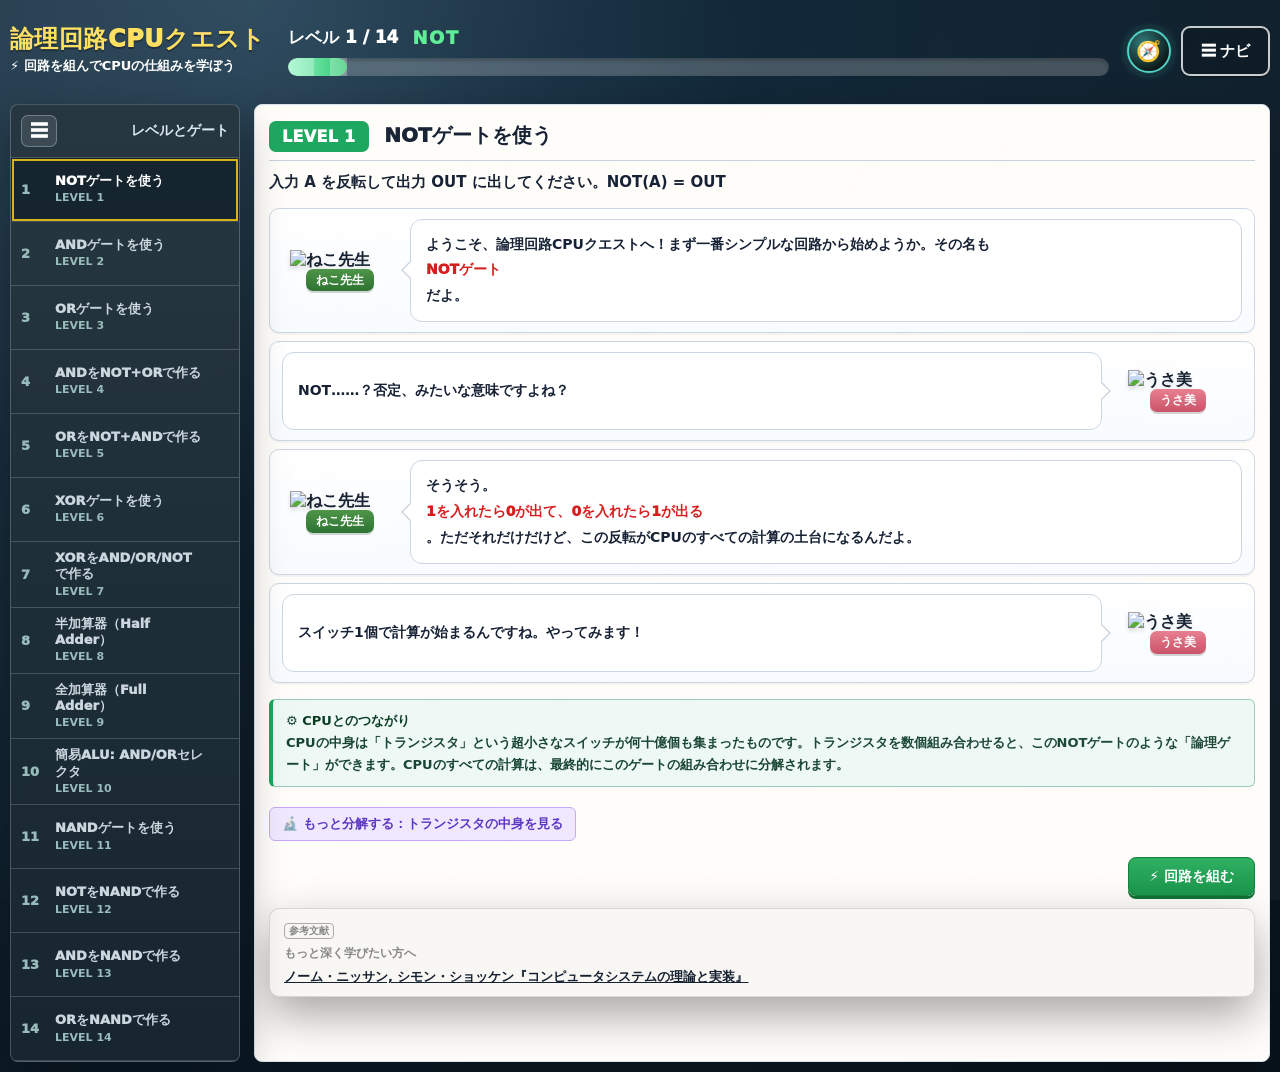
==== index.html @ 65bc7279 "fix: 404になっていた書影を削除しSEO用metaを拡充 - Amazon書影が404で画像切れ表示だったためテキストのみのカードに変更 - description/canonical/OGP/" ====
<!DOCTYPE html>
<html lang="ja">
<head>
<meta charset="UTF-8">
<meta name="viewport" content="width=device-width, initial-scale=1.0">
<title>論理回路CPUクエスト ― ゲームで学ぶ論理回路とCPUの仕組み</title>
<meta name="description" content="NOT・AND・OR・XORの論理ゲートから半加算器、そしてCPUへ。スイッチを自分で組み合わせて、コンピュータが計算する仕組みを体験できる無料の論理回路学習ゲーム。ブラウザだけで遊べます。">
<link rel="canonical" href="https://informatics.habatakijuku.com/cpu-logic-game/">
<meta property="og:type" content="website">
<meta property="og:site_name" content="論理回路CPUクエスト">
<meta property="og:locale" content="ja_JP">
<meta property="og:title" content="論理回路CPUクエスト ― ゲームで学ぶ論理回路とCPUの仕組み">
<meta property="og:description" content="論理ゲートを自分で組み合わせて、コンピュータが計算する仕組みを体験できる無料学習ゲーム。">
<meta property="og:url" content="https://informatics.habatakijuku.com/cpu-logic-game/">
<meta name="twitter:card" content="summary">
<link rel="icon" href="data:image/svg+xml,<svg xmlns=%22http://www.w3.org/2000/svg%22 viewBox=%220 0 100 100%22><text y=%22.9em%22 font-size=%2290%22>⚡</text></svg>">
<script type="application/ld+json">
{
  "@context": "https://schema.org",
  "@type": "LearningResource",
  "name": "論理回路CPUクエスト",
  "description": "NOT・AND・OR・XORの論理ゲートから半加算器、そしてCPUへ。スイッチを自分で組み合わせて、コンピュータが計算する仕組みを体験できる無料の論理回路学習ゲーム。",
  "url": "https://informatics.habatakijuku.com/cpu-logic-game/",
  "inLanguage": "ja",
  "learningResourceType": "learning activity",
  "teaches": "論理回路とCPUの仕組み（NOT・AND・OR・XOR・半加算器・全加算器・トランジスタ）",
  "isAccessibleForFree": true,
  "author": { "@type": "Person", "name": "ruglerugle" }
}
</script>
<!-- Google tag (gtag.js) -->
<script async src="https://www.googletagmanager.com/gtag/js?id=G-9RTQCP2HXM"></script>
<script>
  window.dataLayer = window.dataLayer || [];
  function gtag(){dataLayer.push(arguments);}
  gtag('js', new Date());
  gtag('config', 'G-9RTQCP2HXM');
</script>
<style>
*,*::before,*::after{box-sizing:border-box;margin:0;padding:0}
html{-webkit-text-size-adjust:100%;text-size-adjust:100%}
html,body{max-width:100vw;overflow-x:hidden}
:root{
  --s0:#f1efe8;--s1:#f8f7f4;--s2:#fff;
  --tp:#1a1a18;--ts:#5f5e5a;--tm:#888780;
  --bd:rgba(0,0,0,.13);--bds:rgba(0,0,0,.22);
  --ok:#eaf3de;--tok:#3b6d11;--bok:#97c459;
  --ng:#fcebeb;--tng:#a32d2d;--bng:#f09595;
  --ac:#e6f1fb;--tac:#185fa5;--bac:#85b7eb;--fac:#378add;
  --r:8px;--f:system-ui,-apple-system,sans-serif;--m:ui-monospace,'Cascadia Code',monospace;

  --bg-a:#0d1b25;--bg-b:#142938;--bg-c:#09131b;
  --paper:#fffdf9;--paper2:#f8fbff;--ink:#162232;--muted:#657587;
  --line:#cbd6e2;--blue:#1678c8;--green:#1aa85a;--gold:#ffd44a;
  --dark-panel:rgba(25,39,49,.92);--dark-panel2:rgba(18,30,39,.96);
  --side-line:rgba(255,255,255,.18);
  --shadow:0 18px 45px rgba(0,0,0,.35);

  --wire-off:#556;--wire-on:#4fd1c5;--accent:#4fd1c5;
}
body{
  font-family:var(--f);
  background:radial-gradient(circle at 20% 0%,#29465a 0,#122838 34%,#09141d 100%);
  color:var(--ink);
  font-weight:650;
  display:block;
  min-height:100vh;
  padding:0;
}
body::before{content:"";position:fixed;inset:0;pointer-events:none;background:linear-gradient(120deg,rgba(255,255,255,.06),transparent 35%,rgba(255,255,255,.035));}

/* ── App shell ── */
.app-shell{min-height:100vh;display:flex;flex-direction:column;gap:10px;padding:8px 10px 10px;}

/* ── Header ── */
.game-header{height:86px;display:grid;grid-template-columns:260px 1fr auto;gap:18px;align-items:center;color:#fff;}
.brand-title{font-size:24px;line-height:1.05;font-weight:950;letter-spacing:.02em;color:#ffdf5a;text-shadow:0 2px 0 rgba(0,0,0,.35);white-space:nowrap;}
.brand-sub{font-size:13px;margin-top:5px;color:#fff;font-weight:900}
.brand-sub::before{content:"⚡ "}
.chapter-title{font-size:17px;font-weight:950;margin-bottom:9px;color:#fff;display:flex;align-items:center;gap:14px}
.step-num{color:#5eed97;font-size:18px;letter-spacing:.08em;white-space:nowrap}
.head-progress{height:18px;background:rgba(255,255,255,.22);border-radius:999px;overflow:hidden;box-shadow:inset 0 2px 4px rgba(0,0,0,.28)}
.head-progress-fill{height:100%;width:0;background:linear-gradient(90deg,#96f7c8,#2ec66e);border-radius:999px;transition:width .3s;position:relative}
.head-progress-fill::after{content:"";position:absolute;inset:0;background:repeating-linear-gradient(90deg,rgba(255,255,255,.28) 0 26px,transparent 26px 42px)}
.header-actions{display:flex;align-items:center;gap:10px}
.head-btn{height:50px;padding:0 18px;border:2px solid rgba(255,255,255,.78);border-radius:9px;background:rgba(0,0,0,.18);color:#fff;font-size:15px;font-weight:900;cursor:pointer;box-shadow:0 2px 0 rgba(0,0,0,.26);touch-action:manipulation}
.head-btn:hover{background:rgba(255,255,255,.15)}
a.head-btn{text-decoration:none;display:inline-flex;align-items:center;justify-content:center}.head-btn.home-badge{width:44px;height:44px;padding:0;border-radius:50%;background:radial-gradient(circle at 35% 30%,rgba(79,209,197,.5),rgba(10,20,20,1) 75%);border:2px solid #4fd1c5;box-shadow:0 0 0 3px rgba(0,0,0,.25),0 0 10px -2px #4fd1c5;font-size:20px}.head-btn.home-badge:hover{box-shadow:0 0 0 3px rgba(0,0,0,.25),0 0 16px 0 #4fd1c5;transform:translateY(-2px) scale(1.07)}

/* ── Layout ── */
.game-layout{display:grid;grid-template-columns:230px minmax(0,1fr);gap:14px;flex:1;min-height:0;transition:grid-template-columns .25s ease}

/* ── Side panel ── */
.side-panel{background:linear-gradient(180deg,rgba(39,55,64,.96),rgba(23,38,48,.98));position:sticky;top:8px;align-self:start;border:1px solid rgba(255,255,255,.22);border-radius:8px;box-shadow:var(--shadow);padding:0;color:#fff;overflow:hidden;transition:width .25s ease}
.side-head{font-size:14px;font-weight:900;color:#dbe8f3;padding:10px;border-bottom:1px solid var(--side-line);display:flex;align-items:center;gap:8px;min-height:48px}
.side-head-text{white-space:nowrap}
.side-toggle{width:36px;height:32px;border:1px solid rgba(255,255,255,.28);border-radius:7px;background:rgba(255,255,255,.10);color:#fff;font-weight:950;font-size:18px;cursor:pointer;line-height:1;flex-shrink:0}
.side-backdrop{display:none}

/* Gate bar (always visible above canvas) */
#gate-bar{display:flex;align-items:center;gap:6px;padding:7px 14px;background:#f0f5fb;border-bottom:1px solid #c9d2da;flex-shrink:0;flex-wrap:wrap}
.gate-bar-label{font-size:12px;font-weight:900;color:#5a7a99;white-space:nowrap}
.gateBtn{padding:7px 13px;background:#fff;border:1.5px solid #7a8da3;border-radius:6px;color:#162232;cursor:pointer;font-size:13px;font-weight:900;touch-action:manipulation;white-space:nowrap}
.gateBtn:hover{background:#dce8f5;border-color:#378add}

/* Level list in sidebar */
.step-list{display:flex;flex-direction:column}
.side-level{display:grid;grid-template-columns:28px 1fr 20px;gap:6px;align-items:center;min-height:64px;padding:8px 10px;border-bottom:1px solid var(--side-line);color:#cbd6de;position:relative;cursor:pointer;user-select:none;touch-action:manipulation}
.side-level:hover{background:rgba(255,255,255,.07)}
.side-level.active{background:rgba(9,22,31,.52);outline:2px solid #d7b219;outline-offset:-3px;color:#fff}
.side-level.cleared .lv-icon::after{content:"✓";color:#51d184;font-size:14px}
.lv-icon{font-size:18px;text-align:center;color:#9ba7ad}
.lv-main{font-size:13px;font-weight:950;line-height:1.25}
.lv-sub{font-size:11px;margin-top:2px;line-height:1.3;color:#9bb}
.check{font-size:16px;color:#51d184}

/* Collapsed sidebar */
.app-shell.side-collapsed .game-layout{grid-template-columns:64px minmax(0,1fr)}
.app-shell.side-collapsed .side-panel{width:64px}
.app-shell.side-collapsed .side-head{justify-content:center;padding:8px 6px}
.app-shell.side-collapsed .side-head-text,.app-shell.side-collapsed .side-gate-section,.app-shell.side-collapsed .side-section-label{display:none}
.app-shell.side-collapsed .step-list{flex-direction:column}
.app-shell.side-collapsed .side-level{grid-template-columns:1fr;justify-items:center;min-height:48px;padding:6px 4px}
.app-shell.side-collapsed .side-level>div:nth-child(2),.app-shell.side-collapsed .side-level>div:nth-child(3){display:none}

/* ── Desktop: サイドバーは常に展開 ── */
@media(min-width:901px){
  .app-shell.side-collapsed .game-layout{grid-template-columns:230px minmax(0,1fr) !important}
  .app-shell.side-collapsed .side-panel{width:auto !important}
  .app-shell.side-collapsed .side-head{justify-content:space-between !important;padding:10px !important}
  .app-shell.side-collapsed .side-head-text,.app-shell.side-collapsed .side-gate-section,.app-shell.side-collapsed .side-section-label{display:block !important}
  .app-shell.side-collapsed .side-level{grid-template-columns:28px 1fr 20px !important;justify-items:start !important;min-height:64px !important;padding:8px 10px !important}
  .app-shell.side-collapsed .side-level>div:nth-child(2),.app-shell.side-collapsed .side-level>div:nth-child(3){display:block !important}
}

/* ── Main area ── */
.main-area{background:var(--paper);border:1px solid #d8e2ec;border-radius:8px;padding:16px 14px 10px;box-shadow:var(--shadow);overflow:auto;min-height:500px}

/* Intro content */
.ch-title{display:inline-block;background:#1aa65d;color:#fff;border-radius:7px;padding:6px 13px;font-size:16px;font-weight:950;letter-spacing:.02em;margin:0 10px 0 0}
.ch-heading{display:inline;font-size:20px;font-weight:950;color:#172235}
.game-intro{border-top:1px solid #c9d2da;padding-top:9px;margin-top:8px;font-size:15px;color:#172235;line-height:1.7;font-weight:780}
.cpu-link-box{background:#eef8f5;border:1px solid #97c9bd;border-left:4px solid #1aa65d;border-radius:6px;padding:10px 13px;font-size:13px;color:#174432;margin:12px 0;line-height:1.7;font-weight:780}
.book-recommend-box{margin:12px 0;background:var(--s1);border:1px solid var(--bd);border-radius:10px;padding:10px 14px;box-shadow:var(--shadow)}
.book-recommend-label{display:inline-block;font-size:10px;font-weight:900;color:#888;border:1px solid #aaa;border-radius:4px;padding:0 4px;margin:0 0 6px}
.book-recommend-body{display:flex;align-items:center;gap:12px}
.book-recommend-cover{width:60px;height:auto;border-radius:3px;box-shadow:0 2px 6px rgba(0,0,0,.3);flex-shrink:0}
.book-recommend-lead{font-size:12px;color:#888;margin:0 0 4px;font-weight:700}
.book-recommend-box a{font-size:13px;font-weight:900;text-decoration:underline;color:var(--ink)}
.cpu-link-box strong{color:#0b3d25}
.zoom-btn{display:inline-block;margin-top:8px;padding:7px 12px;background:#f0e8ff;border:1px solid #c5a9f5;border-radius:6px;color:#5b35c4;cursor:pointer;font-size:13px;font-weight:900;touch-action:manipulation}
.zoom-btn:hover{background:#e4d5ff}
.intro-actions{display:flex;justify-content:flex-end;margin-top:16px;gap:10px}

/* ── Buttons ── */
.btn{border:1px solid var(--bds);background:transparent;border-radius:var(--r);padding:.6rem 1.25rem;font-size:14px;cursor:pointer;color:var(--tp);font-family:var(--f);transition:background .15s;touch-action:manipulation;-webkit-tap-highlight-color:transparent;font-weight:900}
.btn:hover{background:var(--s1)}
.btn-p{background:linear-gradient(#29af5e,#129044);border-color:#0d7d37;color:#fff;box-shadow:0 3px 0 #0a6930}
.btn-p:hover{opacity:.9;background:linear-gradient(#29af5e,#129044)}
.btn-sm{padding:.35rem .75rem;font-size:12px}

/* ── Character dialogue ── */
.dialog-scene{display:flex;flex-direction:column;gap:8px;margin:12px 0 16px}
.dialog-row{display:grid;grid-template-columns:116px minmax(0,1fr);gap:12px;align-items:stretch;border:1px solid #cbd6e2;background:linear-gradient(180deg,#ffffff,#f8fbff);border-radius:10px;padding:10px 12px;box-shadow:inset 0 1px 0 #fff,0 2px 0 rgba(20,45,70,.04)}
.dialog-row.right{grid-template-columns:minmax(0,1fr) 128px}
.dialog-row.right .dialog-character{order:2}
.dialog-row.right .dialog-bubble{order:1}
.dialog-character{display:flex;flex-direction:column;align-items:center;justify-content:center;align-self:center;min-width:0}
.dialog-character img{width:100px;max-width:100%;height:auto;display:block;object-fit:contain;filter:drop-shadow(0 3px 2px rgba(0,0,0,.12));position:relative;z-index:1}
.dialog-name{margin-top:-2px;padding:4px 10px;border-radius:7px;color:#fff;font-weight:950;font-size:12px;line-height:1.2;box-shadow:0 2px 0 rgba(0,0,0,.16);white-space:nowrap;position:relative;z-index:2}
.dialog-name.cat{background:linear-gradient(#4e9548,#2d7332)}
.dialog-name.rabbit{background:linear-gradient(#e78091,#ca5368)}
.dialog-bubble{position:relative;align-self:center;background:#fff;border:1px solid #cbd6e2;border-radius:12px;padding:12px 15px;color:#172235;font-size:14px;line-height:1.85;font-weight:800;min-height:78px;display:flex;flex-direction:column;justify-content:center}
.dialog-bubble::before{content:"";position:absolute;left:-10px;top:50%;transform:translateY(-50%);width:0;height:0;border-top:10px solid transparent;border-bottom:10px solid transparent;border-right:10px solid #cbd6e2}
.dialog-bubble::after{content:"";position:absolute;left:-8px;top:50%;transform:translateY(-50%);width:0;height:0;border-top:9px solid transparent;border-bottom:9px solid transparent;border-right:9px solid #fff}
.dialog-row.right .dialog-bubble::before{left:auto;right:-10px;border-right:0;border-left:10px solid #cbd6e2}
.dialog-row.right .dialog-bubble::after{left:auto;right:-8px;border-right:0;border-left:9px solid #fff}
.dialog-bubble strong,.dialog-bubble .hot{color:#d61e1e;font-weight:950}
.dialog-bubble .blue{color:#0967ae;font-weight:950}

/* ── Circuit game screen ── */
#game-screen{display:flex;flex-direction:column;height:100%}
.app-shell.game-mode .main-area{overflow:hidden;padding:0;min-height:0;display:flex;flex-direction:column}
.app-shell.game-mode .game-layout{flex:1;min-height:0}
#toolbar{padding:8px 14px;background:#edf4fb;border-bottom:1px solid #c9d2da;display:flex;gap:8px;align-items:center;flex-shrink:0}
#toolbar .btn{padding:7px 14px;font-size:13px}
#status{margin-left:auto;font-size:13px;font-weight:900;color:var(--tp)}
#truthTableWrap{background:#f7fbff;border-bottom:1px solid #c9d2da;padding:8px 14px;display:none;flex-shrink:0}
#truthTableWrap.visible{display:block}
#truthTableHeader{display:flex;align-items:center;justify-content:space-between;margin-bottom:6px;font-size:13px;font-weight:900}
#truthTableClose{background:#7a8da3;border:none;color:#fff;border-radius:4px;padding:3px 10px;cursor:pointer;font-size:12px;font-weight:900}
#truthTable{overflow-x:auto}
#truthTable table{border-collapse:collapse;white-space:nowrap}
#truthTable th,#truthTable td{padding:3px 10px;text-align:center;border-bottom:1px solid #c9d2da;font-size:13px;font-weight:750}
#truthTable tr.pass td{color:#2a7d1a;font-weight:900}
#truthTable tr.fail td{color:#c0241a;font-weight:900}
#canvasWrap{flex:1;min-height:0;position:relative;overflow:hidden;background:radial-gradient(circle at 1px 1px,#d8e8f4 1px,transparent 0) 0 0/20px 20px,var(--paper2);touch-action:none}
svg{width:100%;height:100%;cursor:default;touch-action:none}
.node{cursor:grab}
.pin{cursor:crosshair}
text.label{fill:#162232;font-size:12px;font-weight:750;pointer-events:none;user-select:none}
#msg{position:absolute;bottom:16px;left:50%;transform:translateX(-50%);padding:10px 24px;border-radius:8px;font-weight:950;font-size:15px;display:none;white-space:nowrap;box-shadow:0 4px 12px rgba(0,0,0,.2)}

.btn-next{background:linear-gradient(#f5a623,#d4870a);border-color:#b87210;color:#fff;box-shadow:0 3px 0 #8a5508}
.btn-next:hover{opacity:.9;background:linear-gradient(#f5a623,#d4870a)}
#clear-screen{flex:1;overflow-y:auto;padding:24px 20px 40px;display:flex;flex-direction:column;gap:20px}
.clear-hero{text-align:center;padding:16px 0 8px}
.clear-badge{font-size:48px;line-height:1}
.clear-title{font-size:26px;font-weight:900;color:#ffd54f;margin:8px 0 4px}
.clear-sub{color:#a0b4c8;font-size:14px;margin:0}
.clear-flow{background:#1a2a3a;border:1px solid #2d4a6a;border-radius:12px;padding:20px 24px;display:flex;flex-direction:column;gap:10px}
.flow-item{display:flex;align-items:center;gap:10px;flex-wrap:wrap}
.flow-item.wide{margin-top:4px}
.flow-gate{background:#243550;border:1px solid #4a7aaa;border-radius:6px;padding:4px 10px;font-size:13px;font-weight:700;color:#7ec8f0;white-space:nowrap}
.flow-gate.muted{color:#7a9ab8;border-color:#3a5570}
.flow-arrow{color:#5a8aaa;font-size:16px}
.flow-result{margin-top:10px;padding:12px 16px;background:#1f3a20;border:1px solid #2d6a30;border-radius:8px;color:#7de87d;font-size:14px;text-align:center}
/* Back to intro link */
#backToIntroBtn{background:none;border:none;color:#1678c8;font-size:13px;font-weight:900;cursor:pointer;padding:4px 8px;display:flex;align-items:center;gap:4px;touch-action:manipulation;-webkit-tap-highlight-color:transparent}
#backToIntroBtn:hover{text-decoration:underline}
/* ボタン全体に遅延ゼロを保証（iOS 300ms delay 対策） */
button{touch-action:manipulation;-webkit-tap-highlight-color:transparent}

/* ── Modals ── */
.modal-overlay{position:fixed;inset:0;background:rgba(0,0,0,.72);display:none;align-items:center;justify-content:center;z-index:100}
.modal-overlay.active{display:flex}
.modal-box{background:#1a2535;border:1px solid rgba(255,255,255,.22);border-radius:12px;padding:24px 28px;max-width:680px;width:calc(100vw - 32px);max-height:88vh;overflow-y:auto;line-height:1.7;font-size:14px;color:#e0eaf5}
.modal-box h2{margin-top:0;color:#4fd1c5;font-size:18px;font-weight:950}
.modal-box p{margin:10px 0;line-height:1.75}
.modal-box ul{padding-left:18px;margin:10px 0}
.modal-close{margin-top:16px;padding:8px 20px;background:#4fd1c5;color:#06201d;border:none;border-radius:6px;font-weight:950;cursor:pointer;font-size:14px}
.modal-box table{border-collapse:collapse;margin:10px 0}
.modal-box th,.modal-box td{border:1px solid rgba(255,255,255,.2);padding:5px 12px;text-align:center}
.modal-box th{background:rgba(255,255,255,.08)}
circle.carrier{transition:cx 0.4s ease}
.zoom-btn-modal{display:inline-block;margin-top:12px;padding:7px 14px;background:rgba(160,120,255,.18);border:1px solid rgba(160,120,255,.45);border-radius:6px;color:#c9a8ff;cursor:pointer;font-size:13px;font-weight:900}
.zoom-btn-modal:hover{background:rgba(160,120,255,.28)}

/* ── Responsive ── */
@media(max-width:900px){
  .app-shell{padding:8px;gap:8px}
  .game-header{height:auto;grid-template-columns:1fr auto;gap:8px}
  .game-header>div:nth-child(2){display:none}
  .brand-title{font-size:20px}
  .game-layout{grid-template-columns:64px minmax(0,1fr);gap:8px}
  .app-shell:not(.side-collapsed) .game-layout{grid-template-columns:210px minmax(0,1fr)}
  .side-panel{display:block;order:0;position:sticky;top:8px}
}
@media(max-width:700px){
  .game-layout{grid-template-columns:1fr}
  .app-shell.side-collapsed .game-layout,
  .app-shell:not(.side-collapsed) .game-layout{grid-template-columns:1fr}
  .side-panel{position:fixed;top:0;left:0;width:min(82vw,300px);height:100vh;height:100dvh;border-radius:0;transform:translateX(-100%);transition:transform .25s ease;box-shadow:10px 0 30px rgba(0,0,0,.45);overflow-y:auto;z-index:80}
  .app-shell.side-collapsed .side-panel{transform:translateX(-100%)}
  .app-shell:not(.side-collapsed) .side-panel{transform:translateX(0)}
  .side-backdrop{display:none;position:fixed;inset:0;background:rgba(6,12,18,.55);z-index:70}
  .app-shell:not(.side-collapsed) .side-backdrop{display:block}
  .dialog-row,.dialog-row.right{grid-template-columns:82px minmax(0,1fr);padding:8px;gap:8px}
  .dialog-row.right .dialog-character{order:0}
  .dialog-row.right .dialog-bubble{order:1}
  .dialog-character img{width:74px}
  .dialog-name{font-size:10px;padding:3px 7px}
  .dialog-bubble{font-size:13px;line-height:1.65;padding:9px 11px;min-height:64px}
  .dialog-row.right .dialog-bubble::before{left:-10px;right:auto;border-left:0;border-right:10px solid #cbd6e2}
  .dialog-row.right .dialog-bubble::after{left:-8px;right:auto;border-left:0;border-right:9px solid #fff}
  .main-area{min-height:0}
}
</style>
</head>
<body>

<div class="app-shell side-collapsed" id="app-shell">
  <header class="game-header">
    <div>
      <h1 class="brand-title">論理回路CPUクエスト</h1>
      <div class="brand-sub">回路を組んでCPUの仕組みを学ぼう</div>
    </div>
    <div>
      <div class="chapter-title">
        <span id="head-level-title">レベル 1 / 14</span>
        <span class="step-num" id="head-step">NOTゲート</span>
      </div>
      <div class="head-progress"><div class="head-progress-fill" id="prog"></div></div>
    </div>
    <div class="header-actions">
      <a class="head-btn home-badge" href="/" title="クエスト集トップへ" aria-label="クエスト集トップへ">🧭</a>
      <button class="head-btn" onclick="toggleSidebar()">☰ ナビ</button>
    </div>
  </header>

  <div class="game-layout">
    <div class="side-backdrop" id="side-backdrop" onclick="toggleSidebar()"></div>
    <aside class="side-panel" id="side-panel">
      <div class="side-head">
        <button class="side-toggle" onclick="toggleSidebar()" title="ナビを開閉">☰</button>
        <span class="side-head-text">レベルとゲート</span>
      </div>
      <div class="step-list" id="levelList"></div>
    </aside>

    <main class="main-area" id="main-area">
      <!-- イントロ画面 -->
      <div id="intro-screen">
        <div>
          <span class="ch-title" id="intro-label">LEVEL 1</span>
          <span class="ch-heading" id="intro-title">NOTゲートを使う</span>
        </div>
        <p class="game-intro" id="intro-desc"></p>
        <div class="dialog-scene" id="dialog-scene"></div>
        <div id="cpu-link-area"></div>
        <div id="decompose-area"></div>
        <div class="intro-actions">
          <button class="btn btn-p" onclick="startGame()">⚡ 回路を組む</button>
        </div>
        <div class="book-recommend-box">
          <p class="book-recommend-label">参考文献</p>
          <div class="book-recommend-body">
            <div>
              <p class="book-recommend-lead">もっと深く学びたい方へ</p>
              <a href="https://www.amazon.co.jp/dp/4873117127?tag=senjin-22" target="_blank" rel="sponsored noopener">ノーム・ニッサン, シモン・ショッケン『コンピュータシステムの理論と実装』</a>
            </div>
          </div>
        </div>
      </div>

      <!-- 全クリアまとめ画面 -->
      <div id="clear-screen" style="display:none">
        <div>
          <span class="ch-title">🎉 COMPLETE</span>
          <span class="ch-heading">全レベルクリア！</span>
        </div>
        <p class="game-intro">おめでとうございます。NANDゲートまで完走しました。</p>
        <div class="dialog-scene" id="clear-dialog-1"></div>
        <div class="cpu-link-box" id="clear-flow-box"></div>
        <div class="dialog-scene" id="clear-dialog-2"></div>
        <div class="intro-actions">
          <button class="btn btn-p" onclick="loadLevel(0)">最初から遊ぶ</button>
        </div>
      </div>

      <!-- 回路ゲーム画面 -->
      <div id="game-screen" style="display:none">
        <div id="gate-bar">
          <span class="gate-bar-label">ゲートを配置：</span>
          <button class="gateBtn" data-gate="NOT">NOT</button>
          <button class="gateBtn" data-gate="AND">AND</button>
          <button class="gateBtn" data-gate="OR">OR</button>
          <button class="gateBtn" data-gate="XOR">XOR</button>
          <button class="gateBtn" data-gate="NAND">NAND</button>
          <button class="gateBtn" data-gate="HA">HA<br><span style="font-size:9px;font-weight:400">半加算器</span></button>
        </div>
        <div id="toolbar">
          <button id="backToIntroBtn" onclick="showIntro()">← 説明へ</button>
          <button id="runBtn" class="btn btn-p">▶ 検証する</button>
          <button id="clearBtn" class="btn">クリア</button>
          <button id="answerBtn" class="btn">解答</button>
          <div id="status"></div>
          <button id="nextLevelBtn" class="btn btn-next" style="display:none">次のレベルへ →</button>
        </div>
        <div id="truthTableWrap">
          <div id="truthTableHeader">
            <span id="truthTableTitle">真理値表</span>
            <button id="truthTableClose">✕ 閉じる</button>
          </div>
          <div id="truthTable"></div>
        </div>
        <div id="canvasWrap">
          <svg id="svg"></svg>
          <div id="msg"></div>
        </div>
      </div>

    </main>
  </div>
</div>

<!-- トランジスタモーダル -->
<div class="modal-overlay" id="transistorModal">
  <div class="modal-box">
    <h2>🔬 NOTゲートの中身：電気の「門番」が2人</h2>
    <p>むずかしい言葉はいったん忘れてください。NOTゲートの中には、電気の通り道を開けたり閉めたりする<strong>「門番」が2人</strong>いるだけです。</p>
    <ul>
      <li><strong>上の門番</strong>：Aが<strong>OFF（0）</strong>のときだけ道を開けて、電気を上から流す</li>
      <li><strong>下の門番</strong>：Aが<strong>ON（1）</strong>のときだけ道を開けて、電気を下に流す</li>
    </ul>
    <p style="font-size:13px;color:#9bb;">この「門番」が本当の名前では PMOS・NMOS と呼ばれるトランジスタです。名前は覚えなくてOK。「Aの逆を見て開く扉」という動きだけ覚えれば十分です。</p>
    <div style="text-align:center;margin:14px 0">
      <button id="toggleABtn" style="padding:10px 22px;font-size:15px;font-weight:900;background:#ffd54f;color:#332600;border:none;border-radius:8px;cursor:pointer;">Aを切り替える（現在: A = 0）</button>
    </div>
    <svg id="transistorSvg" viewBox="0 0 360 280" style="width:100%;max-width:340px;display:block;margin:0 auto;">
      <line x1="180" y1="20" x2="180" y2="60" stroke="#666" stroke-width="2"/>
      <text x="180" y="14" text-anchor="middle" fill="#ffd54f" font-size="13">電源（つねに元気, 1）</text>
      <rect id="gateTop" x="140" y="60" width="80" height="44" rx="6" fill="#3a2d4d" stroke="#a47bd1" stroke-width="1.5"/>
      <text x="180" y="82" text-anchor="middle" fill="#d9b8ff" font-size="12">上の門番</text>
      <text id="gateTopState" x="180" y="97" text-anchor="middle" fill="#9c8" font-size="10">開いている</text>
      <line id="wireTop" x1="180" y1="104" x2="180" y2="140" stroke="#888" stroke-width="3"/>
      <circle id="outBulb" cx="180" cy="140" r="14" fill="#333" stroke="#666" stroke-width="2"/>
      <text x="180" y="144" text-anchor="middle" fill="#fff" font-size="10" font-weight="bold">OUT</text>
      <text id="outValueText" x="230" y="144" fill="#4fd1c5" font-size="16" font-weight="bold">= 1</text>
      <line id="wireBottom" x1="180" y1="154" x2="180" y2="176" stroke="#888" stroke-width="3"/>
      <rect id="gateBottom" x="140" y="176" width="80" height="44" rx="6" fill="#1f3a36" stroke="#4fd1c5" stroke-width="1.5"/>
      <text x="180" y="198" text-anchor="middle" fill="#9fe8de" font-size="12">下の門番</text>
      <text id="gateBottomState" x="180" y="213" text-anchor="middle" fill="#9c8" font-size="10">閉まっている</text>
      <line x1="180" y1="220" x2="180" y2="256" stroke="#888" stroke-width="2"/>
      <text x="180" y="270" text-anchor="middle" fill="#888" font-size="13">地面（電気の捨て場, 0）</text>
      <line x1="60" y1="140" x2="140" y2="140" stroke="#ffd54f" stroke-width="2"/>
      <line x1="60" y1="82" x2="60" y2="198" stroke="#ffd54f" stroke-width="2"/>
      <line x1="60" y1="82" x2="140" y2="82" stroke="#ffd54f" stroke-width="2"/>
      <line x1="60" y1="198" x2="140" y2="198" stroke="#ffd54f" stroke-width="2"/>
      <text id="aValueText" x="20" y="144" fill="#ffd54f" font-size="14" font-weight="bold">A=0</text>
    </svg>
    <p id="transistorExplain" style="background:rgba(79,209,197,.1);border-left:3px solid #4fd1c5;padding:8px 10px;border-radius:4px;font-size:13px;margin-top:12px;">A = 0（OFF）なので、<strong>上の門番が開いて</strong>電源からOUTまで電気がつながり、OUTのランプが<strong>点灯（1）</strong>します。</p>
    <div class="zoom-btn-modal" id="atomicOpenBtn">🔬 さらに分解する：Aって何？門番はどうやって開閉してる？</div>
    <br><button class="modal-close" id="transistorCloseBtn">閉じる</button>
  </div>
</div>

<!-- 原子モーダル -->
<div class="modal-overlay" id="atomicModal">
  <div class="modal-box">
    <h2>🧲 Aの正体と、門番が動く仕組み</h2>
    <p><strong>Aとは何か？</strong><br>Aは「電気を流す細い線」です。A=1のときは電圧（電気の圧力）がかかっています。A=0のときは電圧がかかっていない（空っぽの状態）です。</p>
    <p><strong>門番はどうやって開閉するのか？</strong><br>門番（トランジスタ）の中には、電気がふつうは流れない「砂の道」のような部分があります。その道の真上に、Aの線につながった小さな金属の板（ゲート）が置かれています。</p>
    <p>この金属板は<strong>磁石</strong>のようなふるまいをします。Aに電圧がかかると、板が砂の道の中にある小さな粒（電子）を<strong>引き寄せ</strong>ます。粒が引き寄せられて一列に並ぶと電気の通り道になり、門番が「開いた」状態になります。</p>
    <div style="text-align:center;margin:14px 0">
      <button id="toggleAtomicBtn" style="padding:10px 22px;font-size:15px;font-weight:900;background:#ffd54f;color:#332600;border:none;border-radius:8px;cursor:pointer;">Aを切り替える（現在: A = 0）</button>
    </div>
    <svg id="atomicSvg" viewBox="0 0 360 150" style="width:100%;max-width:340px;display:block;margin:0 auto;">
      <text x="180" y="16" text-anchor="middle" fill="#ffd54f" font-size="12">A（電圧の線）</text>
      <line x1="180" y1="20" x2="180" y2="36" stroke="#ffd54f" stroke-width="2"/>
      <rect id="atomicGatePlate" x="110" y="36" width="140" height="10" rx="2" fill="#666"/>
      <text x="180" y="58" text-anchor="middle" fill="#888" font-size="10">↓ ここで引き寄せる力が働く ↓</text>
      <rect x="90" y="70" width="180" height="40" rx="4" fill="#2a2a32" stroke="#555"/>
      <text x="40" y="95" fill="#9fe8de" font-size="11">電源側</text>
      <text x="290" y="95" fill="#9fe8de" font-size="11">地面側</text>
      <circle class="carrier" cx="115" cy="90" r="6" fill="#aaa"/>
      <circle class="carrier" cx="150" cy="90" r="6" fill="#aaa"/>
      <circle class="carrier" cx="185" cy="90" r="6" fill="#aaa"/>
      <circle class="carrier" cx="220" cy="90" r="6" fill="#aaa"/>
      <circle class="carrier" cx="255" cy="90" r="6" fill="#aaa"/>
      <text id="atomicState" x="180" y="135" text-anchor="middle" fill="#9c8" font-size="13" font-weight="bold">粒は散らばっている → 道は閉じている</text>
    </svg>
    <p id="atomicExplain" style="background:rgba(79,209,197,.1);border-left:3px solid #4fd1c5;padding:8px 10px;border-radius:4px;font-size:13px;margin-top:12px;">A=0なので金属板に電圧がかかっておらず、引き寄せる力が働きません。粒（電子）はばらばらのままで、電気の通り道はつながっていません。</p>
    <p style="font-size:13px;color:#9bb;margin-top:10px;">これ以上分解すると、量子力学という物理学の世界に入ります。CPUを使う・作る上ではここまでの理解で十分です。</p>
    <button class="modal-close" id="atomicCloseBtn">閉じる</button>
  </div>
</div>

<script>
// ====================== レベル定義 ======================
const LEVELS = [
  {
    name: "NOTゲートを使う",
    label: "LEVEL 1",
    shortName: "NOT",
    desc: "入力 A を反転して出力 OUT に出してください。NOT(A) = OUT",
    cpuLink: "CPUの中身は「トランジスタ」という超小さなスイッチが何十億個も集まったものです。トランジスタを数個組み合わせると、このNOTゲートのような「論理ゲート」ができます。CPUのすべての計算は、最終的にこのゲートの組み合わせに分解されます。",
    decompose: true,
    inputs: ["A"],
    outputs: ["OUT"],
    truth: (A) => [ (A?0:1) ],
    dialogue: [
      { who:'cat', img:'cat',    text:'ようこそ、論理回路CPUクエストへ！まず一番シンプルな回路から始めようか。その名も<strong>NOTゲート</strong>だよ。' },
      { who:'rabbit', img:'rabbit', text:'NOT……？否定、みたいな意味ですよね？' },
      { who:'cat', img:'catThink', text:'そうそう。<strong>1を入れたら0が出て、0を入れたら1が出る</strong>。ただそれだけだけど、この反転がCPUのすべての計算の土台になるんだよ。' },
      { who:'rabbit', img:'rabbitThink', text:'スイッチ1個で計算が始まるんですね。やってみます！' },
    ],
  },
  {
    name: "ANDゲートを使う",
    label: "LEVEL 2",
    shortName: "AND",
    desc: "A と B が両方1のときだけ OUT が1になるようにしてください。",
    cpuLink: "ANDゲートは「条件が全部揃ったときだけ動く」という判断に使われます。例えばCPUが「このメモリ番地が有効 かつ 書き込み許可がある」ときだけデータを書き込む、といった制御信号の判定はANDの組み合わせでできています。",
    inputs: ["A","B"],
    outputs: ["OUT"],
    truth: (A,B) => [ (A&&B)?1:0 ],
    dialogue: [
      { who:'rabbit', img:'rabbit', text:'NOTはクリアできました！次は何ですか？' },
      { who:'cat', img:'cat', text:'次は<strong>ANDゲート</strong>だよ。2つの入力が<strong>両方1のときだけ</strong>出力が1になるんだ。' },
      { who:'rabbit', img:'rabbitThink', text:'両方OKなら通過、みたいな感じ？関所みたいですね。' },
      { who:'cat', img:'catThink', text:'いい例えだね！CPUが条件判定に使う基本回路で、セキュリティチェックのような役割を担っているんだよ。' },
    ],
  },
  {
    name: "ORゲートを使う",
    label: "LEVEL 3",
    shortName: "OR",
    desc: "A か B のどちらかが1なら OUT が1になるようにしてください。",
    cpuLink: "ORゲートは「どれか一つでも条件が成立したら動く」という判断に使われます。複数の割り込み信号のうちどれか1つでも来たらCPUに知らせる、といった仕組みの基本になります。",
    inputs: ["A","B"],
    outputs: ["OUT"],
    truth: (A,B) => [ (A||B)?1:0 ],
    dialogue: [
      { who:'cat', img:'cat', text:'今度は<strong>ORゲート</strong>だよ。どちらか一方でも1なら出力が1になるんだ。' },
      { who:'rabbit', img:'rabbit', text:'ANDとは逆の感じ！どっちかOKなら通過するんですね。' },
      { who:'cat', img:'catThink', text:'そうそう。複数の信号のうちどれか1つが来たらCPUに知らせる、みたいな使い方をするんだよ。ANDとORを組み合わせると複雑な条件判定もできるね。' },
    ],
  },
  {
    name: "ANDをNOT+ORで作る",
    label: "LEVEL 4",
    shortName: "AND自作",
    desc: "ANDゲートを使わずに、NOT・ORだけでANDと同じ動きを再現してください。",
    cpuLink: "ド・モルガンの法則により、AND(A,B) = NOT(OR(NOT(A), NOT(B))) が成り立ちます。つまりANDとORはどちらか一方とNOTがあれば互いに再現できます。これがNANDゲート1種類だけで全回路を作れる「NANDの万能性」の根拠の一つです。",
    hiddenGates: ["AND"],
    inputs: ["A","B"],
    outputs: ["OUT"],
    truth: (A,B) => [ (A&&B)?1:0 ],
    dialogue: [
      { who:'rabbit', img:'rabbit', text:'ORゲートも覚えました！ところで、ANDやORって別の部品で作れたりしませんか？' },
      { who:'cat', img:'cat', text:'いい質問だね。実はANDって、<strong>NOTとORだけで再現できる</strong>んだよ。' },
      { who:'rabbit', img:'rabbitThink', text:'NOTとORだけで、ですか？' },
      { who:'cat', img:'catThink', text:'「ド・モルガンの法則」というものがあって、<strong>AND(A,B) = NOT(OR(NOT(A), NOT(B)))</strong> が成り立つんだ。まずAとBをそれぞれNOTで反転して、それをORに通して、最後にもう一回NOTすると……ANDと同じ結果になるよ。' },
      { who:'rabbit', img:'rabbit', text:'ということは、NOTとORさえあればANDを作れる……！回路ってそんな風に置き換えられるんですね。' },
    ],
  },
  {
    name: "ORをNOT+ANDで作る",
    label: "LEVEL 5",
    shortName: "OR自作",
    desc: "ORゲートを使わずに、NOT・ANDだけでORと同じ動きを再現してください。",
    cpuLink: "AND(A,B) = NOT(OR(NOT(A), NOT(B))) と同様に、OR(A,B) = NOT(AND(NOT(A), NOT(B))) も成り立ちます。この対称性がド・モルガンの法則の美しさです。NANDゲート（ANDの否定）はNOT・AND・OR・XORすべてを再現できる「万能ゲート」で、実際のCPUチップはほぼ全回路をNANDで実装しています。",
    hiddenGates: ["OR"],
    inputs: ["A","B"],
    outputs: ["OUT"],
    truth: (A,B) => [ (A||B)?1:0 ],
    dialogue: [
      { who:'rabbit', img:'rabbitThink', text:'ANDが作れたなら……ORも同じようにできますか？' },
      { who:'cat', img:'cat', text:'もちろん！今度は逆で、<strong>OR(A,B) = NOT(AND(NOT(A), NOT(B)))</strong> になるんだよ。' },
      { who:'rabbit', img:'rabbit', text:'A・BをNOTして、ANDして、もう一回NOT……！パターンが同じですね。' },
      { who:'cat', img:'catThink', text:'これがド・モルガンの法則の対称性だよ。この2つを組み合わせると、<span class="blue">NANDゲート1種類だけで全部の回路が作れる</span>んだ。実際のCPUチップもほぼNANDだけで動いているんだよ。' },
      { who:'rabbit', img:'rabbitThink', text:'たった1種類のゲートがCPUの全計算を支えてる……すごい！' },
    ],
  },
  {
    name: "XORゲートを使う",
    label: "LEVEL 6",
    shortName: "XOR",
    desc: "A と B が異なるときだけ OUT が1になるようにしてください。",
    cpuLink: "XORは「2つの値が違うかどうか」を見分けます。実はこれが次のレベルで作る「足し算回路」の心臓部です。2進数の足し算で、桁の値が1+0や0+1のときに答えが1になるのはXORと同じ動きだからです。",
    inputs: ["A","B"],
    outputs: ["OUT"],
    truth: (A,B) => [ (A!==B)?1:0 ],
    dialogue: [
      { who:'rabbit', img:'rabbitThink', text:'XORって聞いたことないですが、どんなゲートですか？' },
      { who:'cat', img:'cat', text:'2つの入力が<strong>「違う」ときだけ</strong>1を出すんだよ。0と1なら1、両方0か両方1なら0だね。' },
      { who:'rabbit', img:'rabbit', text:'「違うときだけ」……面白い！ANDでもORでもない独特の動きですね。' },
      { who:'cat', img:'catThink', text:'これが次のレベルで作る<span class="blue">足し算回路</span>の核心部になるんだよ。動きをよく確認しておいてね。' },
    ],
  },
  {
    name: "XORをAND/OR/NOTで作る",
    label: "LEVEL 7",
    shortName: "XOR自作",
    desc: "XORゲートを使わずに、AND・OR・NOTだけでXORと同じ動きを再現してください。",
    cpuLink: "実際のCPU内部でも、XORは複数のNANDゲートや基本ゲートの組み合わせで実装されています。「このゲートを別の部品で置き換えられるか？」と考える力が、回路設計の本質です。",
    hiddenGates: ["XOR"],
    inputs: ["A","B"],
    outputs: ["OUT"],
    truth: (A,B) => [ (A!==B)?1:0 ],
    dialogue: [
      { who:'cat', img:'cat', text:'XORゲートの動き、バッチリだったね。では今度は<strong>XORゲートを使わずに</strong>、AND・OR・NOTだけで同じ動きを再現してみようか。' },
      { who:'rabbit', img:'rabbitThink', text:'XORをXOR以外で作る……？どうすればいいんでしょう。' },
      { who:'cat', img:'catThink', text:'ヒント：XORとORの真理値表を比べてみて。どこが違うかな？' },
      { who:'rabbit', img:'rabbit', text:'A=1、B=1のときだけ違う！ORは1なのに、XORは0になる。「両方1のときだけORから除外する」感じですか？' },
      { who:'cat', img:'cat', text:'完璧な気づきだよ！「ORで1になる」かつ「ANDで1にならない」——つまり <strong>AND(OR(A,B), NOT(AND(A,B)))</strong> がXORと同じになるんだ。ゲートは4つで済むよ。' },
      { who:'rabbit', img:'rabbitThink', text:'なるほど……「ORだけど両方1はダメ」を NOT(AND) で除外するんですね！' },
    ],
  },
  {
    name: "半加算器（Half Adder）",
    label: "LEVEL 8",
    shortName: "半加算器",
    desc: "A + B を2進数で計算してください。SUM=下位ビット, CARRY=桁上がり。\nヒント: SUM=XOR(A,B), CARRY=AND(A,B)",
    cpuLink: "これがCPUの「足し算」の最小単位です。CPUが 1+1 を計算するとき、人間が筆算で繰り上がりを考えるのと同じことを、このXORとANDの組み合わせ回路が一瞬でやっています。CPU内部のALU（算術論理演算装置）は、この回路をたくさん並べて作られています。",
    inputs: ["A","B"],
    outputs: ["SUM","CARRY"],
    truth: (A,B) => { return [A^B, A&B]; },
    dialogue: [
      { who:'cat', img:'cat', text:'いよいよ面白くなってきたよ。<strong>半加算器</strong>——2進数の足し算回路を一緒に作ってみようか。' },
      { who:'rabbit', img:'rabbit', text:'足し算の回路！？ゲートだけで計算できるんですか？' },
      { who:'cat', img:'catThink', text:'できるんだよ。XORで「足した値（SUM）」、ANDで「桁上がり（CARRY）」が出る。<span class="blue">たった2つのゲートで足し算が完成する</span>んだよ。' },
      { who:'rabbit', img:'rabbitThink', text:'そうか、1+1=10（2進数）だから、SUM=0でCARRY=1になるんですね！' },
    ],
  },
  {
    name: "全加算器（Full Adder）",
    label: "LEVEL 9",
    shortName: "全加算器",
    desc: "A, B, 前の桁からの桁上がり Cin を足し合わせ、SUM と Cout を出してください。CPUの足し算回路の基本単位です。",
    cpuLink: "1桁の足し算（半加算器）だけでは「前の桁からの繰り上がり」を扱えません。全加算器はCinを受け取れるようにした拡張版です。これを8個・32個・64個と横に並べてCoutを次のCinにつなげると、CPUは8bit/32bit/64bitの大きな数を一度に足し算できるようになります。",
    inputs: ["A","B","Cin"],
    outputs: ["SUM","Cout"],
    truth: (A,B,Cin) => { const t=A+B+Cin; return [t&1, t>>1]; },
    dialogue: [
      { who:'rabbit', img:'rabbit', text:'半加算器はできました！全加算器って何が違うんですか？' },
      { who:'cat', img:'cat', text:'<strong>前の桁からの繰り上がり（Cin）</strong>を受け取れるようにした拡張版だよ。' },
      { who:'rabbit', img:'rabbitThink', text:'あ、筆算で「1繰り上げ」を次の桁に渡す感じ！' },
      { who:'cat', img:'catThink', text:'そう、まさにそれ！これを64個並べてCoutを次のCinにつなげると、64ビットの足し算ができるんだよ。それがCPUの加算器の正体なんだ。' },
      { who:'rabbit', img:'rabbit', text:'ところで、全加算器って半加算器を組み合わせて作れたりしますか？' },
      { who:'cat', img:'cat', text:'よく気づいたね！実は<strong>半加算器2つ＋ORゲート1つ</strong>で全加算器が作れるんだよ。A・BをまずHAで足してSum1とCarry1を出して、次にSum1・CinをもうひとつのHAで足す。最後に2つのCarryをORでまとめたのがCoutになる。' },
      { who:'rabbit', img:'rabbit', text:'部品を再利用して大きな部品を作っていくんですね！' },
    ],
  },
  {
    name: "簡易ALU: AND/ORセレクタ",
    label: "LEVEL 10",
    shortName: "ALU",
    desc: "SEL=0のときOUT=AND(A,B), SEL=1のときOUT=OR(A,B)。これはCPUのALUが演算を切り替える仕組みの基本形です。",
    cpuLink: "CPUの命令には「足し算しろ」「ANDを取れ」「比較しろ」など色々な種類があります。ALU（算術論理演算装置）はこれらの演算回路をすべて内部に持っていて、命令から来るSEL信号（制御信号）で「どの演算結果を出力するか」を切り替えています。これがCPUが命令ごとに違う計算をできる仕組みの正体です。",
    inputs: ["A","B","SEL"],
    outputs: ["OUT"],
    truth: (A,B,SEL) => { return [ SEL ? (A|B) : (A&B) ]; },
    dialogue: [
      { who:'cat', img:'cat', text:'いよいよCPUの核心だよ。<strong>ALU（算術論理演算装置）</strong>の基本形を作ってみよう。CPUの中で実際に計算を担当する部品なんだ。' },
      { who:'rabbit', img:'rabbit', text:'ALUって……これまで作ってきたゲートが全部つながる感じですよね！で、どんな回路を組むんですか？' },
      { who:'cat', img:'catThink', text:'入力は A・B・SEL の3本。<strong>SEL=0のときは AND(A,B)、SEL=1のときは OR(A,B)</strong> を出力するんだよ。SEL信号が「どの演算をするか」を切り替えるスイッチになるんだね。' },
      { who:'rabbit', img:'rabbitThink', text:'真理値表を書いてみると……あれ、これって「3つの入力のうち2つ以上が1なら1」と同じ結果になりませんか？' },
      { who:'cat', img:'cat', text:'よく気づいたね！その通りだよ。これは<strong>多数決回路（Majority Gate）</strong>とも呼ばれるんだ。同じ真理値表を持つ回路が複数の「意味」を持てる——それが論理回路の面白いところだよ。' },
      { who:'rabbit', img:'rabbitThink', text:'ということは……A と B が違うとき（XOR=1）だけ SEL が結果を決める。A と B が同じときは SEL 関係なく AND の結果がそのまま出る。だったら <strong>OR(AND(A,B), AND(XOR(A,B), SEL))</strong> で4ゲートで書けませんか？' },
      { who:'cat', img:'cat', text:'完璧だよ！解答例の6ゲートより短くなったね。XOR で「A と B が違うかどうか」を先に判定して、その情報を使って SEL を活かすかどうかを決める——これが論理回路の最適化なんだ。' },
      { who:'rabbit', img:'rabbit', text:'「正解は1つじゃない」んですね。もっとシンプルな答えを探すのが設計の醍醐味か……！' },
      { who:'cat', img:'catThink', text:'そうだよ。CPUはこういう最適化を何十億回も積み重ねて作られているんだ。スイッチだけで計算できる仕組みを、最初から最後まで自分の手で体験できたね。' },
    ],
  },
  {
    name: "NANDゲートを使う",
    label: "LEVEL 11",
    shortName: "NAND",
    desc: "A と B が両方1のときだけ OUT が0になるようにしてください。",
    cpuLink: "NANDゲートはCMOS回路で最も効率よく作れるゲートです。ANDを作るにはトランジスタが6個必要ですが、NANDは4個で済みます。そのため実際のCPUチップは、ほぼ全回路がNANDゲートで実装されています。",
    inputs: ["A","B"],
    outputs: ["OUT"],
    truth: (A,B) => [ (A&&B)?0:1 ],
    dialogue: [
      { who:'cat', img:'cat', text:'ここからはボーナスステージだよ。登場するのは<strong>NANDゲート</strong>——「NOT AND」の略で、ANDの出力を反転させたゲートなんだ。' },
      { who:'rabbit', img:'rabbit', text:'ANDの逆……ということは、両方1のときだけ0になる？' },
      { who:'cat', img:'catThink', text:'そう！真理値表を確認してみて。「両方1以外はすべて1」というのがポイントだよ。' },
      { who:'rabbit', img:'rabbitThink', text:'なんでこのゲートがそんなに大事なんですか？' },
      { who:'cat', img:'cat', text:'実はNANDだけでNOT・AND・OR・XOR、全部のゲートが作れるんだよ。次のレベルで確かめてみよう。' },
    ],
  },
  {
    name: "NOTをNANDで作る",
    label: "LEVEL 12",
    shortName: "NOT自作",
    desc: "NANDゲートだけを使って、NOTと同じ動きを再現してください。ヒント：NANDの2つの入力に同じ信号を入れると……？",
    cpuLink: "NAND(A,A) = NOT(AND(A,A)) = NOT(A) が成り立ちます。2入力に同じ信号を入れることで1入力ゲートとして使えます。これがNANDでNOTを作る最小構成です。",
    hiddenGates: ["NOT","AND","OR","XOR"],
    inputs: ["A"],
    outputs: ["OUT"],
    truth: (A) => [ A?0:1 ],
    dialogue: [
      { who:'rabbit', img:'rabbitThink', text:'NANDだけでNOTが作れるって……どういうことですか？' },
      { who:'cat', img:'cat', text:'NAND(A,B) は「A と B が両方1なら0、それ以外は1」だよね。ここでAとBに<strong>同じ信号Aを入れてみて</strong>。' },
      { who:'rabbit', img:'rabbit', text:'NAND(A,A)……？A=1なら両方1だから0、A=0なら両方0だから1……これってNOTじゃないですか！' },
      { who:'cat', img:'catThink', text:'その通り！NANDの2本の入力を同じ線でつなぐだけで、NOTができるんだよ。NANDゲート1個で完成だね。' },
    ],
  },
  {
    name: "ANDをNANDで作る",
    label: "LEVEL 13",
    shortName: "AND自作2",
    desc: "NANDゲートだけを使って、ANDと同じ動きを再現してください。",
    cpuLink: "AND(A,B) = NOT(NAND(A,B)) = NAND(NAND(A,B), NAND(A,B)) です。NANDの出力をさらにNAND（2入力同じ）で反転させるとANDになります。",
    hiddenGates: ["NOT","AND","OR","XOR"],
    inputs: ["A","B"],
    outputs: ["OUT"],
    truth: (A,B) => [ (A&&B)?1:0 ],
    dialogue: [
      { who:'rabbit', img:'rabbit', text:'NOTができた！じゃあANDは？' },
      { who:'cat', img:'cat', text:'AND = NOTのNAND版、つまり「NANDをもう一回反転」だよ。NAND(A,B) の出力を、さらにNAND(同じ入力)で反転させてみて。' },
      { who:'rabbit', img:'rabbitThink', text:'NAND(NAND(A,B), NAND(A,B))……？前のレベルの NOT の作り方を使えばいい！' },
      { who:'cat', img:'catThink', text:'完璧！NANDゲートが2個でANDの完成だよ。直接ANDを作るより部品が少なくて済むんだ。' },
    ],
  },
  {
    name: "ORをNANDで作る",
    label: "LEVEL 14",
    shortName: "OR自作2",
    desc: "NANDゲートだけを使って、ORと同じ動きを再現してください。",
    cpuLink: "ド・モルガンの法則より OR(A,B) = NOT(AND(NOT(A),NOT(B))) = NAND(NAND(A,A), NAND(B,B)) が成り立ちます。AとBをそれぞれNANDで反転してから、もう一度NANDに通すとORになります。",
    hiddenGates: ["NOT","AND","OR","XOR"],
    inputs: ["A","B"],
    outputs: ["OUT"],
    truth: (A,B) => [ (A||B)?1:0 ],
    dialogue: [
      { who:'rabbit', img:'rabbit', text:'NOT・ANDときたら次はOR！NANDだけで作れますか？' },
      { who:'cat', img:'cat', text:'もちろん。ヒントはド・モルガンの法則だよ。OR(A,B) = NOT(AND(NOT(A), NOT(B))) ——つまり<strong>AとBを先にそれぞれNOT（＝NAND自己接続）してから、NANDに通す</strong>と完成だよ。' },
      { who:'rabbit', img:'rabbitThink', text:'NAND(NAND(A,A), NAND(B,B))……！NANDが3個でORになる！' },
      { who:'cat', img:'catThink', text:'そう。NOT・AND・ORがNANDだけで作れたね。XORも4個のNANDで作れるよ。これがNANDを「万能ゲート」と呼ぶ理由なんだ。実際のCPUチップもこの原理で動いているんだよ。' },
      { who:'rabbit', img:'rabbit', text:'NANDゲートが積み重なって、最終的にCPUになってるんですね……なんかすごい！' },
    ],
  },
];

// ====================== 状態 ======================
let currentLevelIdx = 0;
let cleared = JSON.parse(localStorage.getItem("cpu_game_cleared")||"[]");
let nodes = [], pins = [], wires = [];
let idCounter = 1;
let dragNode = null, dragOffset = {x:0,y:0};
let wireStart = null, tempWireEnd = null;

const svg = document.getElementById('svg');

function uid(){ return idCounter++; }

// ====================== ナビ ======================
function toggleSidebar(){
  document.getElementById('app-shell').classList.toggle('side-collapsed');
}

// ====================== 画面切り替え ======================
function showIntro(){
  document.getElementById('intro-screen').style.display = '';
  document.getElementById('game-screen').style.display = 'none';
  document.getElementById('app-shell').classList.remove('game-mode');
  document.getElementById('main-area').style.minHeight = '';
}

function startGame(){
  document.getElementById('intro-screen').style.display = 'none';
  document.getElementById('game-screen').style.display = 'flex';
  window.scrollTo(0, 0);
  document.getElementById('app-shell').classList.add('game-mode');
  // hiddenGates: そのレベルで使用不可のゲートボタンを隠す
  // XOR はレベル6(index 5)以降、NAND はレベル11(index 10)以降に解放
  const hidden = LEVELS[currentLevelIdx].hiddenGates || [];
  document.querySelectorAll('#gate-bar .gateBtn').forEach(btn => {
    const gate = btn.dataset.gate;
    const locked = (gate === 'XOR' && currentLevelIdx < 5)
                || (gate === 'NAND' && currentLevelIdx < 10)
                || (gate === 'HA' && currentLevelIdx !== 8);
    btn.style.display = (hidden.includes(gate) || locked) ? 'none' : '';
  });
  resetCircuit();
}

// ====================== レベルロード ======================
function loadLevel(idx){
  if (idx !== undefined) currentLevelIdx = idx;
  document.getElementById('clear-screen').style.display='none';
  const lv = LEVELS[currentLevelIdx];
  const total = LEVELS.length;

  // ヘッダー更新
  document.getElementById('head-level-title').textContent = `レベル ${currentLevelIdx+1} / ${total}`;
  document.getElementById('head-step').textContent = lv.shortName;
  document.getElementById('prog').style.width = `${(currentLevelIdx+1)/total*100}%`;

  // イントロ画面
  document.getElementById('intro-label').textContent = lv.label;
  document.getElementById('intro-title').textContent = lv.name;
  document.getElementById('intro-desc').textContent = lv.desc.replace(/\n/g,' ');

  // ダイアログ
  document.getElementById('dialog-scene').innerHTML = renderDialogue(lv.dialogue);

  // CPUリンク
  document.getElementById('cpu-link-area').innerHTML = lv.cpuLink
    ? `<div class="cpu-link-box">⚙ <strong>CPUとのつながり</strong><br>${lv.cpuLink}</div>` : '';

  // 分解ボタン
  document.getElementById('decompose-area').innerHTML = lv.decompose
    ? `<div class="zoom-btn" id="decomposeBtn">🔬 もっと分解する：トランジスタの中身を見る</div>` : '';
  if (lv.decompose){
    document.getElementById('decomposeBtn').addEventListener('click', ()=>{
      document.getElementById('transistorModal').classList.add('active');
    });
  }

  // サイドナビ更新
  buildLevelList();

  // 検証結果クリア
  document.getElementById('truthTable').innerHTML = '';
  document.getElementById('truthTableWrap').classList.remove('visible');
  document.getElementById('status').textContent = '';

  showIntro();
}

function buildLevelList(){
  const wrap = document.getElementById('levelList');
  wrap.innerHTML = LEVELS.map((lv, i) => {
    const isActive = i === currentLevelIdx;
    const isCleared = cleared.includes(i);
    return `<div class="side-level${isActive?' active':''}${isCleared?' cleared':''}" onclick="loadLevel(${i})">
      <div class="lv-icon">${isCleared?'✓':'${i+1}'}</div>
      <div><div class="lv-main">${lv.name}</div><div class="lv-sub">${lv.label}</div></div>
      ${isCleared?'<div class="check">✓</div>':'<div></div>'}
    </div>`;
  }).join('').replace(/\$\{i\+1\}/g, '').replace(/\$\{i\}/g, ''); // template literal escaping
}

// ====================== 回路操作 ======================
function resetCircuit(){
  nodes = []; pins = []; wires = [];
  const level = LEVELS[currentLevelIdx];
  const w = svg.clientWidth || 800;
  const outX = Math.max(w - 100, 200);
  level.inputs.forEach((name, i) => addNode('INPUT', 40, 60 + i*90, {label:name}));
  level.outputs.forEach((name, i) => addNode('OUTPUT', outX, 60 + i*90, {label:name}));
  render();
}

function addNode(type, x, y, opts={}){
  const id = uid();
  let inCount = 0;
  if (type==='NOT') inCount=1;
  else if (type==='AND'||type==='OR'||type==='XOR'||type==='NAND'||type==='HA') inCount=2;
  else if (type==='INPUT') inCount=0;
  else if (type==='OUTPUT') inCount=1;
  const node = {id, type, x, y, label:opts.label||type, inPins:[], outPins:[], value:0};
  for (let i=0;i<inCount;i++){
    const p={id:uid(),nodeId:id,kind:'in',index:i};
    pins.push(p); node.inPins.push(p.id);
  }
  if (type!=='OUTPUT'){
    const outCount = type==='HA' ? 2 : 1;
    for(let i=0;i<outCount;i++){
      const p={id:uid(),nodeId:id,kind:'out',index:i};
      pins.push(p); node.outPins.push(p.id);
    }
  }
  nodes.push(node);
  return node;
}

function getNode(id){ return nodes.find(n=>n.id===id); }
function getPin(id){ return pins.find(p=>p.id===id); }

function nodeWidth(node){ return (node.type==='INPUT'||node.type==='OUTPUT')?62:72; }
function nodeHeight(node){
  if (node.type==='INPUT'||node.type==='OUTPUT') return 36;
  return Math.max(40, Math.max(node.inPins.length,node.outPins.length)*20);
}

function pinPos(pin){
  const node = getNode(pin.nodeId);
  const w=nodeWidth(node), h=nodeHeight(node);
  if (pin.kind==='in'){
    const n=node.inPins.length;
    return {x:node.x, y:node.y+h/2-((n-1)*16)/2+pin.index*16};
  } else {
    const n=node.outPins.length;
    return {x:node.x+w, y:node.y+h/2-((n-1)*16)/2+pin.index*16};
  }
}

// ====================== 回路評価 ======================
function evalCircuit(inputValues){
  nodes.forEach(n=>{n.value=0;});
  nodes.filter(n=>n.type==='INPUT').forEach(n=>{n.value=inputValues[n.label]??0;});
  const visited=new Set();
  function computeNode(node, outIdx=0){
    if (node.type==='INPUT') return node.value;
    if (visited.has(node.id)){
      return node.type==='HA' ? (node.haValues?.[outIdx]??0) : node.value;
    }
    const inVals=node.inPins.map(pid=>{
      const w=wires.find(w=>w.toPin===pid);
      if (!w) return undefined;
      const fp=getPin(w.fromPin);
      return computeNode(getNode(fp.nodeId), fp.index);
    });
    if (inVals.some(v=>v===undefined)){node.value=undefined;return undefined;}
    let out;
    switch(node.type){
      case 'NOT': out=inVals[0]?0:1; break;
      case 'AND': out=(inVals[0]&&inVals[1])?1:0; break;
      case 'OR': out=(inVals[0]||inVals[1])?1:0; break;
      case 'XOR': out=(inVals[0]!==inVals[1])?1:0; break;
      case 'NAND': out=(inVals[0]&&inVals[1])?0:1; break;
      case 'HA': {
        const s=(inVals[0]!==inVals[1])?1:0;
        const c=(inVals[0]&&inVals[1])?1:0;
        node.haValues=[s,c]; out=node.haValues[outIdx]??0; break;
      }
      case 'OUTPUT': out=inVals[0]; break;
      default: out=0;
    }
    node.value=out; visited.add(node.id); return out;
  }
  const result={};
  nodes.filter(n=>n.type==='OUTPUT').forEach(n=>{result[n.label]=computeNode(n);});
  return result;
}

// ====================== 描画 ======================
function render(){
  svg.innerHTML='';
  wires.forEach(w=>{
    const p1=pinPos(getPin(w.fromPin)), p2=pinPos(getPin(w.toPin));
    const mx=(p1.x+p2.x)/2;
    const path=document.createElementNS("http://www.w3.org/2000/svg","path");
    path.setAttribute('d',`M ${p1.x} ${p1.y} C ${mx} ${p1.y}, ${mx} ${p2.y}, ${p2.x} ${p2.y}`);
    path.setAttribute('stroke','#7a8da3');
    path.setAttribute('stroke-width','3');
    path.setAttribute('fill','none');
    path.style.cursor='pointer';
    path.addEventListener('click',(e)=>{e.stopPropagation();wires=wires.filter(x=>x.id!==w.id);render();});
    svg.appendChild(path);
  });
  if (wireStart&&tempWireEnd){
    const p1=pinPos(getPin(wireStart));
    const path=document.createElementNS("http://www.w3.org/2000/svg","path");
    path.setAttribute('d',`M ${p1.x} ${p1.y} L ${tempWireEnd.x} ${tempWireEnd.y}`);
    path.setAttribute('stroke','#1aa65d');
    path.setAttribute('stroke-width','2');
    path.setAttribute('stroke-dasharray','5');
    path.setAttribute('fill','none');
    svg.appendChild(path);
  }
  nodes.forEach(node=>{
    const w=nodeWidth(node),h=nodeHeight(node);
    const g=document.createElementNS("http://www.w3.org/2000/svg","g");
    g.setAttribute('class','node');
    g.setAttribute('transform',`translate(${node.x},${node.y})`);
    g.dataset.nodeid=node.id;
    const rect=document.createElementNS("http://www.w3.org/2000/svg","rect");
    rect.setAttribute('width',w); rect.setAttribute('height',h); rect.setAttribute('rx',8);
    rect.dataset.nodeid=node.id;
    let fill='#dce8f5', stroke='#7a8da3';
    if (node.type==='INPUT'){fill='#dff3e8';stroke='#3a9e63';}
    if (node.type==='OUTPUT'){fill='#fef0e6';stroke='#c56a2a';}
    rect.setAttribute('fill',fill); rect.setAttribute('stroke',stroke); rect.setAttribute('stroke-width','1.5');
    g.appendChild(rect);
    const label=document.createElementNS("http://www.w3.org/2000/svg","text");
    label.setAttribute('class','label');
    label.setAttribute('x',w/2); label.setAttribute('y',h/2+5); label.setAttribute('text-anchor','middle');
    label.textContent=node.type==='INPUT'||node.type==='OUTPUT'?node.label:node.type;
    g.appendChild(label);
    if (node.type!=='INPUT'&&node.type!=='OUTPUT'){
      const del=document.createElementNS("http://www.w3.org/2000/svg","text");
      del.setAttribute('x',w-5); del.setAttribute('y',13); del.setAttribute('text-anchor','end');
      del.setAttribute('fill','#aab'); del.setAttribute('font-size','11');
      del.style.cursor='pointer'; del.textContent='✕';
      del.addEventListener('click',(e)=>{e.stopPropagation();deleteNode(node.id);});
      g.appendChild(del);
    }
    svg.appendChild(g);
    [...node.inPins.map(id=>getPin(id)),...node.outPins.map(id=>getPin(id))].forEach(pin=>{
      const pos=pinPos(pin);
      const isSelected=wireStart===pin.id;
      const hit=document.createElementNS("http://www.w3.org/2000/svg","circle");
      hit.setAttribute('cx',pos.x); hit.setAttribute('cy',pos.y); hit.setAttribute('r',20);
      hit.setAttribute('fill','transparent'); hit.dataset.pinid=pin.id;
      svg.appendChild(hit);
      const c=document.createElementNS("http://www.w3.org/2000/svg","circle");
      c.setAttribute('cx',pos.x); c.setAttribute('cy',pos.y); c.setAttribute('r',10);
      c.setAttribute('class','pin'); c.dataset.pinid=pin.id;
      c.setAttribute('fill',isSelected?'#ffd54f':(pin.kind==='out'?'#378add':'#7a8da3'));
      c.setAttribute('stroke',isSelected?'#ffb700':'#5a7a99'); c.setAttribute('stroke-width',isSelected?'3':'2');
      svg.appendChild(c);
      if (node.type==='HA'&&pin.kind==='out'){
        const lbl=['S','C'][pin.index]||'';
        const lt=document.createElementNS("http://www.w3.org/2000/svg","text");
        lt.setAttribute('x',pos.x); lt.setAttribute('y',pos.y+4);
        lt.setAttribute('text-anchor','middle'); lt.setAttribute('fill','#fff');
        lt.setAttribute('font-size','10'); lt.setAttribute('font-weight','bold');
        lt.setAttribute('pointer-events','none');
        lt.textContent=lbl; svg.appendChild(lt);
      }
    });
  });
}

function deleteNode(id){
  const node=getNode(id);
  const pinIds=[...node.inPins,...node.outPins];
  wires=wires.filter(w=>!pinIds.includes(w.fromPin)&&!pinIds.includes(w.toPin));
  pins=pins.filter(p=>p.nodeId!==id);
  nodes=nodes.filter(n=>n.id!==id);
  render();
}

function tryConnect(pinAId, pinBId){
  let out=getPin(pinAId),inp=getPin(pinBId);
  if (out.kind==='in'&&inp.kind==='out'){[out,inp]=[inp,out];}
  if (out.kind!=='out'||inp.kind!=='in') return;
  if (out.nodeId===inp.nodeId) return;
  wires=wires.filter(w=>w.toPin!==inp.id);
  wires.push({id:uid(),fromPin:out.id,toPin:inp.id});
}

function svgXY(clientX, clientY){
  const r=svg.getBoundingClientRect();
  return {x:clientX-r.left, y:clientY-r.top};
}
function startNodeDrag(node, cx, cy){
  dragNode=node;
  const {x,y}=svgXY(cx,cy);
  dragOffset.x=x-node.x; dragOffset.y=y-node.y;
}
function onPinTap(pin){
  if (!wireStart){
    if (pin.kind==='out') wireStart=pin.id;
    else {
      const ex=wires.find(w=>w.toPin===pin.id);
      if (ex){wires=wires.filter(w=>w.id!==ex.id);wireStart=ex.fromPin;}
    }
  } else {
    if (wireStart===pin.id) wireStart=null;
    else {tryConnect(wireStart,pin.id);wireStart=null;}
    tempWireEnd=null;
  }
  render();
}

let rafPending=false;
function scheduleRender(){
  if (rafPending) return;
  rafPending=true;
  requestAnimationFrame(()=>{rafPending=false;render();});
}
function onMove(cx, cy){
  const {x,y}=svgXY(cx,cy);
  if (dragNode){dragNode.x=x-dragOffset.x;dragNode.y=y-dragOffset.y;scheduleRender();}
  else if (wireStart){tempWireEnd={x,y};scheduleRender();}
}

svg.addEventListener('pointerdown',(e)=>{
  let el=document.elementFromPoint(e.clientX,e.clientY);
  let pinEl=el;
  while(pinEl&&pinEl!==svg&&!pinEl.dataset.pinid) pinEl=pinEl.parentElement;
  let nodeEl=el;
  while(nodeEl&&nodeEl!==svg&&!nodeEl.dataset.nodeid) nodeEl=nodeEl.parentElement;
  if (pinEl&&pinEl.dataset.pinid){
    e.preventDefault();
    onPinTap(getPin(Number(pinEl.dataset.pinid)));
  } else if (nodeEl&&nodeEl.dataset.nodeid){
    e.preventDefault();
    svg.setPointerCapture(e.pointerId);
    startNodeDrag(getNode(Number(nodeEl.dataset.nodeid)),e.clientX,e.clientY);
  } else {
    wireStart=null;tempWireEnd=null;render();
  }
});
svg.addEventListener('pointermove',(e)=>{
  if (!dragNode&&!wireStart) return;
  e.preventDefault();
  onMove(e.clientX,e.clientY);
});
svg.addEventListener('pointerup',(e)=>{
  svg.releasePointerCapture(e.pointerId);
  if (dragNode){dragNode=null;render();return;}
  if (wireStart){
    let el=document.elementFromPoint(e.clientX,e.clientY);
    let pinEl=el;
    while(pinEl&&pinEl!==svg&&!pinEl.dataset.pinid) pinEl=pinEl.parentElement;
    if (pinEl&&pinEl.dataset.pinid){
      tryConnect(wireStart,Number(pinEl.dataset.pinid));
      wireStart=null;tempWireEnd=null;
    }
    render();
  }
});
svg.addEventListener('pointercancel',()=>{dragNode=null;});

// ゲートパレット
document.querySelectorAll('.gateBtn').forEach(btn=>{
  btn.addEventListener('click',()=>{
    const type=btn.dataset.gate;
    const w=svg.clientWidth||800;
    addNode(type,w/2-36+Math.random()*40-20,100+Math.random()*160);
    render();
  });
});

// クリア
document.getElementById('clearBtn').addEventListener('pointerup',(e)=>{e.stopPropagation();resetCircuit();hideNextBtn();});

// ====================== 解答 ======================
// 各レベルの正解回路を自動配置する関数テーブル
const SOLUTIONS = [
  // 0: NOT: A→NOT→OUT
  (inp,out,cx)=>{
    const g=addNode('NOT',cx-36,80);
    wire(inp[0],g); wire(g,out[0]);
  },
  // 1: AND: A,B→AND→OUT
  (inp,out,cx)=>{
    const g=addNode('AND',cx-36,100);
    wire(inp[0],g,0); wire(inp[1],g,1); wire(g,out[0]);
  },
  // 2: OR: A,B→OR→OUT
  (inp,out,cx)=>{
    const g=addNode('OR',cx-36,100);
    wire(inp[0],g,0); wire(inp[1],g,1); wire(g,out[0]);
  },
  // 3: AND自作: NOT(OR(NOT(A), NOT(B)))
  (inp,out,cx)=>{
    const span=out[0].x-inp[0].x;
    const x1=inp[0].x+span*0.25, x2=inp[0].x+span*0.55, x3=inp[0].x+span*0.78;
    const nt1=addNode('NOT',x1,60);
    const nt2=addNode('NOT',x1,170);
    const or =addNode('OR', x2,115);
    const nt3=addNode('NOT',x3,115);
    wire(inp[0],nt1); wire(inp[1],nt2);
    wire(nt1,or,0); wire(nt2,or,1);
    wire(or,nt3); wire(nt3,out[0]);
  },
  // 4: OR自作: NOT(AND(NOT(A), NOT(B)))
  (inp,out,cx)=>{
    const span=out[0].x-inp[0].x;
    const x1=inp[0].x+span*0.25, x2=inp[0].x+span*0.55, x3=inp[0].x+span*0.78;
    const nt1=addNode('NOT',x1,60);
    const nt2=addNode('NOT',x1,170);
    const an =addNode('AND',x2,115);
    const nt3=addNode('NOT',x3,115);
    wire(inp[0],nt1); wire(inp[1],nt2);
    wire(nt1,an,0); wire(nt2,an,1);
    wire(an,nt3); wire(nt3,out[0]);
  },
  // 5: XOR: A,B→XOR→OUT
  (inp,out,cx)=>{
    const g=addNode('XOR',cx-36,100);
    wire(inp[0],g,0); wire(inp[1],g,1); wire(g,out[0]);
  },
  // 6: XOR自作: AND(OR(A,B), NOT(AND(A,B)))
  (inp,out,cx)=>{
    const span=out[0].x-inp[0].x;
    const x1=inp[0].x+span*0.22, x2=inp[0].x+span*0.52, x3=inp[0].x+span*0.75;
    const or =addNode('OR', x1,60);
    const an1=addNode('AND',x1,180);
    const nt =addNode('NOT',x2,180);
    const an2=addNode('AND',x3,120);
    wire(inp[0],or,0);  wire(inp[1],or,1);
    wire(inp[0],an1,0); wire(inp[1],an1,1);
    wire(an1,nt);
    wire(or,an2,0); wire(nt,an2,1);
    wire(an2,out[0]);
  },
  // 5: Half Adder: XOR→SUM, AND→CARRY (A,Bを両方に接続)
  (inp,out,cx)=>{
    const xr=addNode('XOR',cx-36,60);
    const an=addNode('AND',cx-36,170);
    wire(inp[0],xr,0); wire(inp[1],xr,1);
    wire(inp[0],an,0); wire(inp[1],an,1);
    wire(xr,out[0]); wire(an,out[1]);
  },
  // 6: Full Adder: XOR1(A,B)→XOR2(,Cin)→SUM; AND1(A,B), AND2(XOR1,Cin)→OR→Cout
  (inp,out,cx)=>{
    const span=out[0].x-inp[0].x;
    const x1=inp[0].x+span*0.2, x2=inp[0].x+span*0.5, x3=inp[0].x+span*0.75;
    const xr1=addNode('XOR',x1,60);
    const xr2=addNode('XOR',x2,60);
    const an1=addNode('AND',x1,190);
    const an2=addNode('AND',x2,190);
    const or=addNode('OR',x3,125);
    wire(inp[0],xr1,0); wire(inp[1],xr1,1);
    wire(xr1,xr2,0);   wire(inp[2],xr2,1);
    wire(xr2,out[0]);
    wire(inp[0],an1,0); wire(inp[1],an1,1);
    wire(xr1,an2,0);    wire(inp[2],an2,1);
    wire(an1,or,0); wire(an2,or,1);
    wire(or,out[1]);
  },
  // 7: ALU: OR(AND(A,B,NOT(SEL)), AND(OR(A,B),SEL)) — 6ゲートのナイーブ構成
  (inp,out,cx)=>{
    const span=out[0].x-inp[0].x;
    const x1=inp[0].x+span*0.2, x2=inp[0].x+span*0.52, x3=inp[0].x+span*0.78;
    const nsel =addNode('NOT',x1,40);
    const an   =addNode('AND',x1,130);
    const orab =addNode('OR', x1,220);
    const and0 =addNode('AND',x2,85);
    const and1 =addNode('AND',x2,175);
    const outor=addNode('OR', x3,130);
    wire(inp[2],nsel);
    wire(inp[0],an,0);   wire(inp[1],an,1);
    wire(inp[0],orab,0); wire(inp[1],orab,1);
    wire(an,and0,0);     wire(nsel,and0,1);
    wire(orab,and1,0);   wire(inp[2],and1,1);
    wire(and0,outor,0);  wire(and1,outor,1);
    wire(outor,out[0]);
  },
  // 10: NAND: A,B→NAND→OUT
  (inp,out,cx)=>{
    const g=addNode('NAND',cx-36,100);
    wire(inp[0],g,0); wire(inp[1],g,1); wire(g,out[0]);
  },
  // 11: NOT自作: NAND(A,A)
  (inp,out,cx)=>{
    const span=out[0].x-inp[0].x;
    const g=addNode('NAND',inp[0].x+span*0.5,80);
    wire(inp[0],g,0); wire(inp[0],g,1); wire(g,out[0]);
  },
  // 12: AND自作2: NAND(NAND(A,B), NAND(A,B))
  (inp,out,cx)=>{
    const span=out[0].x-inp[0].x;
    const x1=inp[0].x+span*0.38, x2=inp[0].x+span*0.68;
    const n1=addNode('NAND',x1,100);
    const n2=addNode('NAND',x2,100);
    wire(inp[0],n1,0); wire(inp[1],n1,1);
    wire(n1,n2,0); wire(n1,n2,1);
    wire(n2,out[0]);
  },
  // 13: OR自作2: NAND(NAND(A,A), NAND(B,B))
  (inp,out,cx)=>{
    const span=out[0].x-inp[0].x;
    const x1=inp[0].x+span*0.28, x2=inp[0].x+span*0.65;
    const na=addNode('NAND',x1,60);
    const nb=addNode('NAND',x1,180);
    const or=addNode('NAND',x2,120);
    wire(inp[0],na,0); wire(inp[0],na,1);
    wire(inp[1],nb,0); wire(inp[1],nb,1);
    wire(na,or,0); wire(nb,or,1);
    wire(or,out[0]);
  },
];

// ノードのoutPins[0]→別ノードのinPins[toIdx] をつなぐ
function wire(fromNode, toNode, toIdx=0){
  wires.push({id:uid(), fromPin:fromNode.outPins[0], toPin:toNode.inPins[toIdx]});
}

function showSolution(){
  resetCircuit();
  hideNextBtn();
  const cx=(svg.clientWidth||800)/2;
  const inp=nodes.filter(n=>n.type==='INPUT');
  const out=nodes.filter(n=>n.type==='OUTPUT');
  SOLUTIONS[currentLevelIdx](inp,out,cx);
  render();
  document.getElementById('status').textContent='（解答例を表示中）';
}
document.getElementById('answerBtn').addEventListener('pointerup',(e)=>{e.stopPropagation();showSolution();});

// ====================== 検証 ======================
document.getElementById('runBtn').addEventListener('pointerup',(e)=>{e.stopPropagation();
  const lv=LEVELS[currentLevelIdx];
  const n=lv.inputs.length;
  let allPass=true;
  const rows=[];
  for (let mask=0;mask<(1<<n);mask++){
    const inVals=lv.inputs.map((_,i)=>(mask>>i)&1);
    const expected=lv.truth(...inVals);
    const inputObj={};
    lv.inputs.forEach((name,i)=>inputObj[name]=inVals[i]);
    const result=evalCircuit(inputObj);
    const actual=lv.outputs.map(name=>result[name]);
    const pass=actual.every((v,i)=>v===expected[i]);
    if (!pass) allPass=false;
    rows.push({inVals,expected,actual,pass});
  }
  renderTruthTable(lv,rows);
  showMsg(allPass);
  if (allPass&&!cleared.includes(currentLevelIdx)){
    cleared.push(currentLevelIdx);
    localStorage.setItem('cpu_game_cleared',JSON.stringify(cleared));
    buildLevelList();
  }
});

function renderTruthTable(lv,rows){
  const allPass=rows.every(r=>r.pass);
  document.getElementById('truthTableTitle').textContent=allPass?'✓ 真理値表（全パターン一致）':'✗ 真理値表（不一致あり）';
  let html='<table><tr>';
  lv.inputs.forEach(n=>html+=`<th>${n}</th>`);
  lv.outputs.forEach(n=>html+=`<th>${n} 結果</th>`);
  lv.outputs.forEach(n=>html+=`<th>${n} 期待</th>`);
  html+='</tr>';
  rows.forEach(r=>{
    html+=`<tr class="${r.pass?'pass':'fail'}">`;
    r.inVals.forEach(v=>html+=`<td>${v}</td>`);
    r.actual.forEach(v=>html+=`<td>${v===undefined?'-':v}</td>`);
    r.expected.forEach(v=>html+=`<td>${v}</td>`);
    html+='</tr>';
  });
  html+='</table>';
  document.getElementById('truthTable').innerHTML=html;
  document.getElementById('truthTableWrap').classList.add('visible');
}

function showMsg(pass){
  const el=document.getElementById('msg');
  el.style.display='block';
  el.style.background=pass?'#1aa65d':'#c0241a';
  el.style.color='#fff';
  el.textContent=pass?'✓ 正解！すべての入力パターンで一致しました。':'✗ 不一致あり。表を確認して回路を修正してください。';
  document.getElementById('status').textContent=pass?'✓ クリア！':'未クリア';
  setTimeout(()=>{el.style.display='none';},3000);
  if(pass) showNextBtn();
}

function showNextBtn(){
  const btn=document.getElementById('nextLevelBtn');
  const isLast=currentLevelIdx>=LEVELS.length-1;
  btn.textContent=isLast?'🎉 全レベルクリア！':'次のレベルへ →';
  btn.style.display='inline-flex';
  btn.dataset.last=isLast?'1':'0';
}
document.getElementById('nextLevelBtn').addEventListener('pointerup',(e)=>{
  e.stopPropagation();
  if(e.currentTarget.dataset.last==='1') showClearScreen(); else goNextLevel();
});
function hideNextBtn(){
  document.getElementById('nextLevelBtn').style.display='none';
}
function renderDialogue(dialogue){
  return dialogue.map(d => {
    const isRabbit = d.who === 'rabbit';
    return `<div class="dialog-row${isRabbit?' right':''}">
      <div class="dialog-character">
        <img src="/images/${d.img}.png" alt="${isRabbit?'うさ美':'ねこ先生'}">
        <div class="dialog-name ${d.who}">${isRabbit?'うさ美':'ねこ先生'}</div>
      </div>
      <div class="dialog-bubble">${d.text}</div>
    </div>`;
  }).join('');
}

const CLEAR_DIALOGUE_1 = [
  { who:'cat',    img:'cat',        text:'ここまで来たら、全部つながるよ。このゲームで作ってきたことを振り返ってみよう。' },
  { who:'rabbit', img:'rabbit',     text:'NOT・AND・OR・XOR……全部作りましたね。' },
  { who:'cat',    img:'catThink',   text:'そして後半で、XORはAND・OR・NOTだけで作れることも示したね。' },
  { who:'rabbit', img:'rabbitThink',text:'はい。<strong>AND(OR(A,B), NOT(AND(A,B)))</strong> でしたよね。' },
  { who:'cat',    img:'cat',        text:'そしてNANDの章では、NOT・AND・ORの全部がNANDだけで作れることを確かめたね。' },
  { who:'rabbit', img:'rabbit',     text:'ということは……NOT・AND・OR → XOR も、全部NANDで作れる！' },
  { who:'cat',    img:'catThink',   text:'その通り。まとめると——' },
];
const CLEAR_DIALOGUE_2 = [
  { who:'rabbit', img:'rabbitThink',text:'スイッチが2つあるだけのNANDが、CPUの計算全部を支えてるんですね……！' },
  { who:'cat',    img:'cat',        text:'そう。何十億個ものNANDが積み重なって、いまあなたが使っているコンピュータになっているんだよ。' },
];

function showClearScreen(){
  document.getElementById('game-screen').style.display='none';
  document.getElementById('intro-screen').style.display='none';
  document.getElementById('app-shell').classList.remove('game-mode');
  document.getElementById('clear-dialog-1').innerHTML=renderDialogue(CLEAR_DIALOGUE_1);
  document.getElementById('clear-flow-box').innerHTML=
    'NAND → NOT　/　NAND → AND　/　NAND → OR<br>' +
    'NOT+AND+OR → XOR<br>' +
    'NOT+AND+OR+XOR → 半加算器・全加算器・ALU<br>' +
    '<strong>つまり、NANDゲート1種類だけで CPU が作れる</strong>' +
    '<hr style="margin:12px 0;border-color:rgba(255,255,255,.2)">' +
    '<small>実際のCPUもトランジスタ2〜3個でNANDを構成し、それを何十億個も組み合わせて作られています。' +
    '速度・消費電力の最適化のためNORや複合ゲート（AOIなど）も使われますが、' +
    '「NANDだけで何でも作れる」という普遍性はこのゲームで示した通りです。</small>';
  document.getElementById('clear-dialog-2').innerHTML=renderDialogue(CLEAR_DIALOGUE_2);
  document.getElementById('clear-screen').style.display='';
}
function goNextLevel(){
  if(currentLevelIdx<LEVELS.length-1){
    loadLevel(currentLevelIdx+1);
  }
}

document.getElementById('truthTableClose').addEventListener('pointerup',(e)=>{e.stopPropagation();
  document.getElementById('truthTableWrap').classList.remove('visible');
});

// ====================== モーダル ======================
document.getElementById('transistorCloseBtn').addEventListener('click',()=>{
  document.getElementById('transistorModal').classList.remove('active');
});
document.getElementById('atomicOpenBtn').addEventListener('click',()=>{
  document.getElementById('atomicModal').classList.add('active');
});
document.getElementById('atomicCloseBtn').addEventListener('click',()=>{
  document.getElementById('atomicModal').classList.remove('active');
});
document.querySelectorAll('.modal-overlay').forEach(m=>{
  m.addEventListener('click',(e)=>{if(e.target===m)m.classList.remove('active');});
});

let transistorA=0;
function updateTransistorVisual(){
  const out=transistorA?0:1;
  document.getElementById('toggleABtn').textContent=`Aを切り替える（現在: A = ${transistorA}）`;
  document.getElementById('aValueText').textContent=`A=${transistorA}`;
  document.getElementById('outValueText').textContent=`= ${out}`;
  document.getElementById('outBulb').setAttribute('fill',out?'#ffe066':'#333');
  document.getElementById('outBulb').setAttribute('stroke',out?'#ffd54f':'#666');
  const topOpen=transistorA===0;
  document.getElementById('gateTop').setAttribute('fill',topOpen?'#5a4470':'#3a2d4d');
  document.getElementById('gateTopState').textContent=topOpen?'開いている':'閉まっている';
  document.getElementById('wireTop').setAttribute('stroke',topOpen?'#ffd54f':'#444');
  const bottomOpen=transistorA===1;
  document.getElementById('gateBottom').setAttribute('fill',bottomOpen?'#2d5a52':'#1f3a36');
  document.getElementById('gateBottomState').textContent=bottomOpen?'開いている':'閉まっている';
  document.getElementById('wireBottom').setAttribute('stroke',bottomOpen?'#4fd1c5':'#444');
  document.getElementById('transistorExplain').innerHTML=topOpen
    ?'A = 0（OFF）なので、<strong>上の門番が開いて</strong>電源からOUTまで電気がつながり、OUTのランプが<strong>点灯（1）</strong>します。'
    :'A = 1（ON）なので、<strong>下の門番が開いて</strong>OUTから地面まで電気が流れ出てしまい、OUTのランプは<strong>消灯（0）</strong>します。';
}
function updateAtomicVisual(){
  const open=transistorA===1;
  document.getElementById('toggleAtomicBtn').textContent=`Aを切り替える（現在: A = ${transistorA}）`;
  const aligned=[140,160,180,200,220], scattered=[115,150,185,220,255];
  document.querySelectorAll('#atomicSvg .carrier').forEach((c,i)=>{
    c.setAttribute('cx',open?aligned[i]:scattered[i]);
    c.setAttribute('fill',open?'#4fd1c5':'#aaa');
  });
  document.getElementById('atomicGatePlate').setAttribute('fill',open?'#ffd54f':'#666');
  document.getElementById('atomicState').textContent=open
    ?'粒が引き寄せられて並んだ → 道がつながった（開いた）'
    :'粒は散らばっている → 道は閉じている';
  document.getElementById('atomicExplain').textContent=open
    ?'A=1で金属板に電圧がかかり、磁石のように粒（電子）を引き寄せました。粒が一列に並んで橋ができたので、電気が通れるようになりました。'
    :'A=0なので金属板に電圧がかかっておらず、引き寄せる力が働きません。粒（電子）はばらばらのままで、電気の通り道はつながっていません。';
}
function toggleTransistorA(){
  transistorA=transistorA?0:1;
  updateTransistorVisual();
  updateAtomicVisual();
}
document.getElementById('toggleABtn').addEventListener('click',toggleTransistorA);
document.getElementById('toggleAtomicBtn').addEventListener('click',toggleTransistorA);

// ====================== 起動 ======================
// buildLevelList内のtemplate literalのエスケープを修正して再定義
function buildLevelList(){
  const wrap=document.getElementById('levelList');
  wrap.innerHTML=LEVELS.map((lv,i)=>{
    const isActive=i===currentLevelIdx;
    const isCleared=cleared.includes(i);
    const icon=isCleared?'✓':`${i+1}`;
    return `<div class="side-level${isActive?' active':''}${isCleared?' cleared':''}" onclick="loadLevel(${i})">
      <div class="lv-icon" style="font-size:${isCleared?16:13}px;font-weight:950;color:${isCleared?'#51d184':'#9bb'}">${icon}</div>
      <div><div class="lv-main">${lv.name}</div><div class="lv-sub">${lv.label}</div></div>
      ${isCleared?'<div style="color:#51d184;font-size:14px">✓</div>':'<div></div>'}
    </div>`;
  }).join('');
}

updateTransistorVisual();
updateAtomicVisual();
loadLevel(0);
</script>
</body>
</html>
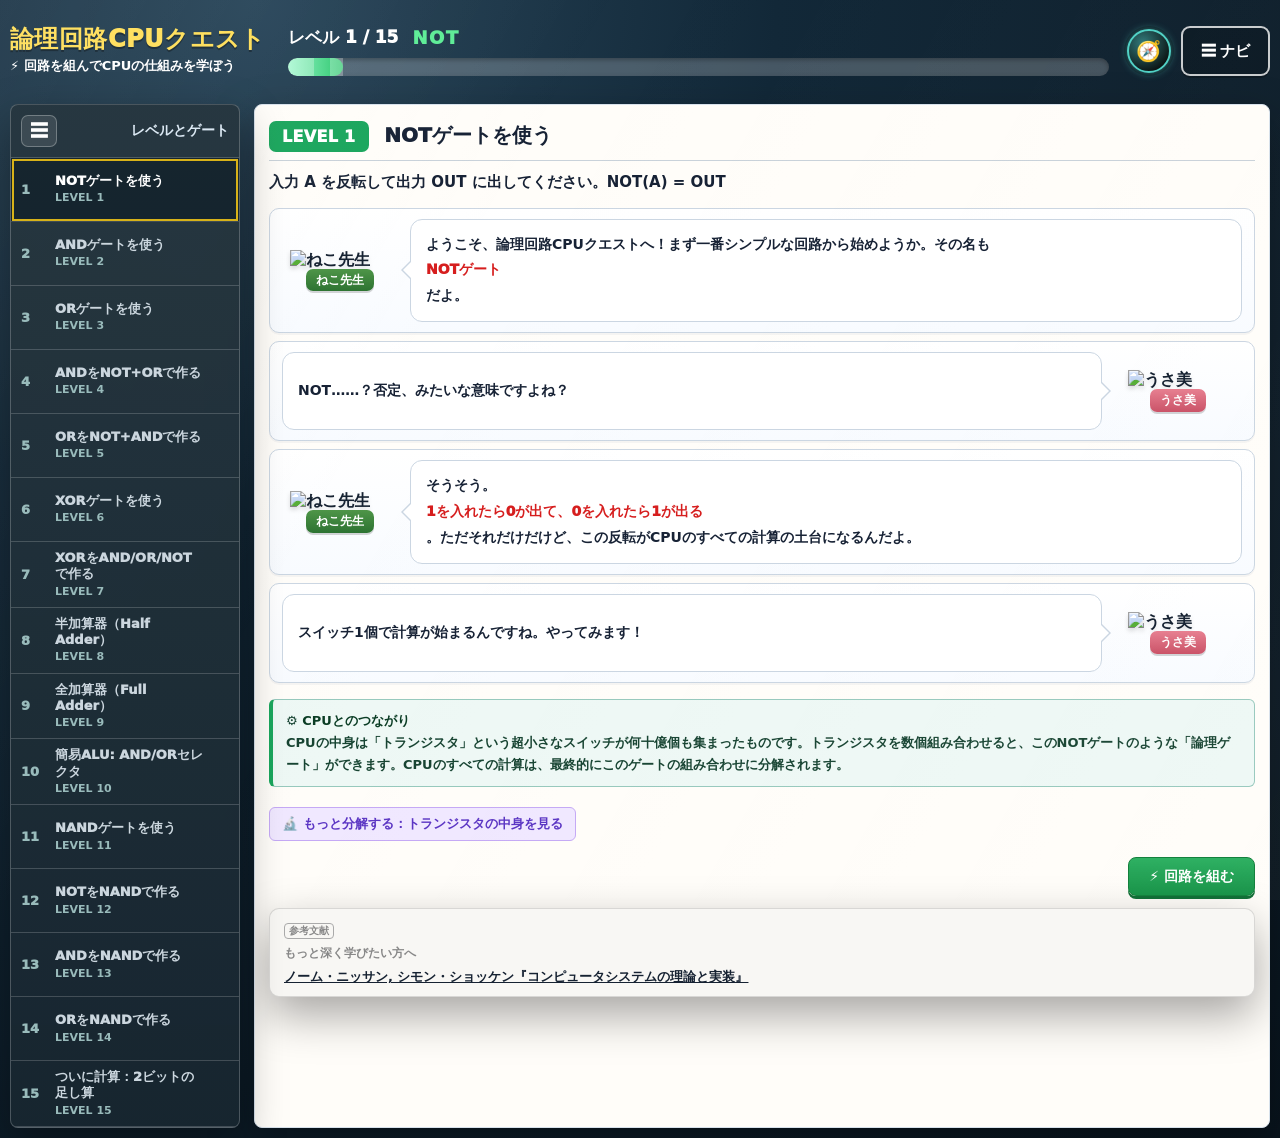
==== commit 764c37a7: "feat: 最終レベル「2ビットの足し算」を追加 - 半加算器3個+ORで2ビット加算器を組み、実際の計算(例:2+3=5)で締める - 半加算器ゲートを最終レベルでも解放、4入力レベルの縦間隔を調整" ====
--- a/index.html
+++ b/index.html
@@ -12,7 +12,10 @@
 <meta property="og:title" content="論理回路CPUクエスト ― ゲームで学ぶ論理回路とCPUの仕組み">
 <meta property="og:description" content="論理ゲートを自分で組み合わせて、コンピュータが計算する仕組みを体験できる無料学習ゲーム。">
 <meta property="og:url" content="https://informatics.habatakijuku.com/cpu-logic-game/">
-<meta name="twitter:card" content="summary">
+<meta property="og:image" content="https://informatics.habatakijuku.com/images/ogp/cpu-logic-game.png">
+<meta property="og:image:width" content="1200">
+<meta property="og:image:height" content="630">
+<meta name="twitter:card" content="summary_large_image">
 <link rel="icon" href="data:image/svg+xml,<svg xmlns=%22http://www.w3.org/2000/svg%22 viewBox=%220 0 100 100%22><text y=%22.9em%22 font-size=%2290%22>⚡</text></svg>">
 <script type="application/ld+json">
 {
@@ -265,6 +268,11 @@
   .dialog-row.right .dialog-bubble::after{left:-8px;right:auto;border-left:0;border-right:9px solid #fff}
   .main-area{min-height:0}
 }
+
+/* ===== クリア画面のリンク ===== */
+.ending-links{display:flex;gap:10px;justify-content:flex-end;flex-wrap:wrap;margin-top:10px}
+.ending-link{display:inline-block;padding:10px 18px;border-radius:9px;font-weight:900;font-size:14px;text-decoration:none;border:1px solid var(--bd);background:var(--s1);color:var(--ink)}
+.ending-link.share{background:#111;border-color:#222;color:#fff}
 </style>
 </head>
 <body>
@@ -329,12 +337,16 @@
           <span class="ch-title">🎉 COMPLETE</span>
           <span class="ch-heading">全レベルクリア！</span>
         </div>
-        <p class="game-intro">おめでとうございます。NANDゲートまで完走しました。</p>
+        <p class="game-intro">おめでとうございます。NOTゲート1個から始めて、本物の足し算回路まで完走しました。</p>
         <div class="dialog-scene" id="clear-dialog-1"></div>
         <div class="cpu-link-box" id="clear-flow-box"></div>
         <div class="dialog-scene" id="clear-dialog-2"></div>
         <div class="intro-actions">
           <button class="btn btn-p" onclick="loadLevel(0)">最初から遊ぶ</button>
+        </div>
+        <div class="ending-links">
+          <a class="ending-link share" href="https://x.com/intent/post?text=%E8%AB%96%E7%90%86%E5%9B%9E%E8%B7%AFCPU%E3%82%AF%E3%82%A8%E3%82%B9%E3%83%88%20%E5%85%A8%E3%83%AC%E3%83%99%E3%83%AB%E3%82%AF%E3%83%AA%E3%82%A2%EF%BC%81%E2%9A%A1%20%E8%AB%96%E7%90%86%E3%82%B2%E3%83%BC%E3%83%88%E3%82%92%E7%B5%84%E3%82%93%E3%81%A7CPU%E3%81%AE%E4%BB%95%E7%B5%84%E3%81%BF%E3%82%92%E5%AD%A6%E3%81%B9%E3%82%8B%E7%84%A1%E6%96%99%E5%AD%A6%E7%BF%92%E3%82%B2%E3%83%BC%E3%83%A0&url=https%3A%2F%2Finformatics.habatakijuku.com%2Fcpu-logic-game%2F" target="_blank" rel="noopener">𝕏 クリアを報告する</a>
+          <a class="ending-link" href="/">🧭 他のクエストも遊ぶ</a>
         </div>
       </div>
 
@@ -693,6 +705,22 @@
       { who:'rabbit', img:'rabbit', text:'NANDゲートが積み重なって、最終的にCPUになってるんですね……なんかすごい！' },
     ],
   },
+  {
+    name: "ついに計算：2ビットの足し算",
+    label: "LEVEL 15",
+    shortName: "2bit加算器",
+    desc: "総仕上げ。2ビットの数 A(A1 A0) と B(B1 B0) を足して、3ビットの答え S2 S1 S0 を出してください。例: A=10(=2) + B=11(=3) → 101(=5)。\nヒント: 下の桁は半加算器1個。上の桁は半加算器2個＋ORで「繰り上がりも足せる回路」になる（全加算器の考え方）。",
+    cpuLink: "これが「CPUが計算する」の正体です。いま作った回路を32個・64個と横に並べたものが、実際のCPUのALUの中で毎秒何十億回も動いています。NOTゲート1個から始めて、本物の計算回路を設計できるところまで来ました。",
+    inputs: ["A1","A0","B1","B0"],
+    outputs: ["S2","S1","S0"],
+    truth: (A1,A0,B1,B0) => { const t=(A1*2+A0)+(B1*2+B0); return [(t>>2)&1,(t>>1)&1,t&1]; },
+    dialogue: [
+      { who:'cat', img:'cat', text:'いよいよ最後のレベルだよ。今まで作ってきた部品で、<strong>本物の足し算</strong>——2ビットどうしの計算をやってみよう。' },
+      { who:'rabbit', img:'rabbitThink', text:'2ビットどうし…つまり「2+3」みたいな計算を、ゲートだけでやるんですね！' },
+      { who:'cat', img:'catThink', text:'そう。下の桁は半加算器そのまま。上の桁は<span class="blue">前の桁からの繰り上がり</span>も足す必要があるから、半加算器2個とORで組み立てる。全加算器のレベルでやった考え方だね。' },
+      { who:'rabbit', img:'rabbit', text:'筆算の繰り上がりと同じですね…！やってみます！' },
+    ],
+  },
 ];
 
 // ====================== 状態 ======================
@@ -732,7 +760,7 @@
     const gate = btn.dataset.gate;
     const locked = (gate === 'XOR' && currentLevelIdx < 5)
                 || (gate === 'NAND' && currentLevelIdx < 10)
-                || (gate === 'HA' && currentLevelIdx !== 8);
+                || (gate === 'HA' && currentLevelIdx !== 8 && currentLevelIdx !== 14);
     btn.style.display = (hidden.includes(gate) || locked) ? 'none' : '';
   });
   resetCircuit();
@@ -801,7 +829,8 @@
   const level = LEVELS[currentLevelIdx];
   const w = svg.clientWidth || 800;
   const outX = Math.max(w - 100, 200);
-  level.inputs.forEach((name, i) => addNode('INPUT', 40, 60 + i*90, {label:name}));
+  const inDy = level.inputs.length >= 4 ? 70 : 90;
+  level.inputs.forEach((name, i) => addNode('INPUT', 40, 50 + i*inDy, {label:name}));
   level.outputs.forEach((name, i) => addNode('OUTPUT', outX, 60 + i*90, {label:name}));
   render();
 }
@@ -1210,6 +1239,23 @@
     wire(na,or,0); wire(nb,or,1);
     wire(or,out[0]);
   },
+  // 14: 2bit加算器: HA(A0,B0)→S0/c0, HA(A1,B1)→s/c1, HA(s,c0)→S1/c2, OR(c1,c2)→S2
+  (inp,out,cx)=>{
+    const span=out[0].x-inp[0].x;
+    const x1=inp[0].x+span*0.32, x2=inp[0].x+span*0.64;
+    const ha0=addNode('HA',x1,225);
+    const ha1=addNode('HA',x1,55);
+    const ha2=addNode('HA',x2,140);
+    const or =addNode('OR',x2,35);
+    const w=(n,oi,t,ti)=>wires.push({id:uid(),fromPin:n.outPins[oi],toPin:t.inPins[ti]});
+    wire(inp[1],ha0,0); wire(inp[3],ha0,1);
+    wire(inp[0],ha1,0); wire(inp[2],ha1,1);
+    w(ha1,0,ha2,0); w(ha0,1,ha2,1);
+    w(ha0,0,out[2],0);
+    w(ha2,0,out[1],0);
+    w(ha1,1,or,0); w(ha2,1,or,1);
+    wire(or,out[0]);
+  },
 ];
 
 // ノードのoutPins[0]→別ノードのinPins[toIdx] をつなぐ
@@ -1325,6 +1371,8 @@
 const CLEAR_DIALOGUE_2 = [
   { who:'rabbit', img:'rabbitThink',text:'スイッチが2つあるだけのNANDが、CPUの計算全部を支えてるんですね……！' },
   { who:'cat',    img:'cat',        text:'そう。何十億個ものNANDが積み重なって、いまあなたが使っているコンピュータになっているんだよ。' },
+  { who:'rabbit', img:'rabbit',     text:'しかも最後は、自分で組んだ回路で本当に足し算ができました！' },
+  { who:'cat',    img:'catThink',   text:'あれがCPUの計算の正体。君はもう、コンピュータの心臓部を自分の手で組める。おつかれさま！' },
 ];
 
 function showClearScreen(){
@@ -1336,6 +1384,7 @@
     'NAND → NOT　/　NAND → AND　/　NAND → OR<br>' +
     'NOT+AND+OR → XOR<br>' +
     'NOT+AND+OR+XOR → 半加算器・全加算器・ALU<br>' +
+    '半加算器×3 + OR → 2ビット加算器（本物の計算！）<br>' +
     '<strong>つまり、NANDゲート1種類だけで CPU が作れる</strong>' +
     '<hr style="margin:12px 0;border-color:rgba(255,255,255,.2)">' +
     '<small>実際のCPUもトランジスタ2〜3個でNANDを構成し、それを何十億個も組み合わせて作られています。' +
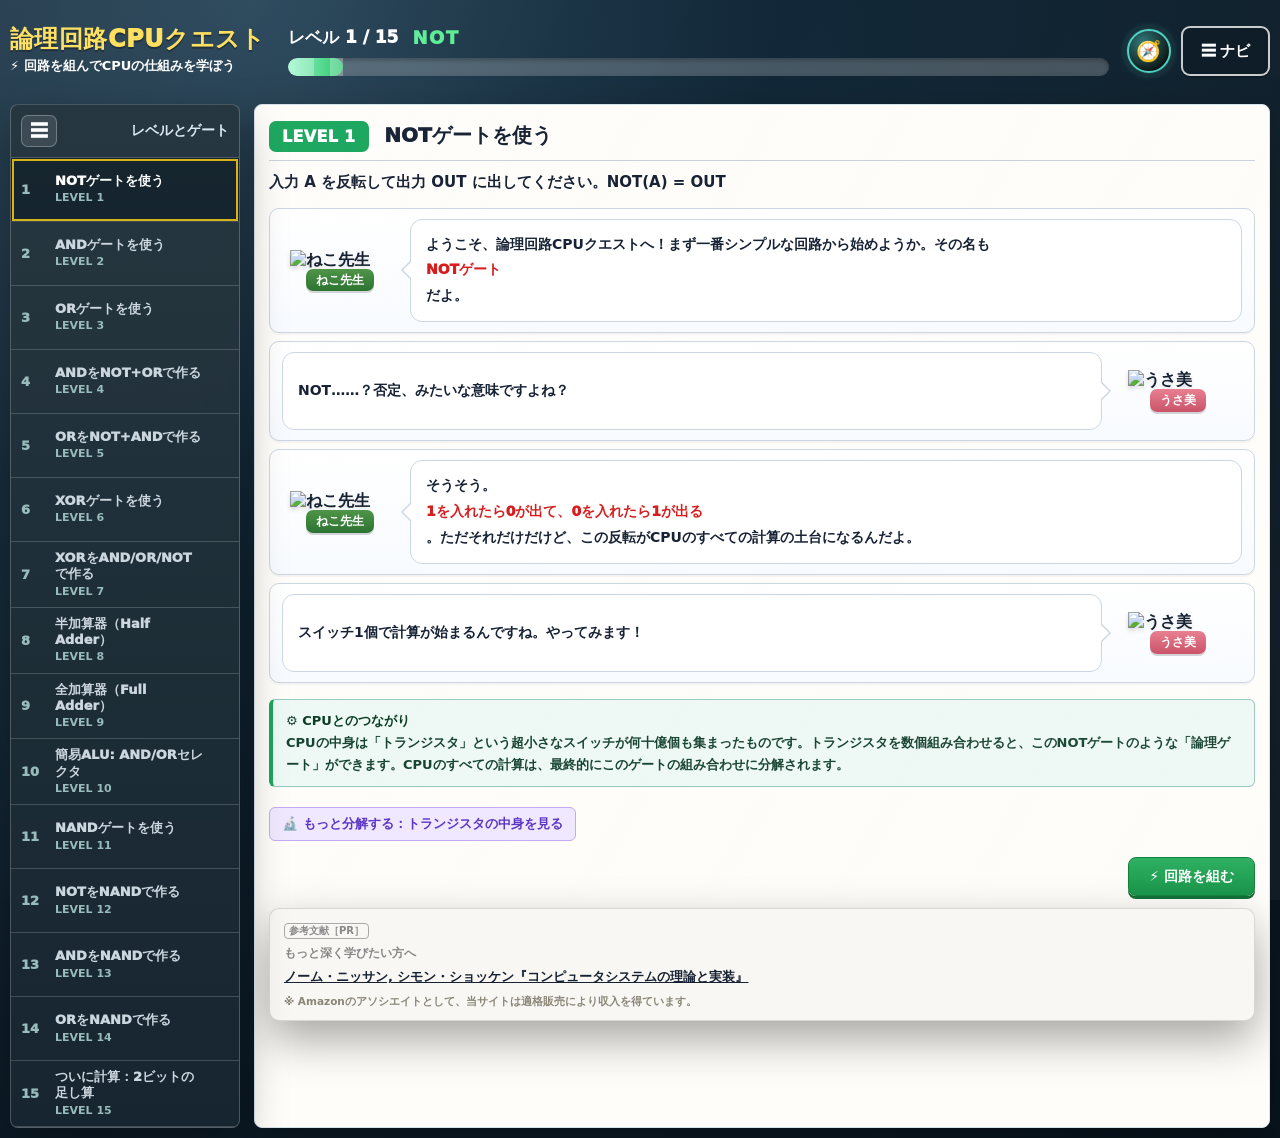
==== commit d88cea73: "feat: 書籍カードに［PR］表記とアソシエイト明示文を追加 Amazonアソシエイト規約とステマ規制(景表法)対応。 「参考文献［PR］」ラベル+「Amazonのアソシエイトとして、当サイトは 適" ====
--- a/index.html
+++ b/index.html
@@ -321,11 +321,12 @@
           <button class="btn btn-p" onclick="startGame()">⚡ 回路を組む</button>
         </div>
         <div class="book-recommend-box">
-          <p class="book-recommend-label">参考文献</p>
+          <p class="book-recommend-label">参考文献［PR］</p>
           <div class="book-recommend-body">
             <div>
               <p class="book-recommend-lead">もっと深く学びたい方へ</p>
               <a href="https://www.amazon.co.jp/dp/4873117127?tag=senjin-22" target="_blank" rel="sponsored noopener">ノーム・ニッサン, シモン・ショッケン『コンピュータシステムの理論と実装』</a>
+              <p class="pr-disclosure" style="font-size:10.5px;color:#8a8577;margin:8px 0 0;font-weight:600;line-height:1.5">※ Amazonのアソシエイトとして、当サイトは適格販売により収入を得ています。</p>
             </div>
           </div>
         </div>
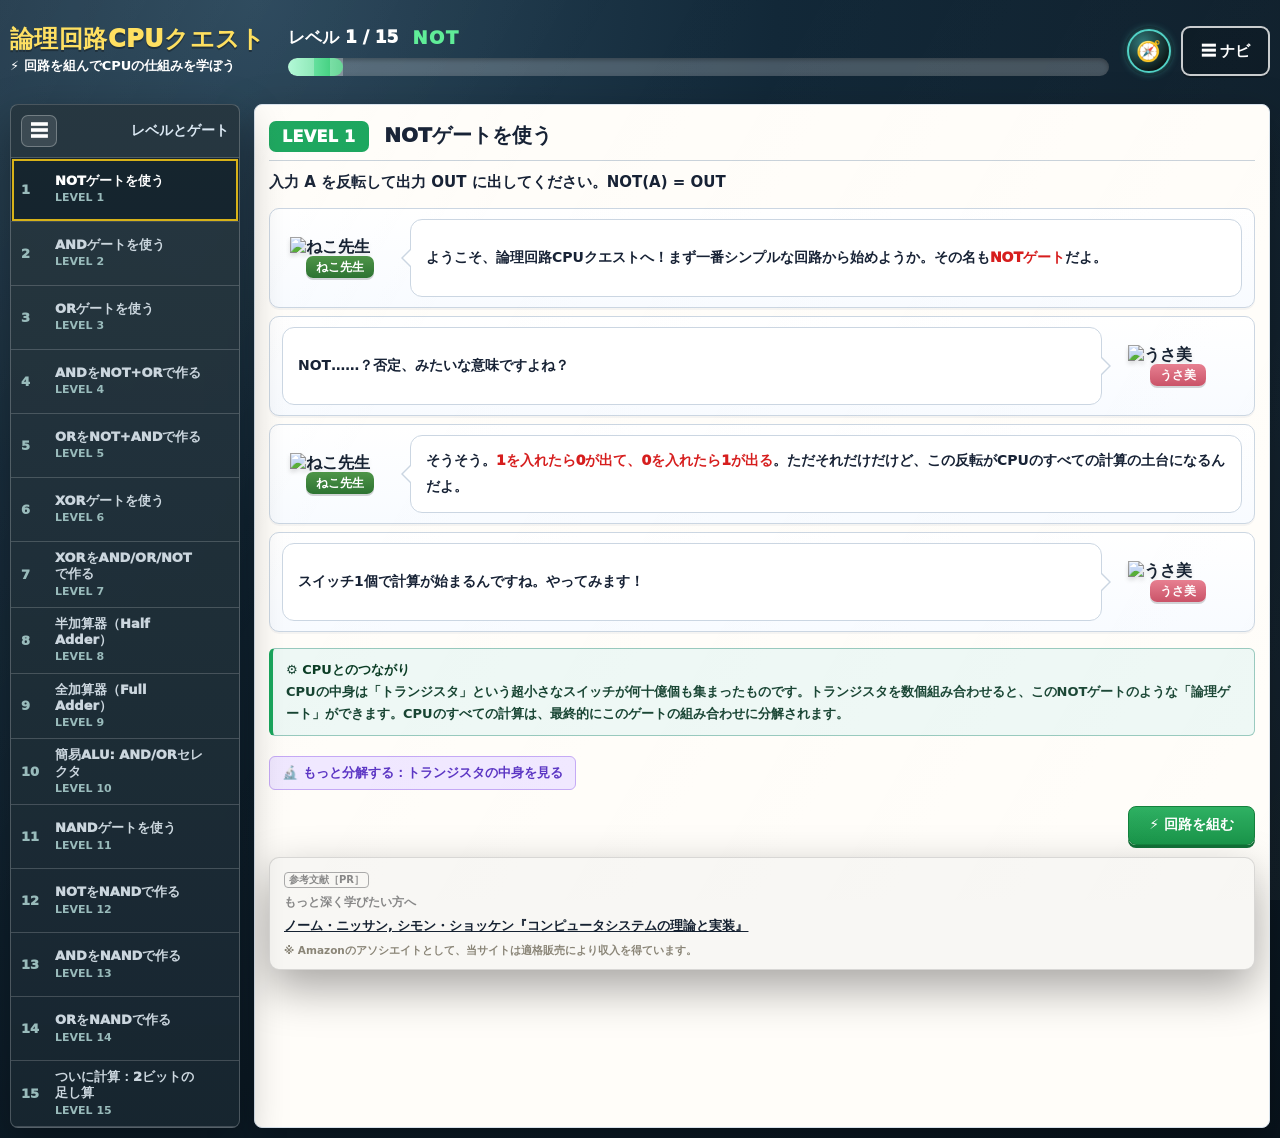
==== commit 5261c4e2: "fix: 会話の吹き出し内で強調語のたびに改行される問題を修正 .dialog-bubble が display:flex + flex-direction:column だったため、 <strong" ====
--- a/index.html
+++ b/index.html
@@ -173,7 +173,7 @@
 .dialog-name{margin-top:-2px;padding:4px 10px;border-radius:7px;color:#fff;font-weight:950;font-size:12px;line-height:1.2;box-shadow:0 2px 0 rgba(0,0,0,.16);white-space:nowrap;position:relative;z-index:2}
 .dialog-name.cat{background:linear-gradient(#4e9548,#2d7332)}
 .dialog-name.rabbit{background:linear-gradient(#e78091,#ca5368)}
-.dialog-bubble{position:relative;align-self:center;background:#fff;border:1px solid #cbd6e2;border-radius:12px;padding:12px 15px;color:#172235;font-size:14px;line-height:1.85;font-weight:800;min-height:78px;display:flex;flex-direction:column;justify-content:center}
+.dialog-bubble{position:relative;align-self:center;background:#fff;border:1px solid #cbd6e2;border-radius:12px;padding:12px 15px;color:#172235;font-size:14px;line-height:1.85;font-weight:800;min-height:78px;align-content:center}
 .dialog-bubble::before{content:"";position:absolute;left:-10px;top:50%;transform:translateY(-50%);width:0;height:0;border-top:10px solid transparent;border-bottom:10px solid transparent;border-right:10px solid #cbd6e2}
 .dialog-bubble::after{content:"";position:absolute;left:-8px;top:50%;transform:translateY(-50%);width:0;height:0;border-top:9px solid transparent;border-bottom:9px solid transparent;border-right:9px solid #fff}
 .dialog-row.right .dialog-bubble::before{left:auto;right:-10px;border-right:0;border-left:10px solid #cbd6e2}
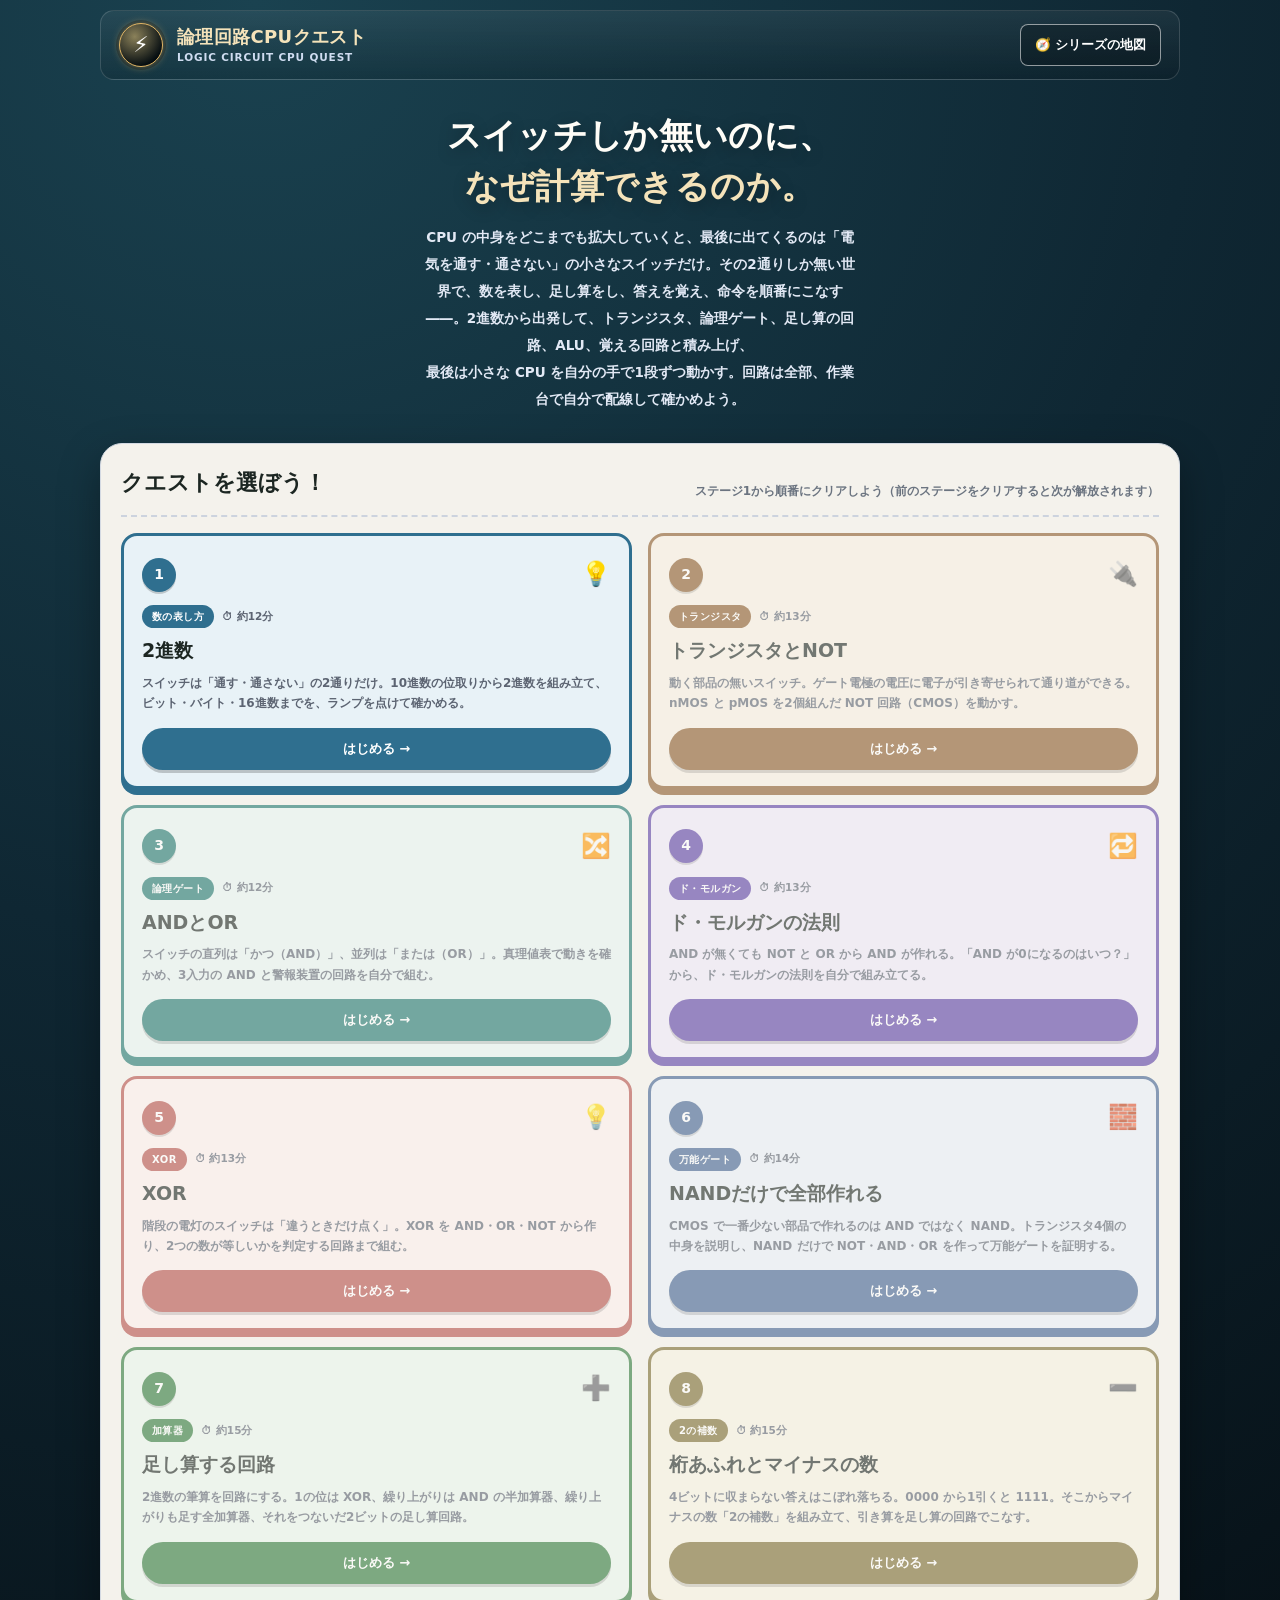
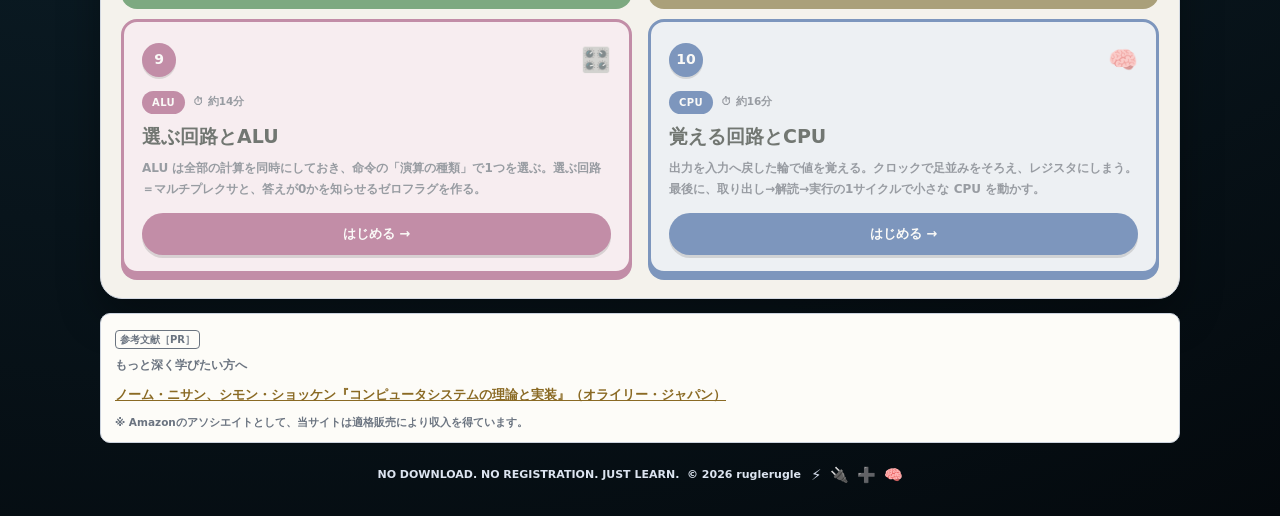
==== commit a06fc6f0: "feat: 論理回路CPUクエストを全10ステージの授業型クエストに作り直し - 1ページのゲーム（15レベル）を、量子シリーズと同じ1ステージ1ページの構成に変更 - ねこ博士とうさ美の対話で、2進" ====
--- a/index.html
+++ b/index.html
@@ -3,34 +3,7 @@
 <head>
 <meta charset="UTF-8">
 <meta name="viewport" content="width=device-width, initial-scale=1.0">
-<title>論理回路CPUクエスト ― ゲームで学ぶ論理回路とCPUの仕組み</title>
-<meta name="description" content="NOT・AND・OR・XORの論理ゲートから半加算器、そしてCPUへ。スイッチを自分で組み合わせて、コンピュータが計算する仕組みを体験できる無料の論理回路学習ゲーム。ブラウザだけで遊べます。">
-<link rel="canonical" href="https://informatics.habatakijuku.com/cpu-logic-game/">
-<meta property="og:type" content="website">
-<meta property="og:site_name" content="論理回路CPUクエスト">
-<meta property="og:locale" content="ja_JP">
-<meta property="og:title" content="論理回路CPUクエスト ― ゲームで学ぶ論理回路とCPUの仕組み">
-<meta property="og:description" content="論理ゲートを自分で組み合わせて、コンピュータが計算する仕組みを体験できる無料学習ゲーム。">
-<meta property="og:url" content="https://informatics.habatakijuku.com/cpu-logic-game/">
-<meta property="og:image" content="https://informatics.habatakijuku.com/images/ogp/cpu-logic-game.png">
-<meta property="og:image:width" content="1200">
-<meta property="og:image:height" content="630">
-<meta name="twitter:card" content="summary_large_image">
-<link rel="icon" href="data:image/svg+xml,<svg xmlns=%22http://www.w3.org/2000/svg%22 viewBox=%220 0 100 100%22><text y=%22.9em%22 font-size=%2290%22>⚡</text></svg>">
-<script type="application/ld+json">
-{
-  "@context": "https://schema.org",
-  "@type": "LearningResource",
-  "name": "論理回路CPUクエスト",
-  "description": "NOT・AND・OR・XORの論理ゲートから半加算器、そしてCPUへ。スイッチを自分で組み合わせて、コンピュータが計算する仕組みを体験できる無料の論理回路学習ゲーム。",
-  "url": "https://informatics.habatakijuku.com/cpu-logic-game/",
-  "inLanguage": "ja",
-  "learningResourceType": "learning activity",
-  "teaches": "論理回路とCPUの仕組み（NOT・AND・OR・XOR・半加算器・全加算器・トランジスタ）",
-  "isAccessibleForFree": true,
-  "author": { "@type": "Person", "name": "ruglerugle" }
-}
-</script>
+<meta name="theme-color" content="#0f2733">
 <!-- Google tag (gtag.js) -->
 <script async src="https://www.googletagmanager.com/gtag/js?id=G-9RTQCP2HXM"></script>
 <script>
@@ -39,1448 +12,161 @@
   gtag('js', new Date());
   gtag('config', 'G-9RTQCP2HXM');
 </script>
-<style>
-*,*::before,*::after{box-sizing:border-box;margin:0;padding:0}
-html{-webkit-text-size-adjust:100%;text-size-adjust:100%}
-html,body{max-width:100vw;overflow-x:hidden}
-:root{
-  --s0:#f1efe8;--s1:#f8f7f4;--s2:#fff;
-  --tp:#1a1a18;--ts:#5f5e5a;--tm:#888780;
-  --bd:rgba(0,0,0,.13);--bds:rgba(0,0,0,.22);
-  --ok:#eaf3de;--tok:#3b6d11;--bok:#97c459;
-  --ng:#fcebeb;--tng:#a32d2d;--bng:#f09595;
-  --ac:#e6f1fb;--tac:#185fa5;--bac:#85b7eb;--fac:#378add;
-  --r:8px;--f:system-ui,-apple-system,sans-serif;--m:ui-monospace,'Cascadia Code',monospace;
-
-  --bg-a:#0d1b25;--bg-b:#142938;--bg-c:#09131b;
-  --paper:#fffdf9;--paper2:#f8fbff;--ink:#162232;--muted:#657587;
-  --line:#cbd6e2;--blue:#1678c8;--green:#1aa85a;--gold:#ffd44a;
-  --dark-panel:rgba(25,39,49,.92);--dark-panel2:rgba(18,30,39,.96);
-  --side-line:rgba(255,255,255,.18);
-  --shadow:0 18px 45px rgba(0,0,0,.35);
-
-  --wire-off:#556;--wire-on:#4fd1c5;--accent:#4fd1c5;
+<title>論理回路CPUクエスト ― スイッチから CPU を組み立てる 全10ステージの無料学習ゲーム</title>
+<meta name="description" content="コンピュータの中にあるのは「電気を通す・通さない」のスイッチだけ。2進数、トランジスタ、論理ゲート（NOT・AND・OR・XOR・NAND）、足し算・引き算の回路、ALU、覚える回路、そして命令を1つずつこなす CPU まで、回路を自分で組みながら確かめる全10ステージの無料学習サイト。ねこ博士とうさ美が案内します。">
+<link rel="canonical" href="https://informatics.habatakijuku.com/cpu-logic-game/">
+<meta property="og:type" content="website">
+<meta property="og:site_name" content="論理回路CPUクエスト">
+<meta property="og:locale" content="ja_JP">
+<meta property="og:title" content="論理回路CPUクエスト ― スイッチから CPU を組み立てる 全10ステージの無料学習ゲーム">
+<meta property="og:description" content="スイッチしか無いのに、どうして計算できるのか。2進数から CPU の1サイクルまで、回路を自分で組んで確かめる全10ステージ。">
+<meta property="og:url" content="https://informatics.habatakijuku.com/cpu-logic-game/">
+<meta property="og:image" content="https://informatics.habatakijuku.com/images/ogp/cpu-logic-game.png">
+<meta property="og:image:width" content="1200">
+<meta property="og:image:height" content="630">
+<meta name="twitter:card" content="summary_large_image">
+<link rel="icon" href="data:image/svg+xml,<svg xmlns=%22http://www.w3.org/2000/svg%22 viewBox=%220 0 100 100%22><text y=%22.9em%22 font-size=%2290%22>⚡</text></svg>">
+<link rel="stylesheet" href="design-system.css?v=20261108c">
+<script type="application/ld+json">
+{
+  "@context": "https://schema.org",
+  "@type": "LearningResource",
+  "name": "論理回路CPUクエスト",
+  "alternateName": "Logic Circuit CPU Quest",
+  "description": "コンピュータの中にあるのは「電気を通す・通さない」のスイッチだけ。2進数、トランジスタ、論理ゲート（NOT・AND・OR・XOR・NAND）、足し算・引き算の回路、ALU、覚える回路、そして命令を1つずつこなす CPU まで、回路を自分で組みながら確かめる全10ステージの無料学習サイト。ねこ博士とうさ美が案内します。",
+  "url": "https://informatics.habatakijuku.com/cpu-logic-game/",
+  "inLanguage": "ja",
+  "learningResourceType": "learning activity",
+  "educationalLevel": "中学生以上",
+  "teaches": "2進数・2の補数・トランジスタ（MOSFET・CMOS）・論理ゲート・ド・モルガンの法則・加算器・マルチプレクサ・ALU・ラッチ・クロック・CPUの命令サイクル",
+  "isAccessibleForFree": true,
+  "author": {
+    "@type": "Person",
+    "name": "ruglerugle"
+  }
 }
-body{
-  font-family:var(--f);
-  background:radial-gradient(circle at 20% 0%,#29465a 0,#122838 34%,#09141d 100%);
-  color:var(--ink);
-  font-weight:650;
-  display:block;
-  min-height:100vh;
-  padding:0;
-}
-body::before{content:"";position:fixed;inset:0;pointer-events:none;background:linear-gradient(120deg,rgba(255,255,255,.06),transparent 35%,rgba(255,255,255,.035));}
-
-/* ── App shell ── */
-.app-shell{min-height:100vh;display:flex;flex-direction:column;gap:10px;padding:8px 10px 10px;}
-
-/* ── Header ── */
-.game-header{height:86px;display:grid;grid-template-columns:260px 1fr auto;gap:18px;align-items:center;color:#fff;}
-.brand-title{font-size:24px;line-height:1.05;font-weight:950;letter-spacing:.02em;color:#ffdf5a;text-shadow:0 2px 0 rgba(0,0,0,.35);white-space:nowrap;}
-.brand-sub{font-size:13px;margin-top:5px;color:#fff;font-weight:900}
-.brand-sub::before{content:"⚡ "}
-.chapter-title{font-size:17px;font-weight:950;margin-bottom:9px;color:#fff;display:flex;align-items:center;gap:14px}
-.step-num{color:#5eed97;font-size:18px;letter-spacing:.08em;white-space:nowrap}
-.head-progress{height:18px;background:rgba(255,255,255,.22);border-radius:999px;overflow:hidden;box-shadow:inset 0 2px 4px rgba(0,0,0,.28)}
-.head-progress-fill{height:100%;width:0;background:linear-gradient(90deg,#96f7c8,#2ec66e);border-radius:999px;transition:width .3s;position:relative}
-.head-progress-fill::after{content:"";position:absolute;inset:0;background:repeating-linear-gradient(90deg,rgba(255,255,255,.28) 0 26px,transparent 26px 42px)}
-.header-actions{display:flex;align-items:center;gap:10px}
-.head-btn{height:50px;padding:0 18px;border:2px solid rgba(255,255,255,.78);border-radius:9px;background:rgba(0,0,0,.18);color:#fff;font-size:15px;font-weight:900;cursor:pointer;box-shadow:0 2px 0 rgba(0,0,0,.26);touch-action:manipulation}
-.head-btn:hover{background:rgba(255,255,255,.15)}
-a.head-btn{text-decoration:none;display:inline-flex;align-items:center;justify-content:center}.head-btn.home-badge{width:44px;height:44px;padding:0;border-radius:50%;background:radial-gradient(circle at 35% 30%,rgba(79,209,197,.5),rgba(10,20,20,1) 75%);border:2px solid #4fd1c5;box-shadow:0 0 0 3px rgba(0,0,0,.25),0 0 10px -2px #4fd1c5;font-size:20px}.head-btn.home-badge:hover{box-shadow:0 0 0 3px rgba(0,0,0,.25),0 0 16px 0 #4fd1c5;transform:translateY(-2px) scale(1.07)}
-
-/* ── Layout ── */
-.game-layout{display:grid;grid-template-columns:230px minmax(0,1fr);gap:14px;flex:1;min-height:0;transition:grid-template-columns .25s ease}
-
-/* ── Side panel ── */
-.side-panel{background:linear-gradient(180deg,rgba(39,55,64,.96),rgba(23,38,48,.98));position:sticky;top:8px;align-self:start;border:1px solid rgba(255,255,255,.22);border-radius:8px;box-shadow:var(--shadow);padding:0;color:#fff;overflow:hidden;transition:width .25s ease}
-.side-head{font-size:14px;font-weight:900;color:#dbe8f3;padding:10px;border-bottom:1px solid var(--side-line);display:flex;align-items:center;gap:8px;min-height:48px}
-.side-head-text{white-space:nowrap}
-.side-toggle{width:36px;height:32px;border:1px solid rgba(255,255,255,.28);border-radius:7px;background:rgba(255,255,255,.10);color:#fff;font-weight:950;font-size:18px;cursor:pointer;line-height:1;flex-shrink:0}
-.side-backdrop{display:none}
-
-/* Gate bar (always visible above canvas) */
-#gate-bar{display:flex;align-items:center;gap:6px;padding:7px 14px;background:#f0f5fb;border-bottom:1px solid #c9d2da;flex-shrink:0;flex-wrap:wrap}
-.gate-bar-label{font-size:12px;font-weight:900;color:#5a7a99;white-space:nowrap}
-.gateBtn{padding:7px 13px;background:#fff;border:1.5px solid #7a8da3;border-radius:6px;color:#162232;cursor:pointer;font-size:13px;font-weight:900;touch-action:manipulation;white-space:nowrap}
-.gateBtn:hover{background:#dce8f5;border-color:#378add}
-
-/* Level list in sidebar */
-.step-list{display:flex;flex-direction:column}
-.side-level{display:grid;grid-template-columns:28px 1fr 20px;gap:6px;align-items:center;min-height:64px;padding:8px 10px;border-bottom:1px solid var(--side-line);color:#cbd6de;position:relative;cursor:pointer;user-select:none;touch-action:manipulation}
-.side-level:hover{background:rgba(255,255,255,.07)}
-.side-level.active{background:rgba(9,22,31,.52);outline:2px solid #d7b219;outline-offset:-3px;color:#fff}
-.side-level.cleared .lv-icon::after{content:"✓";color:#51d184;font-size:14px}
-.lv-icon{font-size:18px;text-align:center;color:#9ba7ad}
-.lv-main{font-size:13px;font-weight:950;line-height:1.25}
-.lv-sub{font-size:11px;margin-top:2px;line-height:1.3;color:#9bb}
-.check{font-size:16px;color:#51d184}
-
-/* Collapsed sidebar */
-.app-shell.side-collapsed .game-layout{grid-template-columns:64px minmax(0,1fr)}
-.app-shell.side-collapsed .side-panel{width:64px}
-.app-shell.side-collapsed .side-head{justify-content:center;padding:8px 6px}
-.app-shell.side-collapsed .side-head-text,.app-shell.side-collapsed .side-gate-section,.app-shell.side-collapsed .side-section-label{display:none}
-.app-shell.side-collapsed .step-list{flex-direction:column}
-.app-shell.side-collapsed .side-level{grid-template-columns:1fr;justify-items:center;min-height:48px;padding:6px 4px}
-.app-shell.side-collapsed .side-level>div:nth-child(2),.app-shell.side-collapsed .side-level>div:nth-child(3){display:none}
-
-/* ── Desktop: サイドバーは常に展開 ── */
-@media(min-width:901px){
-  .app-shell.side-collapsed .game-layout{grid-template-columns:230px minmax(0,1fr) !important}
-  .app-shell.side-collapsed .side-panel{width:auto !important}
-  .app-shell.side-collapsed .side-head{justify-content:space-between !important;padding:10px !important}
-  .app-shell.side-collapsed .side-head-text,.app-shell.side-collapsed .side-gate-section,.app-shell.side-collapsed .side-section-label{display:block !important}
-  .app-shell.side-collapsed .side-level{grid-template-columns:28px 1fr 20px !important;justify-items:start !important;min-height:64px !important;padding:8px 10px !important}
-  .app-shell.side-collapsed .side-level>div:nth-child(2),.app-shell.side-collapsed .side-level>div:nth-child(3){display:block !important}
-}
-
-/* ── Main area ── */
-.main-area{background:var(--paper);border:1px solid #d8e2ec;border-radius:8px;padding:16px 14px 10px;box-shadow:var(--shadow);overflow:auto;min-height:500px}
-
-/* Intro content */
-.ch-title{display:inline-block;background:#1aa65d;color:#fff;border-radius:7px;padding:6px 13px;font-size:16px;font-weight:950;letter-spacing:.02em;margin:0 10px 0 0}
-.ch-heading{display:inline;font-size:20px;font-weight:950;color:#172235}
-.game-intro{border-top:1px solid #c9d2da;padding-top:9px;margin-top:8px;font-size:15px;color:#172235;line-height:1.7;font-weight:780}
-.cpu-link-box{background:#eef8f5;border:1px solid #97c9bd;border-left:4px solid #1aa65d;border-radius:6px;padding:10px 13px;font-size:13px;color:#174432;margin:12px 0;line-height:1.7;font-weight:780}
-.book-recommend-box{margin:12px 0;background:var(--s1);border:1px solid var(--bd);border-radius:10px;padding:10px 14px;box-shadow:var(--shadow)}
-.book-recommend-label{display:inline-block;font-size:10px;font-weight:900;color:#888;border:1px solid #aaa;border-radius:4px;padding:0 4px;margin:0 0 6px}
-.book-recommend-body{display:flex;align-items:center;gap:12px}
-.book-recommend-cover{width:60px;height:auto;border-radius:3px;box-shadow:0 2px 6px rgba(0,0,0,.3);flex-shrink:0}
-.book-recommend-lead{font-size:12px;color:#888;margin:0 0 4px;font-weight:700}
-.book-recommend-box a{font-size:13px;font-weight:900;text-decoration:underline;color:var(--ink)}
-.cpu-link-box strong{color:#0b3d25}
-.zoom-btn{display:inline-block;margin-top:8px;padding:7px 12px;background:#f0e8ff;border:1px solid #c5a9f5;border-radius:6px;color:#5b35c4;cursor:pointer;font-size:13px;font-weight:900;touch-action:manipulation}
-.zoom-btn:hover{background:#e4d5ff}
-.intro-actions{display:flex;justify-content:flex-end;margin-top:16px;gap:10px}
-
-/* ── Buttons ── */
-.btn{border:1px solid var(--bds);background:transparent;border-radius:var(--r);padding:.6rem 1.25rem;font-size:14px;cursor:pointer;color:var(--tp);font-family:var(--f);transition:background .15s;touch-action:manipulation;-webkit-tap-highlight-color:transparent;font-weight:900}
-.btn:hover{background:var(--s1)}
-.btn-p{background:linear-gradient(#29af5e,#129044);border-color:#0d7d37;color:#fff;box-shadow:0 3px 0 #0a6930}
-.btn-p:hover{opacity:.9;background:linear-gradient(#29af5e,#129044)}
-.btn-sm{padding:.35rem .75rem;font-size:12px}
-
-/* ── Character dialogue ── */
-.dialog-scene{display:flex;flex-direction:column;gap:8px;margin:12px 0 16px}
-.dialog-row{display:grid;grid-template-columns:116px minmax(0,1fr);gap:12px;align-items:stretch;border:1px solid #cbd6e2;background:linear-gradient(180deg,#ffffff,#f8fbff);border-radius:10px;padding:10px 12px;box-shadow:inset 0 1px 0 #fff,0 2px 0 rgba(20,45,70,.04)}
-.dialog-row.right{grid-template-columns:minmax(0,1fr) 128px}
-.dialog-row.right .dialog-character{order:2}
-.dialog-row.right .dialog-bubble{order:1}
-.dialog-character{display:flex;flex-direction:column;align-items:center;justify-content:center;align-self:center;min-width:0}
-.dialog-character img{width:100px;max-width:100%;height:auto;display:block;object-fit:contain;filter:drop-shadow(0 3px 2px rgba(0,0,0,.12));position:relative;z-index:1}
-.dialog-name{margin-top:-2px;padding:4px 10px;border-radius:7px;color:#fff;font-weight:950;font-size:12px;line-height:1.2;box-shadow:0 2px 0 rgba(0,0,0,.16);white-space:nowrap;position:relative;z-index:2}
-.dialog-name.cat{background:linear-gradient(#4e9548,#2d7332)}
-.dialog-name.rabbit{background:linear-gradient(#e78091,#ca5368)}
-.dialog-bubble{position:relative;align-self:center;background:#fff;border:1px solid #cbd6e2;border-radius:12px;padding:12px 15px;color:#172235;font-size:14px;line-height:1.85;font-weight:800;min-height:78px;align-content:center}
-.dialog-bubble::before{content:"";position:absolute;left:-10px;top:50%;transform:translateY(-50%);width:0;height:0;border-top:10px solid transparent;border-bottom:10px solid transparent;border-right:10px solid #cbd6e2}
-.dialog-bubble::after{content:"";position:absolute;left:-8px;top:50%;transform:translateY(-50%);width:0;height:0;border-top:9px solid transparent;border-bottom:9px solid transparent;border-right:9px solid #fff}
-.dialog-row.right .dialog-bubble::before{left:auto;right:-10px;border-right:0;border-left:10px solid #cbd6e2}
-.dialog-row.right .dialog-bubble::after{left:auto;right:-8px;border-right:0;border-left:9px solid #fff}
-.dialog-bubble strong,.dialog-bubble .hot{color:#d61e1e;font-weight:950}
-.dialog-bubble .blue{color:#0967ae;font-weight:950}
-
-/* ── Circuit game screen ── */
-#game-screen{display:flex;flex-direction:column;height:100%}
-.app-shell.game-mode .main-area{overflow:hidden;padding:0;min-height:0;display:flex;flex-direction:column}
-.app-shell.game-mode .game-layout{flex:1;min-height:0}
-#toolbar{padding:8px 14px;background:#edf4fb;border-bottom:1px solid #c9d2da;display:flex;gap:8px;align-items:center;flex-shrink:0}
-#toolbar .btn{padding:7px 14px;font-size:13px}
-#status{margin-left:auto;font-size:13px;font-weight:900;color:var(--tp)}
-#truthTableWrap{background:#f7fbff;border-bottom:1px solid #c9d2da;padding:8px 14px;display:none;flex-shrink:0}
-#truthTableWrap.visible{display:block}
-#truthTableHeader{display:flex;align-items:center;justify-content:space-between;margin-bottom:6px;font-size:13px;font-weight:900}
-#truthTableClose{background:#7a8da3;border:none;color:#fff;border-radius:4px;padding:3px 10px;cursor:pointer;font-size:12px;font-weight:900}
-#truthTable{overflow-x:auto}
-#truthTable table{border-collapse:collapse;white-space:nowrap}
-#truthTable th,#truthTable td{padding:3px 10px;text-align:center;border-bottom:1px solid #c9d2da;font-size:13px;font-weight:750}
-#truthTable tr.pass td{color:#2a7d1a;font-weight:900}
-#truthTable tr.fail td{color:#c0241a;font-weight:900}
-#canvasWrap{flex:1;min-height:0;position:relative;overflow:hidden;background:radial-gradient(circle at 1px 1px,#d8e8f4 1px,transparent 0) 0 0/20px 20px,var(--paper2);touch-action:none}
-svg{width:100%;height:100%;cursor:default;touch-action:none}
-.node{cursor:grab}
-.pin{cursor:crosshair}
-text.label{fill:#162232;font-size:12px;font-weight:750;pointer-events:none;user-select:none}
-#msg{position:absolute;bottom:16px;left:50%;transform:translateX(-50%);padding:10px 24px;border-radius:8px;font-weight:950;font-size:15px;display:none;white-space:nowrap;box-shadow:0 4px 12px rgba(0,0,0,.2)}
-
-.btn-next{background:linear-gradient(#f5a623,#d4870a);border-color:#b87210;color:#fff;box-shadow:0 3px 0 #8a5508}
-.btn-next:hover{opacity:.9;background:linear-gradient(#f5a623,#d4870a)}
-#clear-screen{flex:1;overflow-y:auto;padding:24px 20px 40px;display:flex;flex-direction:column;gap:20px}
-.clear-hero{text-align:center;padding:16px 0 8px}
-.clear-badge{font-size:48px;line-height:1}
-.clear-title{font-size:26px;font-weight:900;color:#ffd54f;margin:8px 0 4px}
-.clear-sub{color:#a0b4c8;font-size:14px;margin:0}
-.clear-flow{background:#1a2a3a;border:1px solid #2d4a6a;border-radius:12px;padding:20px 24px;display:flex;flex-direction:column;gap:10px}
-.flow-item{display:flex;align-items:center;gap:10px;flex-wrap:wrap}
-.flow-item.wide{margin-top:4px}
-.flow-gate{background:#243550;border:1px solid #4a7aaa;border-radius:6px;padding:4px 10px;font-size:13px;font-weight:700;color:#7ec8f0;white-space:nowrap}
-.flow-gate.muted{color:#7a9ab8;border-color:#3a5570}
-.flow-arrow{color:#5a8aaa;font-size:16px}
-.flow-result{margin-top:10px;padding:12px 16px;background:#1f3a20;border:1px solid #2d6a30;border-radius:8px;color:#7de87d;font-size:14px;text-align:center}
-/* Back to intro link */
-#backToIntroBtn{background:none;border:none;color:#1678c8;font-size:13px;font-weight:900;cursor:pointer;padding:4px 8px;display:flex;align-items:center;gap:4px;touch-action:manipulation;-webkit-tap-highlight-color:transparent}
-#backToIntroBtn:hover{text-decoration:underline}
-/* ボタン全体に遅延ゼロを保証（iOS 300ms delay 対策） */
-button{touch-action:manipulation;-webkit-tap-highlight-color:transparent}
-
-/* ── Modals ── */
-.modal-overlay{position:fixed;inset:0;background:rgba(0,0,0,.72);display:none;align-items:center;justify-content:center;z-index:100}
-.modal-overlay.active{display:flex}
-.modal-box{background:#1a2535;border:1px solid rgba(255,255,255,.22);border-radius:12px;padding:24px 28px;max-width:680px;width:calc(100vw - 32px);max-height:88vh;overflow-y:auto;line-height:1.7;font-size:14px;color:#e0eaf5}
-.modal-box h2{margin-top:0;color:#4fd1c5;font-size:18px;font-weight:950}
-.modal-box p{margin:10px 0;line-height:1.75}
-.modal-box ul{padding-left:18px;margin:10px 0}
-.modal-close{margin-top:16px;padding:8px 20px;background:#4fd1c5;color:#06201d;border:none;border-radius:6px;font-weight:950;cursor:pointer;font-size:14px}
-.modal-box table{border-collapse:collapse;margin:10px 0}
-.modal-box th,.modal-box td{border:1px solid rgba(255,255,255,.2);padding:5px 12px;text-align:center}
-.modal-box th{background:rgba(255,255,255,.08)}
-circle.carrier{transition:cx 0.4s ease}
-.zoom-btn-modal{display:inline-block;margin-top:12px;padding:7px 14px;background:rgba(160,120,255,.18);border:1px solid rgba(160,120,255,.45);border-radius:6px;color:#c9a8ff;cursor:pointer;font-size:13px;font-weight:900}
-.zoom-btn-modal:hover{background:rgba(160,120,255,.28)}
-
-/* ── Responsive ── */
-@media(max-width:900px){
-  .app-shell{padding:8px;gap:8px}
-  .game-header{height:auto;grid-template-columns:1fr auto;gap:8px}
-  .game-header>div:nth-child(2){display:none}
-  .brand-title{font-size:20px}
-  .game-layout{grid-template-columns:64px minmax(0,1fr);gap:8px}
-  .app-shell:not(.side-collapsed) .game-layout{grid-template-columns:210px minmax(0,1fr)}
-  .side-panel{display:block;order:0;position:sticky;top:8px}
-}
-@media(max-width:700px){
-  .game-layout{grid-template-columns:1fr}
-  .app-shell.side-collapsed .game-layout,
-  .app-shell:not(.side-collapsed) .game-layout{grid-template-columns:1fr}
-  .side-panel{position:fixed;top:0;left:0;width:min(82vw,300px);height:100vh;height:100dvh;border-radius:0;transform:translateX(-100%);transition:transform .25s ease;box-shadow:10px 0 30px rgba(0,0,0,.45);overflow-y:auto;z-index:80}
-  .app-shell.side-collapsed .side-panel{transform:translateX(-100%)}
-  .app-shell:not(.side-collapsed) .side-panel{transform:translateX(0)}
-  .side-backdrop{display:none;position:fixed;inset:0;background:rgba(6,12,18,.55);z-index:70}
-  .app-shell:not(.side-collapsed) .side-backdrop{display:block}
-  .dialog-row,.dialog-row.right{grid-template-columns:82px minmax(0,1fr);padding:8px;gap:8px}
-  .dialog-row.right .dialog-character{order:0}
-  .dialog-row.right .dialog-bubble{order:1}
-  .dialog-character img{width:74px}
-  .dialog-name{font-size:10px;padding:3px 7px}
-  .dialog-bubble{font-size:13px;line-height:1.65;padding:9px 11px;min-height:64px}
-  .dialog-row.right .dialog-bubble::before{left:-10px;right:auto;border-left:0;border-right:10px solid #cbd6e2}
-  .dialog-row.right .dialog-bubble::after{left:-8px;right:auto;border-left:0;border-right:9px solid #fff}
-  .main-area{min-height:0}
-}
-
-/* ===== クリア画面のリンク ===== */
-.ending-links{display:flex;gap:10px;justify-content:flex-end;flex-wrap:wrap;margin-top:10px}
-.ending-link{display:inline-block;padding:10px 18px;border-radius:9px;font-weight:900;font-size:14px;text-decoration:none;border:1px solid var(--bd);background:var(--s1);color:var(--ink)}
-.ending-link.share{background:#111;border-color:#222;color:#fff}
-</style>
+</script>
 </head>
 <body>
+<div class="shell">
+  <nav class="topbar" aria-label="サイト情報">
+    <span class="brand-badge" aria-hidden="true">⚡</span>
+    <span class="brand-copy">
+      <strong>論理回路CPUクエスト</strong>
+      <small>LOGIC CIRCUIT CPU QUEST</small>
+    </span>
+    <a class="head-reset" style="margin-left:auto" href="/" title="情報の冒険（シリーズの地図）へ">🧭 シリーズの地図</a>
+  </nav>
 
-<div class="app-shell side-collapsed" id="app-shell">
-  <header class="game-header">
-    <div>
-      <h1 class="brand-title">論理回路CPUクエスト</h1>
-      <div class="brand-sub">回路を組んでCPUの仕組みを学ぼう</div>
-    </div>
-    <div>
-      <div class="chapter-title">
-        <span id="head-level-title">レベル 1 / 14</span>
-        <span class="step-num" id="head-step">NOTゲート</span>
-      </div>
-      <div class="head-progress"><div class="head-progress-fill" id="prog"></div></div>
-    </div>
-    <div class="header-actions">
-      <a class="head-btn home-badge" href="/" title="クエスト集トップへ" aria-label="クエスト集トップへ">🧭</a>
-      <button class="head-btn" onclick="toggleSidebar()">☰ ナビ</button>
+  <header class="hero">
+    <div class="hero-copy">
+      <h1><span class="line">スイッチしか無いのに、</span><span class="line accent">なぜ計算できるのか。</span></h1>
+      <p>CPU の中身をどこまでも拡大していくと、最後に出てくるのは「電気を通す・通さない」の小さなスイッチだけ。その2通りしか無い世界で、数を表し、足し算をし、答えを覚え、命令を順番にこなす――。2進数から出発して、トランジスタ、論理ゲート、足し算の回路、ALU、覚える回路と積み上げ、<span class="nowrap">最後は小さな CPU を自分の手で1段ずつ動かす。</span>回路は全部、作業台で自分で配線して確かめよう。</p>
     </div>
   </header>
 
-  <div class="game-layout">
-    <div class="side-backdrop" id="side-backdrop" onclick="toggleSidebar()"></div>
-    <aside class="side-panel" id="side-panel">
-      <div class="side-head">
-        <button class="side-toggle" onclick="toggleSidebar()" title="ナビを開閉">☰</button>
-        <span class="side-head-text">レベルとゲート</span>
-      </div>
-      <div class="step-list" id="levelList"></div>
-    </aside>
-
-    <main class="main-area" id="main-area">
-      <!-- イントロ画面 -->
-      <div id="intro-screen">
-        <div>
-          <span class="ch-title" id="intro-label">LEVEL 1</span>
-          <span class="ch-heading" id="intro-title">NOTゲートを使う</span>
-        </div>
-        <p class="game-intro" id="intro-desc"></p>
-        <div class="dialog-scene" id="dialog-scene"></div>
-        <div id="cpu-link-area"></div>
-        <div id="decompose-area"></div>
-        <div class="intro-actions">
-          <button class="btn btn-p" onclick="startGame()">⚡ 回路を組む</button>
-        </div>
-        <div class="book-recommend-box">
-          <p class="book-recommend-label">参考文献［PR］</p>
-          <div class="book-recommend-body">
-            <div>
-              <p class="book-recommend-lead">もっと深く学びたい方へ</p>
-              <a href="https://www.amazon.co.jp/dp/4873117127?tag=senjin-22" target="_blank" rel="sponsored noopener">ノーム・ニッサン, シモン・ショッケン『コンピュータシステムの理論と実装』</a>
-              <p class="pr-disclosure" style="font-size:10.5px;color:#8a8577;margin:8px 0 0;font-weight:600;line-height:1.5">※ Amazonのアソシエイトとして、当サイトは適格販売により収入を得ています。</p>
-            </div>
-          </div>
-        </div>
+  <main>
+    <section class="board" aria-labelledby="quest-heading">
+      <div class="board-head">
+        <div><h2 id="quest-heading">クエストを選ぼう！</h2></div>
+        <p>ステージ1から順番にクリアしよう（前のステージをクリアすると次が解放されます）</p>
       </div>
 
-      <!-- 全クリアまとめ画面 -->
-      <div id="clear-screen" style="display:none">
-        <div>
-          <span class="ch-title">🎉 COMPLETE</span>
-          <span class="ch-heading">全レベルクリア！</span>
-        </div>
-        <p class="game-intro">おめでとうございます。NOTゲート1個から始めて、本物の足し算回路まで完走しました。</p>
-        <div class="dialog-scene" id="clear-dialog-1"></div>
-        <div class="cpu-link-box" id="clear-flow-box"></div>
-        <div class="dialog-scene" id="clear-dialog-2"></div>
-        <div class="intro-actions">
-          <button class="btn btn-p" onclick="loadLevel(0)">最初から遊ぶ</button>
-        </div>
-        <div class="ending-links">
-          <a class="ending-link share" href="https://x.com/intent/post?text=%E8%AB%96%E7%90%86%E5%9B%9E%E8%B7%AFCPU%E3%82%AF%E3%82%A8%E3%82%B9%E3%83%88%20%E5%85%A8%E3%83%AC%E3%83%99%E3%83%AB%E3%82%AF%E3%83%AA%E3%82%A2%EF%BC%81%E2%9A%A1%20%E8%AB%96%E7%90%86%E3%82%B2%E3%83%BC%E3%83%88%E3%82%92%E7%B5%84%E3%82%93%E3%81%A7CPU%E3%81%AE%E4%BB%95%E7%B5%84%E3%81%BF%E3%82%92%E5%AD%A6%E3%81%B9%E3%82%8B%E7%84%A1%E6%96%99%E5%AD%A6%E7%BF%92%E3%82%B2%E3%83%BC%E3%83%A0&url=https%3A%2F%2Finformatics.habatakijuku.com%2Fcpu-logic-game%2F" target="_blank" rel="noopener">𝕏 クリアを報告する</a>
-          <a class="ending-link" href="/">🧭 他のクエストも遊ぶ</a>
-        </div>
+      <div class="quest-grid">
+        <a class="quest-card" href="stage1.html" data-stage="1" style="--accent:#2f6f8f;--accent-bg:#e8f2f7">
+          <div class="q-top"><span class="q-num">1</span><span class="q-suit" aria-hidden="true">💡</span></div>
+          <div class="q-meta"><span class="q-tag">数の表し方</span><span class="q-time">⏱ 約12分</span></div>
+          <div class="q-title">2進数</div>
+          <p class="q-desc">スイッチは「通す・通さない」の2通りだけ。10進数の位取りから2進数を組み立て、ビット・バイト・16進数までを、ランプを点けて確かめる。</p>
+          <span class="q-cta">はじめる →</span>
+        </a>
+
+        <a class="quest-card" href="stage2.html" data-stage="2" style="--accent:#8a5a2a;--accent-bg:#f8f0e3">
+          <div class="q-top"><span class="q-num">2</span><span class="q-suit" aria-hidden="true">🔌</span></div>
+          <div class="q-meta"><span class="q-tag">トランジスタ</span><span class="q-time">⏱ 約13分</span></div>
+          <div class="q-title">トランジスタとNOT</div>
+          <p class="q-desc">動く部品の無いスイッチ。ゲート電極の電圧に電子が引き寄せられて通り道ができる。nMOS と pMOS を2個組んだ NOT 回路（CMOS）を動かす。</p>
+          <span class="q-cta">はじめる →</span>
+        </a>
+
+        <a class="quest-card" href="stage3.html" data-stage="3" style="--accent:#1f766e;--accent-bg:#e7f5f2">
+          <div class="q-top"><span class="q-num">3</span><span class="q-suit" aria-hidden="true">🔀</span></div>
+          <div class="q-meta"><span class="q-tag">論理ゲート</span><span class="q-time">⏱ 約12分</span></div>
+          <div class="q-title">ANDとOR</div>
+          <p class="q-desc">スイッチの直列は「かつ（AND）」、並列は「または（OR）」。真理値表で動きを確かめ、3入力の AND と警報装置の回路を自分で組む。</p>
+          <span class="q-cta">はじめる →</span>
+        </a>
+
+        <a class="quest-card" href="stage4.html" data-stage="4" style="--accent:#5b3fa6;--accent-bg:#efe9f9">
+          <div class="q-top"><span class="q-num">4</span><span class="q-suit" aria-hidden="true">🔁</span></div>
+          <div class="q-meta"><span class="q-tag">ド・モルガン</span><span class="q-time">⏱ 約13分</span></div>
+          <div class="q-title">ド・モルガンの法則</div>
+          <p class="q-desc">AND が無くても NOT と OR から AND が作れる。「AND が0になるのはいつ？」から、ド・モルガンの法則を自分で組み立てる。</p>
+          <span class="q-cta">はじめる →</span>
+        </a>
+
+        <a class="quest-card" href="stage5.html" data-stage="5" style="--accent:#b5504a;--accent-bg:#fdefed">
+          <div class="q-top"><span class="q-num">5</span><span class="q-suit" aria-hidden="true">💡</span></div>
+          <div class="q-meta"><span class="q-tag">XOR</span><span class="q-time">⏱ 約13分</span></div>
+          <div class="q-title">XOR</div>
+          <p class="q-desc">階段の電灯のスイッチは「違うときだけ点く」。XOR を AND・OR・NOT から作り、2つの数が等しいかを判定する回路まで組む。</p>
+          <span class="q-cta">はじめる →</span>
+        </a>
+
+        <a class="quest-card" href="stage6.html" data-stage="6" style="--accent:#3f6191;--accent-bg:#eaf0f8">
+          <div class="q-top"><span class="q-num">6</span><span class="q-suit" aria-hidden="true">🧱</span></div>
+          <div class="q-meta"><span class="q-tag">万能ゲート</span><span class="q-time">⏱ 約14分</span></div>
+          <div class="q-title">NANDだけで全部作れる</div>
+          <p class="q-desc">CMOS で一番少ない部品で作れるのは AND ではなく NAND。トランジスタ4個の中身を説明し、NAND だけで NOT・AND・OR を作って万能ゲートを証明する。</p>
+          <span class="q-cta">はじめる →</span>
+        </a>
+
+        <a class="quest-card" href="stage7.html" data-stage="7" style="--accent:#2f7a3b;--accent-bg:#eaf6ec">
+          <div class="q-top"><span class="q-num">7</span><span class="q-suit" aria-hidden="true">➕</span></div>
+          <div class="q-meta"><span class="q-tag">加算器</span><span class="q-time">⏱ 約15分</span></div>
+          <div class="q-title">足し算する回路</div>
+          <p class="q-desc">2進数の筆算を回路にする。1の位は XOR、繰り上がりは AND の半加算器、繰り上がりも足す全加算器、それをつないだ2ビットの足し算回路。</p>
+          <span class="q-cta">はじめる →</span>
+        </a>
+
+        <a class="quest-card" href="stage8.html" data-stage="8" style="--accent:#7a6a2f;--accent-bg:#f7f3e2">
+          <div class="q-top"><span class="q-num">8</span><span class="q-suit" aria-hidden="true">➖</span></div>
+          <div class="q-meta"><span class="q-tag">2の補数</span><span class="q-time">⏱ 約15分</span></div>
+          <div class="q-title">桁あふれとマイナスの数</div>
+          <p class="q-desc">4ビットに収まらない答えはこぼれ落ちる。0000 から1引くと 1111。そこからマイナスの数「2の補数」を組み立て、引き算を足し算の回路でこなす。</p>
+          <span class="q-cta">はじめる →</span>
+        </a>
+
+        <a class="quest-card" href="stage9.html" data-stage="9" style="--accent:#a14b7a;--accent-bg:#f9ebf3">
+          <div class="q-top"><span class="q-num">9</span><span class="q-suit" aria-hidden="true">🎛️</span></div>
+          <div class="q-meta"><span class="q-tag">ALU</span><span class="q-time">⏱ 約14分</span></div>
+          <div class="q-title">選ぶ回路とALU</div>
+          <p class="q-desc">ALU は全部の計算を同時にしておき、命令の「演算の種類」で1つを選ぶ。選ぶ回路＝マルチプレクサと、答えが0かを知らせるゼロフラグを作る。</p>
+          <span class="q-cta">はじめる →</span>
+        </a>
+
+        <a class="quest-card" href="stage10.html" data-stage="10" style="--accent:#2f5a9e;--accent-bg:#e9eff8">
+          <div class="q-top"><span class="q-num">10</span><span class="q-suit" aria-hidden="true">🧠</span></div>
+          <div class="q-meta"><span class="q-tag">CPU</span><span class="q-time">⏱ 約16分</span></div>
+          <div class="q-title">覚える回路とCPU</div>
+          <p class="q-desc">出力を入力へ戻した輪で値を覚える。クロックで足並みをそろえ、レジスタにしまう。最後に、取り出し→解読→実行の1サイクルで小さな CPU を動かす。</p>
+          <span class="q-cta">はじめる →</span>
+        </a>
       </div>
+    </section>
 
-      <!-- 回路ゲーム画面 -->
-      <div id="game-screen" style="display:none">
-        <div id="gate-bar">
-          <span class="gate-bar-label">ゲートを配置：</span>
-          <button class="gateBtn" data-gate="NOT">NOT</button>
-          <button class="gateBtn" data-gate="AND">AND</button>
-          <button class="gateBtn" data-gate="OR">OR</button>
-          <button class="gateBtn" data-gate="XOR">XOR</button>
-          <button class="gateBtn" data-gate="NAND">NAND</button>
-          <button class="gateBtn" data-gate="HA">HA<br><span style="font-size:9px;font-weight:400">半加算器</span></button>
-        </div>
-        <div id="toolbar">
-          <button id="backToIntroBtn" onclick="showIntro()">← 説明へ</button>
-          <button id="runBtn" class="btn btn-p">▶ 検証する</button>
-          <button id="clearBtn" class="btn">クリア</button>
-          <button id="answerBtn" class="btn">解答</button>
-          <div id="status"></div>
-          <button id="nextLevelBtn" class="btn btn-next" style="display:none">次のレベルへ →</button>
-        </div>
-        <div id="truthTableWrap">
-          <div id="truthTableHeader">
-            <span id="truthTableTitle">真理値表</span>
-            <button id="truthTableClose">✕ 閉じる</button>
-          </div>
-          <div id="truthTable"></div>
-        </div>
-        <div id="canvasWrap">
-          <svg id="svg"></svg>
-          <div id="msg"></div>
-        </div>
-      </div>
+    <div id="book-recommend"></div>
+  </main>
 
-    </main>
-  </div>
+  <footer>
+    <p>NO DOWNLOAD. NO REGISTRATION. JUST LEARN. &nbsp;© <span id="year"></span> ruglerugle</p>
+    <div class="footer-suits" aria-hidden="true"><span>⚡</span><span>🔌</span><span>➕</span><span>🧠</span></div>
+  </footer>
 </div>
-
-<!-- トランジスタモーダル -->
-<div class="modal-overlay" id="transistorModal">
-  <div class="modal-box">
-    <h2>🔬 NOTゲートの中身：電気の「門番」が2人</h2>
-    <p>むずかしい言葉はいったん忘れてください。NOTゲートの中には、電気の通り道を開けたり閉めたりする<strong>「門番」が2人</strong>いるだけです。</p>
-    <ul>
-      <li><strong>上の門番</strong>：Aが<strong>OFF（0）</strong>のときだけ道を開けて、電気を上から流す</li>
-      <li><strong>下の門番</strong>：Aが<strong>ON（1）</strong>のときだけ道を開けて、電気を下に流す</li>
-    </ul>
-    <p style="font-size:13px;color:#9bb;">この「門番」が本当の名前では PMOS・NMOS と呼ばれるトランジスタです。名前は覚えなくてOK。「Aの逆を見て開く扉」という動きだけ覚えれば十分です。</p>
-    <div style="text-align:center;margin:14px 0">
-      <button id="toggleABtn" style="padding:10px 22px;font-size:15px;font-weight:900;background:#ffd54f;color:#332600;border:none;border-radius:8px;cursor:pointer;">Aを切り替える（現在: A = 0）</button>
-    </div>
-    <svg id="transistorSvg" viewBox="0 0 360 280" style="width:100%;max-width:340px;display:block;margin:0 auto;">
-      <line x1="180" y1="20" x2="180" y2="60" stroke="#666" stroke-width="2"/>
-      <text x="180" y="14" text-anchor="middle" fill="#ffd54f" font-size="13">電源（つねに元気, 1）</text>
-      <rect id="gateTop" x="140" y="60" width="80" height="44" rx="6" fill="#3a2d4d" stroke="#a47bd1" stroke-width="1.5"/>
-      <text x="180" y="82" text-anchor="middle" fill="#d9b8ff" font-size="12">上の門番</text>
-      <text id="gateTopState" x="180" y="97" text-anchor="middle" fill="#9c8" font-size="10">開いている</text>
-      <line id="wireTop" x1="180" y1="104" x2="180" y2="140" stroke="#888" stroke-width="3"/>
-      <circle id="outBulb" cx="180" cy="140" r="14" fill="#333" stroke="#666" stroke-width="2"/>
-      <text x="180" y="144" text-anchor="middle" fill="#fff" font-size="10" font-weight="bold">OUT</text>
-      <text id="outValueText" x="230" y="144" fill="#4fd1c5" font-size="16" font-weight="bold">= 1</text>
-      <line id="wireBottom" x1="180" y1="154" x2="180" y2="176" stroke="#888" stroke-width="3"/>
-      <rect id="gateBottom" x="140" y="176" width="80" height="44" rx="6" fill="#1f3a36" stroke="#4fd1c5" stroke-width="1.5"/>
-      <text x="180" y="198" text-anchor="middle" fill="#9fe8de" font-size="12">下の門番</text>
-      <text id="gateBottomState" x="180" y="213" text-anchor="middle" fill="#9c8" font-size="10">閉まっている</text>
-      <line x1="180" y1="220" x2="180" y2="256" stroke="#888" stroke-width="2"/>
-      <text x="180" y="270" text-anchor="middle" fill="#888" font-size="13">地面（電気の捨て場, 0）</text>
-      <line x1="60" y1="140" x2="140" y2="140" stroke="#ffd54f" stroke-width="2"/>
-      <line x1="60" y1="82" x2="60" y2="198" stroke="#ffd54f" stroke-width="2"/>
-      <line x1="60" y1="82" x2="140" y2="82" stroke="#ffd54f" stroke-width="2"/>
-      <line x1="60" y1="198" x2="140" y2="198" stroke="#ffd54f" stroke-width="2"/>
-      <text id="aValueText" x="20" y="144" fill="#ffd54f" font-size="14" font-weight="bold">A=0</text>
-    </svg>
-    <p id="transistorExplain" style="background:rgba(79,209,197,.1);border-left:3px solid #4fd1c5;padding:8px 10px;border-radius:4px;font-size:13px;margin-top:12px;">A = 0（OFF）なので、<strong>上の門番が開いて</strong>電源からOUTまで電気がつながり、OUTのランプが<strong>点灯（1）</strong>します。</p>
-    <div class="zoom-btn-modal" id="atomicOpenBtn">🔬 さらに分解する：Aって何？門番はどうやって開閉してる？</div>
-    <br><button class="modal-close" id="transistorCloseBtn">閉じる</button>
-  </div>
-</div>
-
-<!-- 原子モーダル -->
-<div class="modal-overlay" id="atomicModal">
-  <div class="modal-box">
-    <h2>🧲 Aの正体と、門番が動く仕組み</h2>
-    <p><strong>Aとは何か？</strong><br>Aは「電気を流す細い線」です。A=1のときは電圧（電気の圧力）がかかっています。A=0のときは電圧がかかっていない（空っぽの状態）です。</p>
-    <p><strong>門番はどうやって開閉するのか？</strong><br>門番（トランジスタ）の中には、電気がふつうは流れない「砂の道」のような部分があります。その道の真上に、Aの線につながった小さな金属の板（ゲート）が置かれています。</p>
-    <p>この金属板は<strong>磁石</strong>のようなふるまいをします。Aに電圧がかかると、板が砂の道の中にある小さな粒（電子）を<strong>引き寄せ</strong>ます。粒が引き寄せられて一列に並ぶと電気の通り道になり、門番が「開いた」状態になります。</p>
-    <div style="text-align:center;margin:14px 0">
-      <button id="toggleAtomicBtn" style="padding:10px 22px;font-size:15px;font-weight:900;background:#ffd54f;color:#332600;border:none;border-radius:8px;cursor:pointer;">Aを切り替える（現在: A = 0）</button>
-    </div>
-    <svg id="atomicSvg" viewBox="0 0 360 150" style="width:100%;max-width:340px;display:block;margin:0 auto;">
-      <text x="180" y="16" text-anchor="middle" fill="#ffd54f" font-size="12">A（電圧の線）</text>
-      <line x1="180" y1="20" x2="180" y2="36" stroke="#ffd54f" stroke-width="2"/>
-      <rect id="atomicGatePlate" x="110" y="36" width="140" height="10" rx="2" fill="#666"/>
-      <text x="180" y="58" text-anchor="middle" fill="#888" font-size="10">↓ ここで引き寄せる力が働く ↓</text>
-      <rect x="90" y="70" width="180" height="40" rx="4" fill="#2a2a32" stroke="#555"/>
-      <text x="40" y="95" fill="#9fe8de" font-size="11">電源側</text>
-      <text x="290" y="95" fill="#9fe8de" font-size="11">地面側</text>
-      <circle class="carrier" cx="115" cy="90" r="6" fill="#aaa"/>
-      <circle class="carrier" cx="150" cy="90" r="6" fill="#aaa"/>
-      <circle class="carrier" cx="185" cy="90" r="6" fill="#aaa"/>
-      <circle class="carrier" cx="220" cy="90" r="6" fill="#aaa"/>
-      <circle class="carrier" cx="255" cy="90" r="6" fill="#aaa"/>
-      <text id="atomicState" x="180" y="135" text-anchor="middle" fill="#9c8" font-size="13" font-weight="bold">粒は散らばっている → 道は閉じている</text>
-    </svg>
-    <p id="atomicExplain" style="background:rgba(79,209,197,.1);border-left:3px solid #4fd1c5;padding:8px 10px;border-radius:4px;font-size:13px;margin-top:12px;">A=0なので金属板に電圧がかかっておらず、引き寄せる力が働きません。粒（電子）はばらばらのままで、電気の通り道はつながっていません。</p>
-    <p style="font-size:13px;color:#9bb;margin-top:10px;">これ以上分解すると、量子力学という物理学の世界に入ります。CPUを使う・作る上ではここまでの理解で十分です。</p>
-    <button class="modal-close" id="atomicCloseBtn">閉じる</button>
-  </div>
-</div>
-
-<script>
-// ====================== レベル定義 ======================
-const LEVELS = [
-  {
-    name: "NOTゲートを使う",
-    label: "LEVEL 1",
-    shortName: "NOT",
-    desc: "入力 A を反転して出力 OUT に出してください。NOT(A) = OUT",
-    cpuLink: "CPUの中身は「トランジスタ」という超小さなスイッチが何十億個も集まったものです。トランジスタを数個組み合わせると、このNOTゲートのような「論理ゲート」ができます。CPUのすべての計算は、最終的にこのゲートの組み合わせに分解されます。",
-    decompose: true,
-    inputs: ["A"],
-    outputs: ["OUT"],
-    truth: (A) => [ (A?0:1) ],
-    dialogue: [
-      { who:'cat', img:'cat',    text:'ようこそ、論理回路CPUクエストへ！まず一番シンプルな回路から始めようか。その名も<strong>NOTゲート</strong>だよ。' },
-      { who:'rabbit', img:'rabbit', text:'NOT……？否定、みたいな意味ですよね？' },
-      { who:'cat', img:'catThink', text:'そうそう。<strong>1を入れたら0が出て、0を入れたら1が出る</strong>。ただそれだけだけど、この反転がCPUのすべての計算の土台になるんだよ。' },
-      { who:'rabbit', img:'rabbitThink', text:'スイッチ1個で計算が始まるんですね。やってみます！' },
-    ],
-  },
-  {
-    name: "ANDゲートを使う",
-    label: "LEVEL 2",
-    shortName: "AND",
-    desc: "A と B が両方1のときだけ OUT が1になるようにしてください。",
-    cpuLink: "ANDゲートは「条件が全部揃ったときだけ動く」という判断に使われます。例えばCPUが「このメモリ番地が有効 かつ 書き込み許可がある」ときだけデータを書き込む、といった制御信号の判定はANDの組み合わせでできています。",
-    inputs: ["A","B"],
-    outputs: ["OUT"],
-    truth: (A,B) => [ (A&&B)?1:0 ],
-    dialogue: [
-      { who:'rabbit', img:'rabbit', text:'NOTはクリアできました！次は何ですか？' },
-      { who:'cat', img:'cat', text:'次は<strong>ANDゲート</strong>だよ。2つの入力が<strong>両方1のときだけ</strong>出力が1になるんだ。' },
-      { who:'rabbit', img:'rabbitThink', text:'両方OKなら通過、みたいな感じ？関所みたいですね。' },
-      { who:'cat', img:'catThink', text:'いい例えだね！CPUが条件判定に使う基本回路で、セキュリティチェックのような役割を担っているんだよ。' },
-    ],
-  },
-  {
-    name: "ORゲートを使う",
-    label: "LEVEL 3",
-    shortName: "OR",
-    desc: "A か B のどちらかが1なら OUT が1になるようにしてください。",
-    cpuLink: "ORゲートは「どれか一つでも条件が成立したら動く」という判断に使われます。複数の割り込み信号のうちどれか1つでも来たらCPUに知らせる、といった仕組みの基本になります。",
-    inputs: ["A","B"],
-    outputs: ["OUT"],
-    truth: (A,B) => [ (A||B)?1:0 ],
-    dialogue: [
-      { who:'cat', img:'cat', text:'今度は<strong>ORゲート</strong>だよ。どちらか一方でも1なら出力が1になるんだ。' },
-      { who:'rabbit', img:'rabbit', text:'ANDとは逆の感じ！どっちかOKなら通過するんですね。' },
-      { who:'cat', img:'catThink', text:'そうそう。複数の信号のうちどれか1つが来たらCPUに知らせる、みたいな使い方をするんだよ。ANDとORを組み合わせると複雑な条件判定もできるね。' },
-    ],
-  },
-  {
-    name: "ANDをNOT+ORで作る",
-    label: "LEVEL 4",
-    shortName: "AND自作",
-    desc: "ANDゲートを使わずに、NOT・ORだけでANDと同じ動きを再現してください。",
-    cpuLink: "ド・モルガンの法則により、AND(A,B) = NOT(OR(NOT(A), NOT(B))) が成り立ちます。つまりANDとORはどちらか一方とNOTがあれば互いに再現できます。これがNANDゲート1種類だけで全回路を作れる「NANDの万能性」の根拠の一つです。",
-    hiddenGates: ["AND"],
-    inputs: ["A","B"],
-    outputs: ["OUT"],
-    truth: (A,B) => [ (A&&B)?1:0 ],
-    dialogue: [
-      { who:'rabbit', img:'rabbit', text:'ORゲートも覚えました！ところで、ANDやORって別の部品で作れたりしませんか？' },
-      { who:'cat', img:'cat', text:'いい質問だね。実はANDって、<strong>NOTとORだけで再現できる</strong>んだよ。' },
-      { who:'rabbit', img:'rabbitThink', text:'NOTとORだけで、ですか？' },
-      { who:'cat', img:'catThink', text:'「ド・モルガンの法則」というものがあって、<strong>AND(A,B) = NOT(OR(NOT(A), NOT(B)))</strong> が成り立つんだ。まずAとBをそれぞれNOTで反転して、それをORに通して、最後にもう一回NOTすると……ANDと同じ結果になるよ。' },
-      { who:'rabbit', img:'rabbit', text:'ということは、NOTとORさえあればANDを作れる……！回路ってそんな風に置き換えられるんですね。' },
-    ],
-  },
-  {
-    name: "ORをNOT+ANDで作る",
-    label: "LEVEL 5",
-    shortName: "OR自作",
-    desc: "ORゲートを使わずに、NOT・ANDだけでORと同じ動きを再現してください。",
-    cpuLink: "AND(A,B) = NOT(OR(NOT(A), NOT(B))) と同様に、OR(A,B) = NOT(AND(NOT(A), NOT(B))) も成り立ちます。この対称性がド・モルガンの法則の美しさです。NANDゲート（ANDの否定）はNOT・AND・OR・XORすべてを再現できる「万能ゲート」で、実際のCPUチップはほぼ全回路をNANDで実装しています。",
-    hiddenGates: ["OR"],
-    inputs: ["A","B"],
-    outputs: ["OUT"],
-    truth: (A,B) => [ (A||B)?1:0 ],
-    dialogue: [
-      { who:'rabbit', img:'rabbitThink', text:'ANDが作れたなら……ORも同じようにできますか？' },
-      { who:'cat', img:'cat', text:'もちろん！今度は逆で、<strong>OR(A,B) = NOT(AND(NOT(A), NOT(B)))</strong> になるんだよ。' },
-      { who:'rabbit', img:'rabbit', text:'A・BをNOTして、ANDして、もう一回NOT……！パターンが同じですね。' },
-      { who:'cat', img:'catThink', text:'これがド・モルガンの法則の対称性だよ。この2つを組み合わせると、<span class="blue">NANDゲート1種類だけで全部の回路が作れる</span>んだ。実際のCPUチップもほぼNANDだけで動いているんだよ。' },
-      { who:'rabbit', img:'rabbitThink', text:'たった1種類のゲートがCPUの全計算を支えてる……すごい！' },
-    ],
-  },
-  {
-    name: "XORゲートを使う",
-    label: "LEVEL 6",
-    shortName: "XOR",
-    desc: "A と B が異なるときだけ OUT が1になるようにしてください。",
-    cpuLink: "XORは「2つの値が違うかどうか」を見分けます。実はこれが次のレベルで作る「足し算回路」の心臓部です。2進数の足し算で、桁の値が1+0や0+1のときに答えが1になるのはXORと同じ動きだからです。",
-    inputs: ["A","B"],
-    outputs: ["OUT"],
-    truth: (A,B) => [ (A!==B)?1:0 ],
-    dialogue: [
-      { who:'rabbit', img:'rabbitThink', text:'XORって聞いたことないですが、どんなゲートですか？' },
-      { who:'cat', img:'cat', text:'2つの入力が<strong>「違う」ときだけ</strong>1を出すんだよ。0と1なら1、両方0か両方1なら0だね。' },
-      { who:'rabbit', img:'rabbit', text:'「違うときだけ」……面白い！ANDでもORでもない独特の動きですね。' },
-      { who:'cat', img:'catThink', text:'これが次のレベルで作る<span class="blue">足し算回路</span>の核心部になるんだよ。動きをよく確認しておいてね。' },
-    ],
-  },
-  {
-    name: "XORをAND/OR/NOTで作る",
-    label: "LEVEL 7",
-    shortName: "XOR自作",
-    desc: "XORゲートを使わずに、AND・OR・NOTだけでXORと同じ動きを再現してください。",
-    cpuLink: "実際のCPU内部でも、XORは複数のNANDゲートや基本ゲートの組み合わせで実装されています。「このゲートを別の部品で置き換えられるか？」と考える力が、回路設計の本質です。",
-    hiddenGates: ["XOR"],
-    inputs: ["A","B"],
-    outputs: ["OUT"],
-    truth: (A,B) => [ (A!==B)?1:0 ],
-    dialogue: [
-      { who:'cat', img:'cat', text:'XORゲートの動き、バッチリだったね。では今度は<strong>XORゲートを使わずに</strong>、AND・OR・NOTだけで同じ動きを再現してみようか。' },
-      { who:'rabbit', img:'rabbitThink', text:'XORをXOR以外で作る……？どうすればいいんでしょう。' },
-      { who:'cat', img:'catThink', text:'ヒント：XORとORの真理値表を比べてみて。どこが違うかな？' },
-      { who:'rabbit', img:'rabbit', text:'A=1、B=1のときだけ違う！ORは1なのに、XORは0になる。「両方1のときだけORから除外する」感じですか？' },
-      { who:'cat', img:'cat', text:'完璧な気づきだよ！「ORで1になる」かつ「ANDで1にならない」——つまり <strong>AND(OR(A,B), NOT(AND(A,B)))</strong> がXORと同じになるんだ。ゲートは4つで済むよ。' },
-      { who:'rabbit', img:'rabbitThink', text:'なるほど……「ORだけど両方1はダメ」を NOT(AND) で除外するんですね！' },
-    ],
-  },
-  {
-    name: "半加算器（Half Adder）",
-    label: "LEVEL 8",
-    shortName: "半加算器",
-    desc: "A + B を2進数で計算してください。SUM=下位ビット, CARRY=桁上がり。\nヒント: SUM=XOR(A,B), CARRY=AND(A,B)",
-    cpuLink: "これがCPUの「足し算」の最小単位です。CPUが 1+1 を計算するとき、人間が筆算で繰り上がりを考えるのと同じことを、このXORとANDの組み合わせ回路が一瞬でやっています。CPU内部のALU（算術論理演算装置）は、この回路をたくさん並べて作られています。",
-    inputs: ["A","B"],
-    outputs: ["SUM","CARRY"],
-    truth: (A,B) => { return [A^B, A&B]; },
-    dialogue: [
-      { who:'cat', img:'cat', text:'いよいよ面白くなってきたよ。<strong>半加算器</strong>——2進数の足し算回路を一緒に作ってみようか。' },
-      { who:'rabbit', img:'rabbit', text:'足し算の回路！？ゲートだけで計算できるんですか？' },
-      { who:'cat', img:'catThink', text:'できるんだよ。XORで「足した値（SUM）」、ANDで「桁上がり（CARRY）」が出る。<span class="blue">たった2つのゲートで足し算が完成する</span>んだよ。' },
-      { who:'rabbit', img:'rabbitThink', text:'そうか、1+1=10（2進数）だから、SUM=0でCARRY=1になるんですね！' },
-    ],
-  },
-  {
-    name: "全加算器（Full Adder）",
-    label: "LEVEL 9",
-    shortName: "全加算器",
-    desc: "A, B, 前の桁からの桁上がり Cin を足し合わせ、SUM と Cout を出してください。CPUの足し算回路の基本単位です。",
-    cpuLink: "1桁の足し算（半加算器）だけでは「前の桁からの繰り上がり」を扱えません。全加算器はCinを受け取れるようにした拡張版です。これを8個・32個・64個と横に並べてCoutを次のCinにつなげると、CPUは8bit/32bit/64bitの大きな数を一度に足し算できるようになります。",
-    inputs: ["A","B","Cin"],
-    outputs: ["SUM","Cout"],
-    truth: (A,B,Cin) => { const t=A+B+Cin; return [t&1, t>>1]; },
-    dialogue: [
-      { who:'rabbit', img:'rabbit', text:'半加算器はできました！全加算器って何が違うんですか？' },
-      { who:'cat', img:'cat', text:'<strong>前の桁からの繰り上がり（Cin）</strong>を受け取れるようにした拡張版だよ。' },
-      { who:'rabbit', img:'rabbitThink', text:'あ、筆算で「1繰り上げ」を次の桁に渡す感じ！' },
-      { who:'cat', img:'catThink', text:'そう、まさにそれ！これを64個並べてCoutを次のCinにつなげると、64ビットの足し算ができるんだよ。それがCPUの加算器の正体なんだ。' },
-      { who:'rabbit', img:'rabbit', text:'ところで、全加算器って半加算器を組み合わせて作れたりしますか？' },
-      { who:'cat', img:'cat', text:'よく気づいたね！実は<strong>半加算器2つ＋ORゲート1つ</strong>で全加算器が作れるんだよ。A・BをまずHAで足してSum1とCarry1を出して、次にSum1・CinをもうひとつのHAで足す。最後に2つのCarryをORでまとめたのがCoutになる。' },
-      { who:'rabbit', img:'rabbit', text:'部品を再利用して大きな部品を作っていくんですね！' },
-    ],
-  },
-  {
-    name: "簡易ALU: AND/ORセレクタ",
-    label: "LEVEL 10",
-    shortName: "ALU",
-    desc: "SEL=0のときOUT=AND(A,B), SEL=1のときOUT=OR(A,B)。これはCPUのALUが演算を切り替える仕組みの基本形です。",
-    cpuLink: "CPUの命令には「足し算しろ」「ANDを取れ」「比較しろ」など色々な種類があります。ALU（算術論理演算装置）はこれらの演算回路をすべて内部に持っていて、命令から来るSEL信号（制御信号）で「どの演算結果を出力するか」を切り替えています。これがCPUが命令ごとに違う計算をできる仕組みの正体です。",
-    inputs: ["A","B","SEL"],
-    outputs: ["OUT"],
-    truth: (A,B,SEL) => { return [ SEL ? (A|B) : (A&B) ]; },
-    dialogue: [
-      { who:'cat', img:'cat', text:'いよいよCPUの核心だよ。<strong>ALU（算術論理演算装置）</strong>の基本形を作ってみよう。CPUの中で実際に計算を担当する部品なんだ。' },
-      { who:'rabbit', img:'rabbit', text:'ALUって……これまで作ってきたゲートが全部つながる感じですよね！で、どんな回路を組むんですか？' },
-      { who:'cat', img:'catThink', text:'入力は A・B・SEL の3本。<strong>SEL=0のときは AND(A,B)、SEL=1のときは OR(A,B)</strong> を出力するんだよ。SEL信号が「どの演算をするか」を切り替えるスイッチになるんだね。' },
-      { who:'rabbit', img:'rabbitThink', text:'真理値表を書いてみると……あれ、これって「3つの入力のうち2つ以上が1なら1」と同じ結果になりませんか？' },
-      { who:'cat', img:'cat', text:'よく気づいたね！その通りだよ。これは<strong>多数決回路（Majority Gate）</strong>とも呼ばれるんだ。同じ真理値表を持つ回路が複数の「意味」を持てる——それが論理回路の面白いところだよ。' },
-      { who:'rabbit', img:'rabbitThink', text:'ということは……A と B が違うとき（XOR=1）だけ SEL が結果を決める。A と B が同じときは SEL 関係なく AND の結果がそのまま出る。だったら <strong>OR(AND(A,B), AND(XOR(A,B), SEL))</strong> で4ゲートで書けませんか？' },
-      { who:'cat', img:'cat', text:'完璧だよ！解答例の6ゲートより短くなったね。XOR で「A と B が違うかどうか」を先に判定して、その情報を使って SEL を活かすかどうかを決める——これが論理回路の最適化なんだ。' },
-      { who:'rabbit', img:'rabbit', text:'「正解は1つじゃない」んですね。もっとシンプルな答えを探すのが設計の醍醐味か……！' },
-      { who:'cat', img:'catThink', text:'そうだよ。CPUはこういう最適化を何十億回も積み重ねて作られているんだ。スイッチだけで計算できる仕組みを、最初から最後まで自分の手で体験できたね。' },
-    ],
-  },
-  {
-    name: "NANDゲートを使う",
-    label: "LEVEL 11",
-    shortName: "NAND",
-    desc: "A と B が両方1のときだけ OUT が0になるようにしてください。",
-    cpuLink: "NANDゲートはCMOS回路で最も効率よく作れるゲートです。ANDを作るにはトランジスタが6個必要ですが、NANDは4個で済みます。そのため実際のCPUチップは、ほぼ全回路がNANDゲートで実装されています。",
-    inputs: ["A","B"],
-    outputs: ["OUT"],
-    truth: (A,B) => [ (A&&B)?0:1 ],
-    dialogue: [
-      { who:'cat', img:'cat', text:'ここからはボーナスステージだよ。登場するのは<strong>NANDゲート</strong>——「NOT AND」の略で、ANDの出力を反転させたゲートなんだ。' },
-      { who:'rabbit', img:'rabbit', text:'ANDの逆……ということは、両方1のときだけ0になる？' },
-      { who:'cat', img:'catThink', text:'そう！真理値表を確認してみて。「両方1以外はすべて1」というのがポイントだよ。' },
-      { who:'rabbit', img:'rabbitThink', text:'なんでこのゲートがそんなに大事なんですか？' },
-      { who:'cat', img:'cat', text:'実はNANDだけでNOT・AND・OR・XOR、全部のゲートが作れるんだよ。次のレベルで確かめてみよう。' },
-    ],
-  },
-  {
-    name: "NOTをNANDで作る",
-    label: "LEVEL 12",
-    shortName: "NOT自作",
-    desc: "NANDゲートだけを使って、NOTと同じ動きを再現してください。ヒント：NANDの2つの入力に同じ信号を入れると……？",
-    cpuLink: "NAND(A,A) = NOT(AND(A,A)) = NOT(A) が成り立ちます。2入力に同じ信号を入れることで1入力ゲートとして使えます。これがNANDでNOTを作る最小構成です。",
-    hiddenGates: ["NOT","AND","OR","XOR"],
-    inputs: ["A"],
-    outputs: ["OUT"],
-    truth: (A) => [ A?0:1 ],
-    dialogue: [
-      { who:'rabbit', img:'rabbitThink', text:'NANDだけでNOTが作れるって……どういうことですか？' },
-      { who:'cat', img:'cat', text:'NAND(A,B) は「A と B が両方1なら0、それ以外は1」だよね。ここでAとBに<strong>同じ信号Aを入れてみて</strong>。' },
-      { who:'rabbit', img:'rabbit', text:'NAND(A,A)……？A=1なら両方1だから0、A=0なら両方0だから1……これってNOTじゃないですか！' },
-      { who:'cat', img:'catThink', text:'その通り！NANDの2本の入力を同じ線でつなぐだけで、NOTができるんだよ。NANDゲート1個で完成だね。' },
-    ],
-  },
-  {
-    name: "ANDをNANDで作る",
-    label: "LEVEL 13",
-    shortName: "AND自作2",
-    desc: "NANDゲートだけを使って、ANDと同じ動きを再現してください。",
-    cpuLink: "AND(A,B) = NOT(NAND(A,B)) = NAND(NAND(A,B), NAND(A,B)) です。NANDの出力をさらにNAND（2入力同じ）で反転させるとANDになります。",
-    hiddenGates: ["NOT","AND","OR","XOR"],
-    inputs: ["A","B"],
-    outputs: ["OUT"],
-    truth: (A,B) => [ (A&&B)?1:0 ],
-    dialogue: [
-      { who:'rabbit', img:'rabbit', text:'NOTができた！じゃあANDは？' },
-      { who:'cat', img:'cat', text:'AND = NOTのNAND版、つまり「NANDをもう一回反転」だよ。NAND(A,B) の出力を、さらにNAND(同じ入力)で反転させてみて。' },
-      { who:'rabbit', img:'rabbitThink', text:'NAND(NAND(A,B), NAND(A,B))……？前のレベルの NOT の作り方を使えばいい！' },
-      { who:'cat', img:'catThink', text:'完璧！NANDゲートが2個でANDの完成だよ。直接ANDを作るより部品が少なくて済むんだ。' },
-    ],
-  },
-  {
-    name: "ORをNANDで作る",
-    label: "LEVEL 14",
-    shortName: "OR自作2",
-    desc: "NANDゲートだけを使って、ORと同じ動きを再現してください。",
-    cpuLink: "ド・モルガンの法則より OR(A,B) = NOT(AND(NOT(A),NOT(B))) = NAND(NAND(A,A), NAND(B,B)) が成り立ちます。AとBをそれぞれNANDで反転してから、もう一度NANDに通すとORになります。",
-    hiddenGates: ["NOT","AND","OR","XOR"],
-    inputs: ["A","B"],
-    outputs: ["OUT"],
-    truth: (A,B) => [ (A||B)?1:0 ],
-    dialogue: [
-      { who:'rabbit', img:'rabbit', text:'NOT・ANDときたら次はOR！NANDだけで作れますか？' },
-      { who:'cat', img:'cat', text:'もちろん。ヒントはド・モルガンの法則だよ。OR(A,B) = NOT(AND(NOT(A), NOT(B))) ——つまり<strong>AとBを先にそれぞれNOT（＝NAND自己接続）してから、NANDに通す</strong>と完成だよ。' },
-      { who:'rabbit', img:'rabbitThink', text:'NAND(NAND(A,A), NAND(B,B))……！NANDが3個でORになる！' },
-      { who:'cat', img:'catThink', text:'そう。NOT・AND・ORがNANDだけで作れたね。XORも4個のNANDで作れるよ。これがNANDを「万能ゲート」と呼ぶ理由なんだ。実際のCPUチップもこの原理で動いているんだよ。' },
-      { who:'rabbit', img:'rabbit', text:'NANDゲートが積み重なって、最終的にCPUになってるんですね……なんかすごい！' },
-    ],
-  },
-  {
-    name: "ついに計算：2ビットの足し算",
-    label: "LEVEL 15",
-    shortName: "2bit加算器",
-    desc: "総仕上げ。2ビットの数 A(A1 A0) と B(B1 B0) を足して、3ビットの答え S2 S1 S0 を出してください。例: A=10(=2) + B=11(=3) → 101(=5)。\nヒント: 下の桁は半加算器1個。上の桁は半加算器2個＋ORで「繰り上がりも足せる回路」になる（全加算器の考え方）。",
-    cpuLink: "これが「CPUが計算する」の正体です。いま作った回路を32個・64個と横に並べたものが、実際のCPUのALUの中で毎秒何十億回も動いています。NOTゲート1個から始めて、本物の計算回路を設計できるところまで来ました。",
-    inputs: ["A1","A0","B1","B0"],
-    outputs: ["S2","S1","S0"],
-    truth: (A1,A0,B1,B0) => { const t=(A1*2+A0)+(B1*2+B0); return [(t>>2)&1,(t>>1)&1,t&1]; },
-    dialogue: [
-      { who:'cat', img:'cat', text:'いよいよ最後のレベルだよ。今まで作ってきた部品で、<strong>本物の足し算</strong>——2ビットどうしの計算をやってみよう。' },
-      { who:'rabbit', img:'rabbitThink', text:'2ビットどうし…つまり「2+3」みたいな計算を、ゲートだけでやるんですね！' },
-      { who:'cat', img:'catThink', text:'そう。下の桁は半加算器そのまま。上の桁は<span class="blue">前の桁からの繰り上がり</span>も足す必要があるから、半加算器2個とORで組み立てる。全加算器のレベルでやった考え方だね。' },
-      { who:'rabbit', img:'rabbit', text:'筆算の繰り上がりと同じですね…！やってみます！' },
-    ],
-  },
-];
-
-// ====================== 状態 ======================
-let currentLevelIdx = 0;
-let cleared = JSON.parse(localStorage.getItem("cpu_game_cleared")||"[]");
-let nodes = [], pins = [], wires = [];
-let idCounter = 1;
-let dragNode = null, dragOffset = {x:0,y:0};
-let wireStart = null, tempWireEnd = null;
-
-const svg = document.getElementById('svg');
-
-function uid(){ return idCounter++; }
-
-// ====================== ナビ ======================
-function toggleSidebar(){
-  document.getElementById('app-shell').classList.toggle('side-collapsed');
-}
-
-// ====================== 画面切り替え ======================
-function showIntro(){
-  document.getElementById('intro-screen').style.display = '';
-  document.getElementById('game-screen').style.display = 'none';
-  document.getElementById('app-shell').classList.remove('game-mode');
-  document.getElementById('main-area').style.minHeight = '';
-}
-
-function startGame(){
-  document.getElementById('intro-screen').style.display = 'none';
-  document.getElementById('game-screen').style.display = 'flex';
-  window.scrollTo(0, 0);
-  document.getElementById('app-shell').classList.add('game-mode');
-  // hiddenGates: そのレベルで使用不可のゲートボタンを隠す
-  // XOR はレベル6(index 5)以降、NAND はレベル11(index 10)以降に解放
-  const hidden = LEVELS[currentLevelIdx].hiddenGates || [];
-  document.querySelectorAll('#gate-bar .gateBtn').forEach(btn => {
-    const gate = btn.dataset.gate;
-    const locked = (gate === 'XOR' && currentLevelIdx < 5)
-                || (gate === 'NAND' && currentLevelIdx < 10)
-                || (gate === 'HA' && currentLevelIdx !== 8 && currentLevelIdx !== 14);
-    btn.style.display = (hidden.includes(gate) || locked) ? 'none' : '';
-  });
-  resetCircuit();
-}
-
-// ====================== レベルロード ======================
-function loadLevel(idx){
-  if (idx !== undefined) currentLevelIdx = idx;
-  document.getElementById('clear-screen').style.display='none';
-  const lv = LEVELS[currentLevelIdx];
-  const total = LEVELS.length;
-
-  // ヘッダー更新
-  document.getElementById('head-level-title').textContent = `レベル ${currentLevelIdx+1} / ${total}`;
-  document.getElementById('head-step').textContent = lv.shortName;
-  document.getElementById('prog').style.width = `${(currentLevelIdx+1)/total*100}%`;
-
-  // イントロ画面
-  document.getElementById('intro-label').textContent = lv.label;
-  document.getElementById('intro-title').textContent = lv.name;
-  document.getElementById('intro-desc').textContent = lv.desc.replace(/\n/g,' ');
-
-  // ダイアログ
-  document.getElementById('dialog-scene').innerHTML = renderDialogue(lv.dialogue);
-
-  // CPUリンク
-  document.getElementById('cpu-link-area').innerHTML = lv.cpuLink
-    ? `<div class="cpu-link-box">⚙ <strong>CPUとのつながり</strong><br>${lv.cpuLink}</div>` : '';
-
-  // 分解ボタン
-  document.getElementById('decompose-area').innerHTML = lv.decompose
-    ? `<div class="zoom-btn" id="decomposeBtn">🔬 もっと分解する：トランジスタの中身を見る</div>` : '';
-  if (lv.decompose){
-    document.getElementById('decomposeBtn').addEventListener('click', ()=>{
-      document.getElementById('transistorModal').classList.add('active');
-    });
-  }
-
-  // サイドナビ更新
-  buildLevelList();
-
-  // 検証結果クリア
-  document.getElementById('truthTable').innerHTML = '';
-  document.getElementById('truthTableWrap').classList.remove('visible');
-  document.getElementById('status').textContent = '';
-
-  showIntro();
-}
-
-function buildLevelList(){
-  const wrap = document.getElementById('levelList');
-  wrap.innerHTML = LEVELS.map((lv, i) => {
-    const isActive = i === currentLevelIdx;
-    const isCleared = cleared.includes(i);
-    return `<div class="side-level${isActive?' active':''}${isCleared?' cleared':''}" onclick="loadLevel(${i})">
-      <div class="lv-icon">${isCleared?'✓':'${i+1}'}</div>
-      <div><div class="lv-main">${lv.name}</div><div class="lv-sub">${lv.label}</div></div>
-      ${isCleared?'<div class="check">✓</div>':'<div></div>'}
-    </div>`;
-  }).join('').replace(/\$\{i\+1\}/g, '').replace(/\$\{i\}/g, ''); // template literal escaping
-}
-
-// ====================== 回路操作 ======================
-function resetCircuit(){
-  nodes = []; pins = []; wires = [];
-  const level = LEVELS[currentLevelIdx];
-  const w = svg.clientWidth || 800;
-  const outX = Math.max(w - 100, 200);
-  const inDy = level.inputs.length >= 4 ? 70 : 90;
-  level.inputs.forEach((name, i) => addNode('INPUT', 40, 50 + i*inDy, {label:name}));
-  level.outputs.forEach((name, i) => addNode('OUTPUT', outX, 60 + i*90, {label:name}));
-  render();
-}
-
-function addNode(type, x, y, opts={}){
-  const id = uid();
-  let inCount = 0;
-  if (type==='NOT') inCount=1;
-  else if (type==='AND'||type==='OR'||type==='XOR'||type==='NAND'||type==='HA') inCount=2;
-  else if (type==='INPUT') inCount=0;
-  else if (type==='OUTPUT') inCount=1;
-  const node = {id, type, x, y, label:opts.label||type, inPins:[], outPins:[], value:0};
-  for (let i=0;i<inCount;i++){
-    const p={id:uid(),nodeId:id,kind:'in',index:i};
-    pins.push(p); node.inPins.push(p.id);
-  }
-  if (type!=='OUTPUT'){
-    const outCount = type==='HA' ? 2 : 1;
-    for(let i=0;i<outCount;i++){
-      const p={id:uid(),nodeId:id,kind:'out',index:i};
-      pins.push(p); node.outPins.push(p.id);
-    }
-  }
-  nodes.push(node);
-  return node;
-}
-
-function getNode(id){ return nodes.find(n=>n.id===id); }
-function getPin(id){ return pins.find(p=>p.id===id); }
-
-function nodeWidth(node){ return (node.type==='INPUT'||node.type==='OUTPUT')?62:72; }
-function nodeHeight(node){
-  if (node.type==='INPUT'||node.type==='OUTPUT') return 36;
-  return Math.max(40, Math.max(node.inPins.length,node.outPins.length)*20);
-}
-
-function pinPos(pin){
-  const node = getNode(pin.nodeId);
-  const w=nodeWidth(node), h=nodeHeight(node);
-  if (pin.kind==='in'){
-    const n=node.inPins.length;
-    return {x:node.x, y:node.y+h/2-((n-1)*16)/2+pin.index*16};
-  } else {
-    const n=node.outPins.length;
-    return {x:node.x+w, y:node.y+h/2-((n-1)*16)/2+pin.index*16};
-  }
-}
-
-// ====================== 回路評価 ======================
-function evalCircuit(inputValues){
-  nodes.forEach(n=>{n.value=0;});
-  nodes.filter(n=>n.type==='INPUT').forEach(n=>{n.value=inputValues[n.label]??0;});
-  const visited=new Set();
-  function computeNode(node, outIdx=0){
-    if (node.type==='INPUT') return node.value;
-    if (visited.has(node.id)){
-      return node.type==='HA' ? (node.haValues?.[outIdx]??0) : node.value;
-    }
-    const inVals=node.inPins.map(pid=>{
-      const w=wires.find(w=>w.toPin===pid);
-      if (!w) return undefined;
-      const fp=getPin(w.fromPin);
-      return computeNode(getNode(fp.nodeId), fp.index);
-    });
-    if (inVals.some(v=>v===undefined)){node.value=undefined;return undefined;}
-    let out;
-    switch(node.type){
-      case 'NOT': out=inVals[0]?0:1; break;
-      case 'AND': out=(inVals[0]&&inVals[1])?1:0; break;
-      case 'OR': out=(inVals[0]||inVals[1])?1:0; break;
-      case 'XOR': out=(inVals[0]!==inVals[1])?1:0; break;
-      case 'NAND': out=(inVals[0]&&inVals[1])?0:1; break;
-      case 'HA': {
-        const s=(inVals[0]!==inVals[1])?1:0;
-        const c=(inVals[0]&&inVals[1])?1:0;
-        node.haValues=[s,c]; out=node.haValues[outIdx]??0; break;
-      }
-      case 'OUTPUT': out=inVals[0]; break;
-      default: out=0;
-    }
-    node.value=out; visited.add(node.id); return out;
-  }
-  const result={};
-  nodes.filter(n=>n.type==='OUTPUT').forEach(n=>{result[n.label]=computeNode(n);});
-  return result;
-}
-
-// ====================== 描画 ======================
-function render(){
-  svg.innerHTML='';
-  wires.forEach(w=>{
-    const p1=pinPos(getPin(w.fromPin)), p2=pinPos(getPin(w.toPin));
-    const mx=(p1.x+p2.x)/2;
-    const path=document.createElementNS("http://www.w3.org/2000/svg","path");
-    path.setAttribute('d',`M ${p1.x} ${p1.y} C ${mx} ${p1.y}, ${mx} ${p2.y}, ${p2.x} ${p2.y}`);
-    path.setAttribute('stroke','#7a8da3');
-    path.setAttribute('stroke-width','3');
-    path.setAttribute('fill','none');
-    path.style.cursor='pointer';
-    path.addEventListener('click',(e)=>{e.stopPropagation();wires=wires.filter(x=>x.id!==w.id);render();});
-    svg.appendChild(path);
-  });
-  if (wireStart&&tempWireEnd){
-    const p1=pinPos(getPin(wireStart));
-    const path=document.createElementNS("http://www.w3.org/2000/svg","path");
-    path.setAttribute('d',`M ${p1.x} ${p1.y} L ${tempWireEnd.x} ${tempWireEnd.y}`);
-    path.setAttribute('stroke','#1aa65d');
-    path.setAttribute('stroke-width','2');
-    path.setAttribute('stroke-dasharray','5');
-    path.setAttribute('fill','none');
-    svg.appendChild(path);
-  }
-  nodes.forEach(node=>{
-    const w=nodeWidth(node),h=nodeHeight(node);
-    const g=document.createElementNS("http://www.w3.org/2000/svg","g");
-    g.setAttribute('class','node');
-    g.setAttribute('transform',`translate(${node.x},${node.y})`);
-    g.dataset.nodeid=node.id;
-    const rect=document.createElementNS("http://www.w3.org/2000/svg","rect");
-    rect.setAttribute('width',w); rect.setAttribute('height',h); rect.setAttribute('rx',8);
-    rect.dataset.nodeid=node.id;
-    let fill='#dce8f5', stroke='#7a8da3';
-    if (node.type==='INPUT'){fill='#dff3e8';stroke='#3a9e63';}
-    if (node.type==='OUTPUT'){fill='#fef0e6';stroke='#c56a2a';}
-    rect.setAttribute('fill',fill); rect.setAttribute('stroke',stroke); rect.setAttribute('stroke-width','1.5');
-    g.appendChild(rect);
-    const label=document.createElementNS("http://www.w3.org/2000/svg","text");
-    label.setAttribute('class','label');
-    label.setAttribute('x',w/2); label.setAttribute('y',h/2+5); label.setAttribute('text-anchor','middle');
-    label.textContent=node.type==='INPUT'||node.type==='OUTPUT'?node.label:node.type;
-    g.appendChild(label);
-    if (node.type!=='INPUT'&&node.type!=='OUTPUT'){
-      const del=document.createElementNS("http://www.w3.org/2000/svg","text");
-      del.setAttribute('x',w-5); del.setAttribute('y',13); del.setAttribute('text-anchor','end');
-      del.setAttribute('fill','#aab'); del.setAttribute('font-size','11');
-      del.style.cursor='pointer'; del.textContent='✕';
-      del.addEventListener('click',(e)=>{e.stopPropagation();deleteNode(node.id);});
-      g.appendChild(del);
-    }
-    svg.appendChild(g);
-    [...node.inPins.map(id=>getPin(id)),...node.outPins.map(id=>getPin(id))].forEach(pin=>{
-      const pos=pinPos(pin);
-      const isSelected=wireStart===pin.id;
-      const hit=document.createElementNS("http://www.w3.org/2000/svg","circle");
-      hit.setAttribute('cx',pos.x); hit.setAttribute('cy',pos.y); hit.setAttribute('r',20);
-      hit.setAttribute('fill','transparent'); hit.dataset.pinid=pin.id;
-      svg.appendChild(hit);
-      const c=document.createElementNS("http://www.w3.org/2000/svg","circle");
-      c.setAttribute('cx',pos.x); c.setAttribute('cy',pos.y); c.setAttribute('r',10);
-      c.setAttribute('class','pin'); c.dataset.pinid=pin.id;
-      c.setAttribute('fill',isSelected?'#ffd54f':(pin.kind==='out'?'#378add':'#7a8da3'));
-      c.setAttribute('stroke',isSelected?'#ffb700':'#5a7a99'); c.setAttribute('stroke-width',isSelected?'3':'2');
-      svg.appendChild(c);
-      if (node.type==='HA'&&pin.kind==='out'){
-        const lbl=['S','C'][pin.index]||'';
-        const lt=document.createElementNS("http://www.w3.org/2000/svg","text");
-        lt.setAttribute('x',pos.x); lt.setAttribute('y',pos.y+4);
-        lt.setAttribute('text-anchor','middle'); lt.setAttribute('fill','#fff');
-        lt.setAttribute('font-size','10'); lt.setAttribute('font-weight','bold');
-        lt.setAttribute('pointer-events','none');
-        lt.textContent=lbl; svg.appendChild(lt);
-      }
-    });
-  });
-}
-
-function deleteNode(id){
-  const node=getNode(id);
-  const pinIds=[...node.inPins,...node.outPins];
-  wires=wires.filter(w=>!pinIds.includes(w.fromPin)&&!pinIds.includes(w.toPin));
-  pins=pins.filter(p=>p.nodeId!==id);
-  nodes=nodes.filter(n=>n.id!==id);
-  render();
-}
-
-function tryConnect(pinAId, pinBId){
-  let out=getPin(pinAId),inp=getPin(pinBId);
-  if (out.kind==='in'&&inp.kind==='out'){[out,inp]=[inp,out];}
-  if (out.kind!=='out'||inp.kind!=='in') return;
-  if (out.nodeId===inp.nodeId) return;
-  wires=wires.filter(w=>w.toPin!==inp.id);
-  wires.push({id:uid(),fromPin:out.id,toPin:inp.id});
-}
-
-function svgXY(clientX, clientY){
-  const r=svg.getBoundingClientRect();
-  return {x:clientX-r.left, y:clientY-r.top};
-}
-function startNodeDrag(node, cx, cy){
-  dragNode=node;
-  const {x,y}=svgXY(cx,cy);
-  dragOffset.x=x-node.x; dragOffset.y=y-node.y;
-}
-function onPinTap(pin){
-  if (!wireStart){
-    if (pin.kind==='out') wireStart=pin.id;
-    else {
-      const ex=wires.find(w=>w.toPin===pin.id);
-      if (ex){wires=wires.filter(w=>w.id!==ex.id);wireStart=ex.fromPin;}
-    }
-  } else {
-    if (wireStart===pin.id) wireStart=null;
-    else {tryConnect(wireStart,pin.id);wireStart=null;}
-    tempWireEnd=null;
-  }
-  render();
-}
-
-let rafPending=false;
-function scheduleRender(){
-  if (rafPending) return;
-  rafPending=true;
-  requestAnimationFrame(()=>{rafPending=false;render();});
-}
-function onMove(cx, cy){
-  const {x,y}=svgXY(cx,cy);
-  if (dragNode){dragNode.x=x-dragOffset.x;dragNode.y=y-dragOffset.y;scheduleRender();}
-  else if (wireStart){tempWireEnd={x,y};scheduleRender();}
-}
-
-svg.addEventListener('pointerdown',(e)=>{
-  let el=document.elementFromPoint(e.clientX,e.clientY);
-  let pinEl=el;
-  while(pinEl&&pinEl!==svg&&!pinEl.dataset.pinid) pinEl=pinEl.parentElement;
-  let nodeEl=el;
-  while(nodeEl&&nodeEl!==svg&&!nodeEl.dataset.nodeid) nodeEl=nodeEl.parentElement;
-  if (pinEl&&pinEl.dataset.pinid){
-    e.preventDefault();
-    onPinTap(getPin(Number(pinEl.dataset.pinid)));
-  } else if (nodeEl&&nodeEl.dataset.nodeid){
-    e.preventDefault();
-    svg.setPointerCapture(e.pointerId);
-    startNodeDrag(getNode(Number(nodeEl.dataset.nodeid)),e.clientX,e.clientY);
-  } else {
-    wireStart=null;tempWireEnd=null;render();
-  }
-});
-svg.addEventListener('pointermove',(e)=>{
-  if (!dragNode&&!wireStart) return;
-  e.preventDefault();
-  onMove(e.clientX,e.clientY);
-});
-svg.addEventListener('pointerup',(e)=>{
-  svg.releasePointerCapture(e.pointerId);
-  if (dragNode){dragNode=null;render();return;}
-  if (wireStart){
-    let el=document.elementFromPoint(e.clientX,e.clientY);
-    let pinEl=el;
-    while(pinEl&&pinEl!==svg&&!pinEl.dataset.pinid) pinEl=pinEl.parentElement;
-    if (pinEl&&pinEl.dataset.pinid){
-      tryConnect(wireStart,Number(pinEl.dataset.pinid));
-      wireStart=null;tempWireEnd=null;
-    }
-    render();
-  }
-});
-svg.addEventListener('pointercancel',()=>{dragNode=null;});
-
-// ゲートパレット
-document.querySelectorAll('.gateBtn').forEach(btn=>{
-  btn.addEventListener('click',()=>{
-    const type=btn.dataset.gate;
-    const w=svg.clientWidth||800;
-    addNode(type,w/2-36+Math.random()*40-20,100+Math.random()*160);
-    render();
-  });
-});
-
-// クリア
-document.getElementById('clearBtn').addEventListener('pointerup',(e)=>{e.stopPropagation();resetCircuit();hideNextBtn();});
-
-// ====================== 解答 ======================
-// 各レベルの正解回路を自動配置する関数テーブル
-const SOLUTIONS = [
-  // 0: NOT: A→NOT→OUT
-  (inp,out,cx)=>{
-    const g=addNode('NOT',cx-36,80);
-    wire(inp[0],g); wire(g,out[0]);
-  },
-  // 1: AND: A,B→AND→OUT
-  (inp,out,cx)=>{
-    const g=addNode('AND',cx-36,100);
-    wire(inp[0],g,0); wire(inp[1],g,1); wire(g,out[0]);
-  },
-  // 2: OR: A,B→OR→OUT
-  (inp,out,cx)=>{
-    const g=addNode('OR',cx-36,100);
-    wire(inp[0],g,0); wire(inp[1],g,1); wire(g,out[0]);
-  },
-  // 3: AND自作: NOT(OR(NOT(A), NOT(B)))
-  (inp,out,cx)=>{
-    const span=out[0].x-inp[0].x;
-    const x1=inp[0].x+span*0.25, x2=inp[0].x+span*0.55, x3=inp[0].x+span*0.78;
-    const nt1=addNode('NOT',x1,60);
-    const nt2=addNode('NOT',x1,170);
-    const or =addNode('OR', x2,115);
-    const nt3=addNode('NOT',x3,115);
-    wire(inp[0],nt1); wire(inp[1],nt2);
-    wire(nt1,or,0); wire(nt2,or,1);
-    wire(or,nt3); wire(nt3,out[0]);
-  },
-  // 4: OR自作: NOT(AND(NOT(A), NOT(B)))
-  (inp,out,cx)=>{
-    const span=out[0].x-inp[0].x;
-    const x1=inp[0].x+span*0.25, x2=inp[0].x+span*0.55, x3=inp[0].x+span*0.78;
-    const nt1=addNode('NOT',x1,60);
-    const nt2=addNode('NOT',x1,170);
-    const an =addNode('AND',x2,115);
-    const nt3=addNode('NOT',x3,115);
-    wire(inp[0],nt1); wire(inp[1],nt2);
-    wire(nt1,an,0); wire(nt2,an,1);
-    wire(an,nt3); wire(nt3,out[0]);
-  },
-  // 5: XOR: A,B→XOR→OUT
-  (inp,out,cx)=>{
-    const g=addNode('XOR',cx-36,100);
-    wire(inp[0],g,0); wire(inp[1],g,1); wire(g,out[0]);
-  },
-  // 6: XOR自作: AND(OR(A,B), NOT(AND(A,B)))
-  (inp,out,cx)=>{
-    const span=out[0].x-inp[0].x;
-    const x1=inp[0].x+span*0.22, x2=inp[0].x+span*0.52, x3=inp[0].x+span*0.75;
-    const or =addNode('OR', x1,60);
-    const an1=addNode('AND',x1,180);
-    const nt =addNode('NOT',x2,180);
-    const an2=addNode('AND',x3,120);
-    wire(inp[0],or,0);  wire(inp[1],or,1);
-    wire(inp[0],an1,0); wire(inp[1],an1,1);
-    wire(an1,nt);
-    wire(or,an2,0); wire(nt,an2,1);
-    wire(an2,out[0]);
-  },
-  // 5: Half Adder: XOR→SUM, AND→CARRY (A,Bを両方に接続)
-  (inp,out,cx)=>{
-    const xr=addNode('XOR',cx-36,60);
-    const an=addNode('AND',cx-36,170);
-    wire(inp[0],xr,0); wire(inp[1],xr,1);
-    wire(inp[0],an,0); wire(inp[1],an,1);
-    wire(xr,out[0]); wire(an,out[1]);
-  },
-  // 6: Full Adder: XOR1(A,B)→XOR2(,Cin)→SUM; AND1(A,B), AND2(XOR1,Cin)→OR→Cout
-  (inp,out,cx)=>{
-    const span=out[0].x-inp[0].x;
-    const x1=inp[0].x+span*0.2, x2=inp[0].x+span*0.5, x3=inp[0].x+span*0.75;
-    const xr1=addNode('XOR',x1,60);
-    const xr2=addNode('XOR',x2,60);
-    const an1=addNode('AND',x1,190);
-    const an2=addNode('AND',x2,190);
-    const or=addNode('OR',x3,125);
-    wire(inp[0],xr1,0); wire(inp[1],xr1,1);
-    wire(xr1,xr2,0);   wire(inp[2],xr2,1);
-    wire(xr2,out[0]);
-    wire(inp[0],an1,0); wire(inp[1],an1,1);
-    wire(xr1,an2,0);    wire(inp[2],an2,1);
-    wire(an1,or,0); wire(an2,or,1);
-    wire(or,out[1]);
-  },
-  // 7: ALU: OR(AND(A,B,NOT(SEL)), AND(OR(A,B),SEL)) — 6ゲートのナイーブ構成
-  (inp,out,cx)=>{
-    const span=out[0].x-inp[0].x;
-    const x1=inp[0].x+span*0.2, x2=inp[0].x+span*0.52, x3=inp[0].x+span*0.78;
-    const nsel =addNode('NOT',x1,40);
-    const an   =addNode('AND',x1,130);
-    const orab =addNode('OR', x1,220);
-    const and0 =addNode('AND',x2,85);
-    const and1 =addNode('AND',x2,175);
-    const outor=addNode('OR', x3,130);
-    wire(inp[2],nsel);
-    wire(inp[0],an,0);   wire(inp[1],an,1);
-    wire(inp[0],orab,0); wire(inp[1],orab,1);
-    wire(an,and0,0);     wire(nsel,and0,1);
-    wire(orab,and1,0);   wire(inp[2],and1,1);
-    wire(and0,outor,0);  wire(and1,outor,1);
-    wire(outor,out[0]);
-  },
-  // 10: NAND: A,B→NAND→OUT
-  (inp,out,cx)=>{
-    const g=addNode('NAND',cx-36,100);
-    wire(inp[0],g,0); wire(inp[1],g,1); wire(g,out[0]);
-  },
-  // 11: NOT自作: NAND(A,A)
-  (inp,out,cx)=>{
-    const span=out[0].x-inp[0].x;
-    const g=addNode('NAND',inp[0].x+span*0.5,80);
-    wire(inp[0],g,0); wire(inp[0],g,1); wire(g,out[0]);
-  },
-  // 12: AND自作2: NAND(NAND(A,B), NAND(A,B))
-  (inp,out,cx)=>{
-    const span=out[0].x-inp[0].x;
-    const x1=inp[0].x+span*0.38, x2=inp[0].x+span*0.68;
-    const n1=addNode('NAND',x1,100);
-    const n2=addNode('NAND',x2,100);
-    wire(inp[0],n1,0); wire(inp[1],n1,1);
-    wire(n1,n2,0); wire(n1,n2,1);
-    wire(n2,out[0]);
-  },
-  // 13: OR自作2: NAND(NAND(A,A), NAND(B,B))
-  (inp,out,cx)=>{
-    const span=out[0].x-inp[0].x;
-    const x1=inp[0].x+span*0.28, x2=inp[0].x+span*0.65;
-    const na=addNode('NAND',x1,60);
-    const nb=addNode('NAND',x1,180);
-    const or=addNode('NAND',x2,120);
-    wire(inp[0],na,0); wire(inp[0],na,1);
-    wire(inp[1],nb,0); wire(inp[1],nb,1);
-    wire(na,or,0); wire(nb,or,1);
-    wire(or,out[0]);
-  },
-  // 14: 2bit加算器: HA(A0,B0)→S0/c0, HA(A1,B1)→s/c1, HA(s,c0)→S1/c2, OR(c1,c2)→S2
-  (inp,out,cx)=>{
-    const span=out[0].x-inp[0].x;
-    const x1=inp[0].x+span*0.32, x2=inp[0].x+span*0.64;
-    const ha0=addNode('HA',x1,225);
-    const ha1=addNode('HA',x1,55);
-    const ha2=addNode('HA',x2,140);
-    const or =addNode('OR',x2,35);
-    const w=(n,oi,t,ti)=>wires.push({id:uid(),fromPin:n.outPins[oi],toPin:t.inPins[ti]});
-    wire(inp[1],ha0,0); wire(inp[3],ha0,1);
-    wire(inp[0],ha1,0); wire(inp[2],ha1,1);
-    w(ha1,0,ha2,0); w(ha0,1,ha2,1);
-    w(ha0,0,out[2],0);
-    w(ha2,0,out[1],0);
-    w(ha1,1,or,0); w(ha2,1,or,1);
-    wire(or,out[0]);
-  },
-];
-
-// ノードのoutPins[0]→別ノードのinPins[toIdx] をつなぐ
-function wire(fromNode, toNode, toIdx=0){
-  wires.push({id:uid(), fromPin:fromNode.outPins[0], toPin:toNode.inPins[toIdx]});
-}
-
-function showSolution(){
-  resetCircuit();
-  hideNextBtn();
-  const cx=(svg.clientWidth||800)/2;
-  const inp=nodes.filter(n=>n.type==='INPUT');
-  const out=nodes.filter(n=>n.type==='OUTPUT');
-  SOLUTIONS[currentLevelIdx](inp,out,cx);
-  render();
-  document.getElementById('status').textContent='（解答例を表示中）';
-}
-document.getElementById('answerBtn').addEventListener('pointerup',(e)=>{e.stopPropagation();showSolution();});
-
-// ====================== 検証 ======================
-document.getElementById('runBtn').addEventListener('pointerup',(e)=>{e.stopPropagation();
-  const lv=LEVELS[currentLevelIdx];
-  const n=lv.inputs.length;
-  let allPass=true;
-  const rows=[];
-  for (let mask=0;mask<(1<<n);mask++){
-    const inVals=lv.inputs.map((_,i)=>(mask>>i)&1);
-    const expected=lv.truth(...inVals);
-    const inputObj={};
-    lv.inputs.forEach((name,i)=>inputObj[name]=inVals[i]);
-    const result=evalCircuit(inputObj);
-    const actual=lv.outputs.map(name=>result[name]);
-    const pass=actual.every((v,i)=>v===expected[i]);
-    if (!pass) allPass=false;
-    rows.push({inVals,expected,actual,pass});
-  }
-  renderTruthTable(lv,rows);
-  showMsg(allPass);
-  if (allPass&&!cleared.includes(currentLevelIdx)){
-    cleared.push(currentLevelIdx);
-    localStorage.setItem('cpu_game_cleared',JSON.stringify(cleared));
-    buildLevelList();
-  }
-});
-
-function renderTruthTable(lv,rows){
-  const allPass=rows.every(r=>r.pass);
-  document.getElementById('truthTableTitle').textContent=allPass?'✓ 真理値表（全パターン一致）':'✗ 真理値表（不一致あり）';
-  let html='<table><tr>';
-  lv.inputs.forEach(n=>html+=`<th>${n}</th>`);
-  lv.outputs.forEach(n=>html+=`<th>${n} 結果</th>`);
-  lv.outputs.forEach(n=>html+=`<th>${n} 期待</th>`);
-  html+='</tr>';
-  rows.forEach(r=>{
-    html+=`<tr class="${r.pass?'pass':'fail'}">`;
-    r.inVals.forEach(v=>html+=`<td>${v}</td>`);
-    r.actual.forEach(v=>html+=`<td>${v===undefined?'-':v}</td>`);
-    r.expected.forEach(v=>html+=`<td>${v}</td>`);
-    html+='</tr>';
-  });
-  html+='</table>';
-  document.getElementById('truthTable').innerHTML=html;
-  document.getElementById('truthTableWrap').classList.add('visible');
-}
-
-function showMsg(pass){
-  const el=document.getElementById('msg');
-  el.style.display='block';
-  el.style.background=pass?'#1aa65d':'#c0241a';
-  el.style.color='#fff';
-  el.textContent=pass?'✓ 正解！すべての入力パターンで一致しました。':'✗ 不一致あり。表を確認して回路を修正してください。';
-  document.getElementById('status').textContent=pass?'✓ クリア！':'未クリア';
-  setTimeout(()=>{el.style.display='none';},3000);
-  if(pass) showNextBtn();
-}
-
-function showNextBtn(){
-  const btn=document.getElementById('nextLevelBtn');
-  const isLast=currentLevelIdx>=LEVELS.length-1;
-  btn.textContent=isLast?'🎉 全レベルクリア！':'次のレベルへ →';
-  btn.style.display='inline-flex';
-  btn.dataset.last=isLast?'1':'0';
-}
-document.getElementById('nextLevelBtn').addEventListener('pointerup',(e)=>{
-  e.stopPropagation();
-  if(e.currentTarget.dataset.last==='1') showClearScreen(); else goNextLevel();
-});
-function hideNextBtn(){
-  document.getElementById('nextLevelBtn').style.display='none';
-}
-function renderDialogue(dialogue){
-  return dialogue.map(d => {
-    const isRabbit = d.who === 'rabbit';
-    return `<div class="dialog-row${isRabbit?' right':''}">
-      <div class="dialog-character">
-        <img src="/images/${d.img}.png" alt="${isRabbit?'うさ美':'ねこ先生'}">
-        <div class="dialog-name ${d.who}">${isRabbit?'うさ美':'ねこ先生'}</div>
-      </div>
-      <div class="dialog-bubble">${d.text}</div>
-    </div>`;
-  }).join('');
-}
-
-const CLEAR_DIALOGUE_1 = [
-  { who:'cat',    img:'cat',        text:'ここまで来たら、全部つながるよ。このゲームで作ってきたことを振り返ってみよう。' },
-  { who:'rabbit', img:'rabbit',     text:'NOT・AND・OR・XOR……全部作りましたね。' },
-  { who:'cat',    img:'catThink',   text:'そして後半で、XORはAND・OR・NOTだけで作れることも示したね。' },
-  { who:'rabbit', img:'rabbitThink',text:'はい。<strong>AND(OR(A,B), NOT(AND(A,B)))</strong> でしたよね。' },
-  { who:'cat',    img:'cat',        text:'そしてNANDの章では、NOT・AND・ORの全部がNANDだけで作れることを確かめたね。' },
-  { who:'rabbit', img:'rabbit',     text:'ということは……NOT・AND・OR → XOR も、全部NANDで作れる！' },
-  { who:'cat',    img:'catThink',   text:'その通り。まとめると——' },
-];
-const CLEAR_DIALOGUE_2 = [
-  { who:'rabbit', img:'rabbitThink',text:'スイッチが2つあるだけのNANDが、CPUの計算全部を支えてるんですね……！' },
-  { who:'cat',    img:'cat',        text:'そう。何十億個ものNANDが積み重なって、いまあなたが使っているコンピュータになっているんだよ。' },
-  { who:'rabbit', img:'rabbit',     text:'しかも最後は、自分で組んだ回路で本当に足し算ができました！' },
-  { who:'cat',    img:'catThink',   text:'あれがCPUの計算の正体。君はもう、コンピュータの心臓部を自分の手で組める。おつかれさま！' },
-];
-
-function showClearScreen(){
-  document.getElementById('game-screen').style.display='none';
-  document.getElementById('intro-screen').style.display='none';
-  document.getElementById('app-shell').classList.remove('game-mode');
-  document.getElementById('clear-dialog-1').innerHTML=renderDialogue(CLEAR_DIALOGUE_1);
-  document.getElementById('clear-flow-box').innerHTML=
-    'NAND → NOT　/　NAND → AND　/　NAND → OR<br>' +
-    'NOT+AND+OR → XOR<br>' +
-    'NOT+AND+OR+XOR → 半加算器・全加算器・ALU<br>' +
-    '半加算器×3 + OR → 2ビット加算器（本物の計算！）<br>' +
-    '<strong>つまり、NANDゲート1種類だけで CPU が作れる</strong>' +
-    '<hr style="margin:12px 0;border-color:rgba(255,255,255,.2)">' +
-    '<small>実際のCPUもトランジスタ2〜3個でNANDを構成し、それを何十億個も組み合わせて作られています。' +
-    '速度・消費電力の最適化のためNORや複合ゲート（AOIなど）も使われますが、' +
-    '「NANDだけで何でも作れる」という普遍性はこのゲームで示した通りです。</small>';
-  document.getElementById('clear-dialog-2').innerHTML=renderDialogue(CLEAR_DIALOGUE_2);
-  document.getElementById('clear-screen').style.display='';
-}
-function goNextLevel(){
-  if(currentLevelIdx<LEVELS.length-1){
-    loadLevel(currentLevelIdx+1);
-  }
-}
-
-document.getElementById('truthTableClose').addEventListener('pointerup',(e)=>{e.stopPropagation();
-  document.getElementById('truthTableWrap').classList.remove('visible');
-});
-
-// ====================== モーダル ======================
-document.getElementById('transistorCloseBtn').addEventListener('click',()=>{
-  document.getElementById('transistorModal').classList.remove('active');
-});
-document.getElementById('atomicOpenBtn').addEventListener('click',()=>{
-  document.getElementById('atomicModal').classList.add('active');
-});
-document.getElementById('atomicCloseBtn').addEventListener('click',()=>{
-  document.getElementById('atomicModal').classList.remove('active');
-});
-document.querySelectorAll('.modal-overlay').forEach(m=>{
-  m.addEventListener('click',(e)=>{if(e.target===m)m.classList.remove('active');});
-});
-
-let transistorA=0;
-function updateTransistorVisual(){
-  const out=transistorA?0:1;
-  document.getElementById('toggleABtn').textContent=`Aを切り替える（現在: A = ${transistorA}）`;
-  document.getElementById('aValueText').textContent=`A=${transistorA}`;
-  document.getElementById('outValueText').textContent=`= ${out}`;
-  document.getElementById('outBulb').setAttribute('fill',out?'#ffe066':'#333');
-  document.getElementById('outBulb').setAttribute('stroke',out?'#ffd54f':'#666');
-  const topOpen=transistorA===0;
-  document.getElementById('gateTop').setAttribute('fill',topOpen?'#5a4470':'#3a2d4d');
-  document.getElementById('gateTopState').textContent=topOpen?'開いている':'閉まっている';
-  document.getElementById('wireTop').setAttribute('stroke',topOpen?'#ffd54f':'#444');
-  const bottomOpen=transistorA===1;
-  document.getElementById('gateBottom').setAttribute('fill',bottomOpen?'#2d5a52':'#1f3a36');
-  document.getElementById('gateBottomState').textContent=bottomOpen?'開いている':'閉まっている';
-  document.getElementById('wireBottom').setAttribute('stroke',bottomOpen?'#4fd1c5':'#444');
-  document.getElementById('transistorExplain').innerHTML=topOpen
-    ?'A = 0（OFF）なので、<strong>上の門番が開いて</strong>電源からOUTまで電気がつながり、OUTのランプが<strong>点灯（1）</strong>します。'
-    :'A = 1（ON）なので、<strong>下の門番が開いて</strong>OUTから地面まで電気が流れ出てしまい、OUTのランプは<strong>消灯（0）</strong>します。';
-}
-function updateAtomicVisual(){
-  const open=transistorA===1;
-  document.getElementById('toggleAtomicBtn').textContent=`Aを切り替える（現在: A = ${transistorA}）`;
-  const aligned=[140,160,180,200,220], scattered=[115,150,185,220,255];
-  document.querySelectorAll('#atomicSvg .carrier').forEach((c,i)=>{
-    c.setAttribute('cx',open?aligned[i]:scattered[i]);
-    c.setAttribute('fill',open?'#4fd1c5':'#aaa');
-  });
-  document.getElementById('atomicGatePlate').setAttribute('fill',open?'#ffd54f':'#666');
-  document.getElementById('atomicState').textContent=open
-    ?'粒が引き寄せられて並んだ → 道がつながった（開いた）'
-    :'粒は散らばっている → 道は閉じている';
-  document.getElementById('atomicExplain').textContent=open
-    ?'A=1で金属板に電圧がかかり、磁石のように粒（電子）を引き寄せました。粒が一列に並んで橋ができたので、電気が通れるようになりました。'
-    :'A=0なので金属板に電圧がかかっておらず、引き寄せる力が働きません。粒（電子）はばらばらのままで、電気の通り道はつながっていません。';
-}
-function toggleTransistorA(){
-  transistorA=transistorA?0:1;
-  updateTransistorVisual();
-  updateAtomicVisual();
-}
-document.getElementById('toggleABtn').addEventListener('click',toggleTransistorA);
-document.getElementById('toggleAtomicBtn').addEventListener('click',toggleTransistorA);
-
-// ====================== 起動 ======================
-// buildLevelList内のtemplate literalのエスケープを修正して再定義
-function buildLevelList(){
-  const wrap=document.getElementById('levelList');
-  wrap.innerHTML=LEVELS.map((lv,i)=>{
-    const isActive=i===currentLevelIdx;
-    const isCleared=cleared.includes(i);
-    const icon=isCleared?'✓':`${i+1}`;
-    return `<div class="side-level${isActive?' active':''}${isCleared?' cleared':''}" onclick="loadLevel(${i})">
-      <div class="lv-icon" style="font-size:${isCleared?16:13}px;font-weight:950;color:${isCleared?'#51d184':'#9bb'}">${icon}</div>
-      <div><div class="lv-main">${lv.name}</div><div class="lv-sub">${lv.label}</div></div>
-      ${isCleared?'<div style="color:#51d184;font-size:14px">✓</div>':'<div></div>'}
-    </div>`;
-  }).join('');
-}
-
-updateTransistorVisual();
-updateAtomicVisual();
-loadLevel(0);
-</script>
+<script>document.getElementById("year").textContent = new Date().getFullYear();</script>
+<script src="js/stages.js?v=20261108c"></script>
+<script src="js/progress.js?v=20261108c"></script>
+<script>QUEST.initCoverPage();</script>
+<script src="https://my.habatakijuku.com/sync.js" defer></script>
 </body>
 </html>
--- a/design-system.css
+++ b/design-system.css
@@ -0,0 +1,318 @@
+/* ============================================================
+   QUEST TEMPLATE — design system
+   フェルト×クリーム紙×ゴールドを基調にした、学習クエスト系サイトの
+   見た目だけを抜き出した共通デザインシステム。
+   クイズ判定・進捗管理・ダイアログ内容などのロジックは含まない。
+   色を変えたいときは :root の変数だけ差し替えればOK。
+   ============================================================ */
+
+*,*::before,*::after{box-sizing:border-box;margin:0;padding:0}
+html{-webkit-text-size-adjust:100%;text-size-adjust:100%;scroll-behavior:smooth}
+html,body{max-width:100vw;overflow-x:hidden}
+
+:root{
+  /* ベース配色（論理回路CPUクエスト：基板の紺×青緑）。差し替えればテーマが丸ごと変わる */
+  --bg1:#0f2733;--bg2:#1a4250;--bg3:#04090d;
+  --paper:#f4f2ec;--paper2:#fdfcf8;--ink:#1c2622;--muted:#6b7480;--line:#ccd3de;
+  --gold:#e3b563;--gold-dark:#8a6a24;--gold-light:#f5e3ba;
+  --felt:#143440;--felt-dark:#061016;
+  --ok:#2f9e5c;--ok-bg:#e6f5ec;--ok-bd:#8fd1ab;
+  --ng:#c8433f;--ng-bg:#fbe9e8;--ng-bd:#e79a97;
+  --shadow:0 16px 40px rgba(0,0,0,.35);
+  --r:10px;--r-lg:16px;
+  --f:system-ui,-apple-system,"Hiragino Sans","Yu Gothic",sans-serif;
+}
+
+body{
+  font-family:var(--f);color:var(--ink);font-weight:600;min-height:100vh;line-height:1.7;
+  background:radial-gradient(circle at 20% 0%,var(--bg2) 0,var(--bg1) 40%,var(--bg3) 100%);
+}
+a{color:inherit}
+button,a{-webkit-tap-highlight-color:transparent}
+
+/* ==========================================================
+   1. ページ共通シェル（内側ページ：ヘッダー＋サイドバー＋メイン）
+   ========================================================== */
+.app-shell{min-height:100vh;display:flex;flex-direction:column;gap:12px;padding:10px 12px 24px}
+
+/* ヘッダー */
+.game-header{display:flex;align-items:center;gap:18px;flex-wrap:wrap;color:#fff;padding:10px 16px;
+  background:linear-gradient(180deg,rgba(255,255,255,.06),rgba(0,0,0,.14));border-radius:12px;border:1px solid rgba(255,255,255,.15)}
+.brand{display:flex;flex-direction:column;gap:2px;min-width:220px}
+/* brand-title の中にホームバッジ(アイコン)を入れると、それ自体がトップへ戻るボタンになる */
+.brand-title{display:flex;align-items:center;gap:9px;font-size:22px;font-weight:950;letter-spacing:.02em;color:var(--gold);text-shadow:0 2px 0 rgba(0,0,0,.4)}
+.brand-sub{font-size:12.5px;font-weight:800;color:#d9e4f5}
+.head-progress-wrap{flex:1;min-width:160px;display:flex;flex-direction:column;gap:4px}
+.head-progress-label{font-size:11.5px;color:#cfdcf0;font-weight:800}
+.head-progress{height:14px;background:rgba(255,255,255,.18);border-radius:999px;overflow:hidden;box-shadow:inset 0 2px 4px rgba(0,0,0,.3)}
+.head-progress-fill{height:100%;width:0;background:linear-gradient(90deg,#c9efea,#1f766e);border-radius:999px;transition:width .4s}
+.head-reset{padding:9px 14px;border:1.5px solid rgba(255,255,255,.55);border-radius:8px;background:rgba(0,0,0,.2);color:#fff;font-size:12.5px;font-weight:800;cursor:pointer;white-space:nowrap}
+.head-reset:hover{background:rgba(255,255,255,.12)}
+a.head-reset{text-decoration:none;display:inline-flex;align-items:center}
+/* 円形バッジ（ブランドアイコン兼トップへ戻るボタン） */
+.head-reset.home-badge{width:38px;height:38px;flex-shrink:0;padding:0;border-radius:50%;justify-content:center;background:radial-gradient(circle at 35% 30%, rgba(227,181,99,.5), rgba(4,12,16,1) 75%);border:1.5px solid var(--gold);box-shadow:0 0 0 3px rgba(0,0,0,.25),0 0 10px -2px var(--gold);font-size:18px}
+.head-reset.home-badge:hover{box-shadow:0 0 0 3px rgba(0,0,0,.25),0 0 16px 0 var(--gold);background:rgba(0,0,0,.12);transform:translateY(-2px) scale(1.07)}
+.header-actions{display:flex;align-items:center;gap:10px;margin-left:auto;flex-shrink:0}
+
+/* レイアウト（サイドバー折りたたみ対応のオフキャンバス方式） */
+.game-layout{display:grid;grid-template-columns:230px minmax(0,1fr);gap:14px;align-items:start;transition:grid-template-columns .25s ease}
+.side-backdrop{display:none}
+
+/* サイドバー */
+.side-panel{background:linear-gradient(180deg,rgba(18,52,62,.92),rgba(4,12,16,.95));border:1px solid rgba(255,255,255,.16);
+  border-radius:12px;box-shadow:var(--shadow);overflow:hidden;position:sticky;top:10px;transition:width .25s ease}
+.side-head{padding:12px 14px;font-size:13px;font-weight:900;color:#eaf0fa;border-bottom:1px solid rgba(255,255,255,.14);
+  display:flex;align-items:center;gap:8px;min-height:20px}
+.side-head-text{white-space:nowrap}
+.side-toggle{width:32px;height:28px;border:1px solid rgba(255,255,255,.28);border-radius:7px;background:rgba(255,255,255,.10);
+  color:#eaf6f2;font-weight:950;font-size:16px;cursor:pointer;line-height:1;flex-shrink:0}
+.side-list{display:flex;flex-direction:column}
+.side-item{display:flex;align-items:center;gap:10px;padding:11px 14px;border-bottom:1px solid rgba(255,255,255,.09);
+  color:#c8d4e8;cursor:pointer;user-select:none;touch-action:manipulation;min-width:0}
+.side-item:hover{background:rgba(255,255,255,.06)}
+.side-item.active{background:rgba(227,181,99,.22);box-shadow:inset 3px 0 0 var(--gold)}
+.side-item.locked{opacity:.45;cursor:not-allowed}
+.side-icon{font-size:16px;width:20px;text-align:center;flex-shrink:0}
+.side-text{min-width:0}
+.side-main{font-size:12.5px;font-weight:900;line-height:1.3;color:#fff;white-space:nowrap;overflow:hidden;text-overflow:ellipsis}
+.side-sub{font-size:10.5px;color:#a9b8d5;margin-top:1px;white-space:nowrap;overflow:hidden;text-overflow:ellipsis}
+
+.app-shell.side-collapsed .game-layout{grid-template-columns:64px minmax(0,1fr)}
+.app-shell.side-collapsed .side-panel{width:64px}
+.app-shell.side-collapsed .side-head{justify-content:center;padding:8px 6px}
+.app-shell.side-collapsed .side-head-text{display:none}
+.app-shell.side-collapsed .side-item{justify-content:center;padding:11px 6px}
+.app-shell.side-collapsed .side-item .side-text{display:none}
+
+@media(min-width:901px){
+  .app-shell.side-collapsed .game-layout{grid-template-columns:230px minmax(0,1fr) !important}
+  .app-shell.side-collapsed .side-panel{width:auto !important}
+  .app-shell.side-collapsed .side-head{justify-content:space-between !important;padding:12px 14px !important}
+  .app-shell.side-collapsed .side-head-text{display:block !important}
+  .app-shell.side-collapsed .side-item{justify-content:flex-start !important;padding:11px 14px !important}
+  .app-shell.side-collapsed .side-item .side-text{display:block !important}
+}
+@media(max-width:900px){
+  .game-layout{grid-template-columns:64px minmax(0,1fr);gap:8px}
+  .app-shell:not(.side-collapsed) .game-layout{grid-template-columns:210px minmax(0,1fr)}
+  .side-panel{position:sticky;top:8px}
+}
+@media(max-width:700px){
+  .game-layout{grid-template-columns:1fr}
+  .app-shell.side-collapsed .game-layout,
+  .app-shell:not(.side-collapsed) .game-layout{grid-template-columns:1fr}
+  .side-panel{position:fixed;top:0;left:0;width:min(82vw,300px);height:100vh;height:100dvh;
+    border-radius:0;transform:translateX(-100%);transition:transform .25s ease;
+    box-shadow:10px 0 30px rgba(0,0,0,.45);overflow-y:auto;z-index:80}
+  .app-shell.side-collapsed .side-panel{transform:translateX(-100%)}
+  .app-shell:not(.side-collapsed) .side-panel{transform:translateX(0)}
+  .side-backdrop{display:none;position:fixed;inset:0;background:rgba(6,12,18,.55);z-index:70}
+  .app-shell:not(.side-collapsed) .side-backdrop{display:block}
+  .game-header{padding:8px 12px}
+}
+
+/* メインエリア */
+.main-area{background:var(--paper);border:1px solid #d3d9e2;border-radius:12px;padding:18px 18px 20px;box-shadow:var(--shadow);min-height:520px;min-width:0}
+.chapter-head{margin-bottom:12px}
+.chapter-badge{display:inline-block;background:linear-gradient(#45b3a8,#1f766e);color:#fff;border-radius:7px;
+  padding:4px 11px;font-size:12px;font-weight:950;letter-spacing:.02em;margin-right:8px;box-shadow:0 2px 0 rgba(0,0,0,.15)}
+.chapter-title{display:inline;margin:0;font-size:20px;font-weight:950;color:#1c2f2b}
+.chapter-sub{font-size:13px;color:var(--muted);margin-top:4px;font-weight:700}
+
+/* ==========================================================
+   2. キャラクター対話（吹き出し）
+   .dialog-avatar.mentor / .dialog-avatar.student で色分け。
+   画像を使う場合は中に <img> を入れる（object-fit:contain）。
+   ========================================================== */
+.dialogue-scene{display:flex;flex-direction:column;gap:8px;margin:14px 0 16px}
+.dialog-row{display:grid;grid-template-columns:88px minmax(0,1fr);gap:12px;align-items:stretch;border:1px solid var(--line);background:var(--paper2);border-radius:10px;padding:10px 12px;box-shadow:0 2px 0 rgba(0,0,0,.04)}
+.dialog-row.right{grid-template-columns:minmax(0,1fr) 88px}
+.dialog-row.right .dialog-character{order:2}
+.dialog-row.right .dialog-bubble{order:1}
+.dialog-character{display:flex;flex-direction:column;align-items:center;justify-content:center;gap:0;min-width:0}
+.dialog-avatar{position:relative;z-index:1;width:75px;height:96px;border-radius:10px;display:flex;align-items:center;justify-content:center;font-size:34px;box-shadow:0 3px 6px rgba(0,0,0,.18);flex-shrink:0;overflow:hidden}
+.dialog-avatar.mentor{background:linear-gradient(#fde3d6,#f7c2a4)}
+.dialog-avatar.student{background:linear-gradient(#dcefe9,#b9dcd0)}
+.dialog-avatar img{width:100%;height:100%;object-fit:contain}
+.dialog-name{position:relative;z-index:2;margin-top:-8px;padding:3px 10px;border-radius:7px;color:#fff;font-weight:900;font-size:11px;line-height:1.2;box-shadow:0 2px 0 rgba(0,0,0,.16);white-space:nowrap;text-align:center}
+.dialog-name.mentor{background:linear-gradient(#f0b868,#c19a3a)}
+.dialog-name.student{background:linear-gradient(#5cc2ab,#2f8f78)}
+.dialog-bubble{position:relative;align-self:center;background:var(--paper);border:1px solid var(--line);border-radius:12px;padding:11px 14px;color:var(--ink);font-size:14.5px;line-height:1.75;font-weight:700;min-height:56px;align-content:center}
+.dialog-bubble::before{content:"";position:absolute;left:-10px;top:50%;transform:translateY(-50%);width:0;height:0;border-top:8px solid transparent;border-bottom:8px solid transparent;border-right:10px solid var(--line)}
+.dialog-bubble::after{content:"";position:absolute;left:-8px;top:50%;transform:translateY(-50%);width:0;height:0;border-top:7px solid transparent;border-bottom:7px solid transparent;border-right:9px solid var(--paper)}
+.dialog-row.right .dialog-bubble::before{left:auto;right:-10px;border-right:0;border-left:10px solid var(--line)}
+.dialog-row.right .dialog-bubble::after{left:auto;right:-8px;border-right:0;border-left:9px solid var(--paper)}
+@media (max-width:700px){
+  .dialog-row,.dialog-row.right{grid-template-columns:70px minmax(0,1fr);padding:8px;gap:8px}
+  .dialog-row.right .dialog-character{order:0}
+  .dialog-row.right .dialog-bubble{order:1}
+  .dialog-avatar{width:59px;height:76px;font-size:27px}
+  .dialog-name{font-size:9.5px;padding:3px 7px;margin-top:-6px}
+  .dialog-bubble{font-size:14px;padding:9px 11px;min-height:0}
+  .dialog-row.right .dialog-bubble::before{left:-10px;right:auto;border-left:0;border-right:10px solid var(--line)}
+  .dialog-row.right .dialog-bubble::after{left:-8px;right:auto;border-left:0;border-right:9px solid var(--paper)}
+}
+
+/* ==========================================================
+   3. ミッションボックス／ボタン／選択肢（クイズの見た目のみ。判定ロジックは含まない）
+   ========================================================== */
+.mission-box{background:linear-gradient(180deg,#edf6f2,#dcede5);border:1px solid #b1d2c6;border-radius:10px;padding:12px 14px;margin-bottom:14px}
+.mission-label{font-size:11.5px;font-weight:950;color:#2e7060;margin-bottom:3px}
+.mission-text{font-size:13.5px;color:#1a332c;font-weight:700;line-height:1.6}
+.mission-status{display:inline-block;margin-top:8px;padding:3px 11px;border-radius:999px;font-size:11.5px;font-weight:900;
+  background:#d6e7df;color:#2e7060}
+.mission-status.ok{background:var(--ok-bg);color:var(--ok);border:1px solid var(--ok-bd)}
+
+/* ステージクリア演出・クリアバッジ */
+.stage-clear-banner{margin:18px 0 4px;text-align:center;font-size:24px;font-weight:950;color:var(--gold-dark);letter-spacing:.04em;animation:clear-pop .5s cubic-bezier(.2,1.6,.4,1)}
+@keyframes clear-pop{0%{transform:scale(.3);opacity:0}100%{transform:scale(1);opacity:1}}
+.quest-card.cleared::after{content:"🏅";position:absolute;top:-12px;right:-8px;font-size:26px;filter:drop-shadow(0 2px 3px rgba(0,0,0,.3))}
+@media (prefers-reduced-motion:reduce){.stage-clear-banner{animation:none}}
+
+.stage-nav{display:flex;justify-content:flex-end;gap:10px;margin-top:18px;flex-wrap:wrap}
+.btn{border:1px solid #b5c3bb;background:#fff;border-radius:8px;padding:.65rem 1.2rem;font-size:13.5px;cursor:pointer;
+  color:var(--ink);font-family:var(--f);font-weight:800;touch-action:manipulation;-webkit-tap-highlight-color:transparent}
+.btn:hover{background:#edf3ef}
+.btn:disabled{opacity:.4;cursor:not-allowed}
+a.btn{text-decoration:none;display:inline-flex;align-items:center}
+.btn-primary{background:linear-gradient(#45b3a8,#1f766e);border-color:#1a5f59;color:#fff;box-shadow:0 3px 0 #0d3a36}
+.btn-primary:hover{opacity:.92;background:linear-gradient(#45b3a8,#1f766e)}
+.btn-primary:disabled{opacity:.4;cursor:not-allowed;box-shadow:none}
+
+.choice-list{display:flex;flex-wrap:wrap;gap:8px;margin-top:10px}
+.choice-btn{border:1.5px solid #accdbf;background:#fff;border-radius:8px;padding:.55rem 1rem;font-size:14px;font-weight:800;
+  cursor:pointer;color:#1f4a3c;touch-action:manipulation;text-align:left}
+.choice-btn:hover{background:#ecf6f1}
+.choice-btn[aria-disabled="true"]{cursor:default}
+.choice-btn.choice-ok{background:var(--ok-bg);border-color:var(--ok-bd);color:var(--ok)}
+.choice-btn.choice-ng{background:var(--ng-bg);border-color:var(--ng-bd);color:var(--ng)}
+/* 色だけに頼らない正誤表示（色覚特性への配慮） */
+.choice-btn.choice-ok::before{content:"✓ "}
+.choice-btn.choice-ng::before{content:"✗ "}
+/* スクリーンリーダー専用テキスト */
+.sr-only{position:absolute;width:1px;height:1px;padding:0;margin:-1px;overflow:hidden;clip:rect(0 0 0 0);white-space:nowrap;border:0}
+.quiz-q{font-size:14.5px;font-weight:850;color:#1c2f2b;margin-top:4px}
+.quiz-head{font-size:14px;font-weight:950;color:#1c2f2b;margin:18px 0 10px;padding-top:10px;border-top:1px dashed var(--line)}
+.quiz-card{background:linear-gradient(180deg,#fff,var(--paper2));border:1px solid var(--line);border-radius:10px;padding:12px 14px;margin-bottom:10px}
+.quiz-explain{margin-top:9px;font-size:13.5px;line-height:1.6;color:#1a332c;background:#edf6f2;border:1px solid #b1d2c6;border-radius:8px;padding:8px 10px}
+
+/* ==========================================================
+   4.5 SVG図解ボックス（relativity-quest 独自拡張）
+   ========================================================== */
+.diagram-box{background:var(--paper2);border:1px solid var(--line);border-radius:12px;padding:14px;margin:16px 0;text-align:center}
+.diagram-box svg{max-width:min(100%,460px);height:auto}
+.diagram-caption{font-size:12.5px;color:var(--muted);margin-top:8px;font-weight:700;line-height:1.6}
+/* シミュレータ操作列のラベル（各ステージの .anim-ctrl 内で共通に使う） */
+.anim-ctrl .ctrl-label{font-size:11px;color:var(--muted);font-weight:700}
+.formula-box{background:#edf6f2;border:1px solid #b1d2c6;border-radius:10px;padding:14px 16px;margin:12px 0;font-size:14px;line-height:1.85;color:#1a332c;font-weight:700;overflow-x:auto}
+/* 各ステップは折り返しても頭が分かるよう、ぶら下げインデント＋行間で区切る */
+.formula-box .step{display:block;margin-bottom:11px;padding-left:1.3em;text-indent:-1.3em;word-break:keep-all;overflow-wrap:break-word}
+.formula-box .step.multi{padding-left:0;text-indent:0}
+.formula-box .step.multi .item{display:inline-block;max-width:100%;padding-left:1.3em;text-indent:-1.3em;word-break:keep-all;overflow-wrap:break-word}
+.formula-box .step:last-child{margin-bottom:0}
+/* 折り返しても項目の切れ目が分かるよう、2つめ以降に区切り線を引く */
+.formula-box .step + .step{border-top:1px dashed #c0dbd0;padding-top:11px}
+/* 途中で割れると読めなくなる項だけ、折り返しを禁じる */
+.formula-box .nw{white-space:nowrap}
+/* 幅の狭い画面では、見出しと式を別の行に分ける */
+.formula-box br.wbr{display:none}
+@media(max-width:480px){ .formula-box br.wbr{display:inline} }
+@media(max-width:480px){
+  .formula-box{font-size:13.5px;padding:12px 13px;line-height:1.8}
+  .formula-box .step{margin-bottom:12px}
+  .app-shell.side-collapsed{padding-left:0;padding-right:0}
+  .app-shell.side-collapsed .main-area{padding-left:8px;padding-right:8px;border-left:none;border-right:none;border-radius:0}
+}
+
+/* ==========================================================
+   5. 終了画面／外部リンク案内
+   ========================================================== */
+#book-recommend{margin-top:14px;background:var(--paper2);border:1px solid var(--line);border-radius:10px;padding:10px 14px;box-shadow:0 2px 0 rgba(0,0,0,.04)}
+#book-recommend:empty{display:none}
+.book-recommend-label{display:inline-block;font-size:10px;font-weight:900;color:var(--muted);border:1px solid var(--muted);border-radius:4px;padding:0 4px;margin:0 0 6px}
+.book-recommend-body{display:flex;align-items:center;gap:12px}
+.book-recommend-lead{font-size:12px;color:var(--muted);margin:0 0 4px;font-weight:700}
+#book-recommend a{font-size:13px;color:var(--gold-dark);font-weight:900;text-decoration:underline}
+.book-recommend-note{margin-top:7px;font-size:10.5px;color:var(--muted);font-weight:700}
+
+.recap-list{display:flex;flex-direction:column;gap:10px;margin:4px 0 8px}
+.recap-item{display:flex;align-items:flex-start;gap:12px;padding:12px 14px;background:var(--paper2);border:1px solid var(--line);border-radius:10px}
+.recap-num{flex-shrink:0;width:26px;height:26px;border-radius:50%;background:linear-gradient(#45b3a8,#1f766e);color:#fff;font-weight:900;font-size:12px;display:flex;align-items:center;justify-content:center;margin-top:1px}
+.recap-body{font-size:13px;line-height:1.7}
+.recap-title{font-weight:900;color:var(--ink)}
+.recap-desc{color:var(--muted);font-weight:700}
+.complete-actions{display:flex;gap:12px;flex-wrap:wrap;justify-content:center;margin-top:20px}
+
+/* ==========================================================
+   6. トップ（ポータル）ページ：ヒーロー＋クエストカード
+   ========================================================== */
+.shell{width:min(1080px,calc(100% - 32px));margin:0 auto;padding:10px 0 28px}
+
+.topbar{display:flex;align-items:center;gap:14px;flex-wrap:wrap;color:#fff;padding:12px 18px;margin-bottom:16px;
+  background:linear-gradient(180deg,rgba(255,255,255,.06),rgba(0,0,0,.14));border-radius:14px;border:1px solid rgba(255,255,255,.15)}
+.brand-badge{width:44px;height:44px;flex-shrink:0;border-radius:50%;display:flex;align-items:center;justify-content:center;font-size:22px;
+  background:radial-gradient(circle at 35% 30%,rgba(227,181,99,.55),rgba(4,12,16,1) 75%);border:1.5px solid var(--gold);
+  box-shadow:0 0 0 3px rgba(0,0,0,.25),0 0 10px -2px var(--gold)}
+.brand-copy{display:flex;flex-direction:column;line-height:1.25}
+.brand-copy strong{font-size:18px;font-weight:900;letter-spacing:.02em;color:var(--gold-light)}
+.brand-copy small{margin-top:2px;font-size:10.5px;font-weight:800;letter-spacing:.08em;color:#cfdcf0}
+
+.hero{position:relative;display:flex;align-items:flex-end;justify-content:center;gap:18px;padding:14px 10px 10px;text-align:center}
+.hero-mascot{width:104px;height:auto;flex-shrink:0;filter:drop-shadow(0 10px 14px rgba(0,0,0,.35))}
+.hero-copy{max-width:560px}
+.hero h1{color:#fffdf7;font-size:clamp(22px,4.6vw,34px);font-weight:900;line-height:1.5;letter-spacing:.01em;
+  text-shadow:0 4px 16px rgba(0,0,0,.3)}
+.hero h1 .line{display:block}
+.hero h1 .accent{color:var(--gold-light)}
+.hero p{max-width:440px;margin:12px auto 0;color:#e2e9f5;font-size:13.5px;font-weight:700;line-height:2}
+.nowrap{white-space:nowrap}
+
+.board{margin-top:20px;padding:20px 20px 24px;background:var(--paper);border:1px solid #d3d9e2;border-radius:22px;box-shadow:var(--shadow)}
+.board-head{display:flex;align-items:flex-end;justify-content:space-between;gap:16px;flex-wrap:wrap;margin-bottom:16px;
+  padding-bottom:14px;border-bottom:2.5px dashed var(--line)}
+.board-head h2{font-size:22px;font-weight:900;color:var(--ink)}
+.board-head p{font-size:12px;font-weight:700;color:var(--muted)}
+
+.quest-grid{display:grid;grid-template-columns:repeat(2,minmax(0,1fr));gap:16px}
+.quest-card{
+  --accent:var(--gold-dark);--accent-bg:#f2ede0;
+  position:relative;display:flex;flex-direction:column;gap:10px;padding:18px 18px 16px;
+  border-radius:var(--r-lg);border:3px solid var(--accent);background:var(--accent-bg);
+  color:var(--ink);text-decoration:none;box-shadow:0 6px 0 var(--accent);
+  transition:transform .16s ease,box-shadow .16s ease;
+}
+.quest-card:hover,.quest-card:focus-visible{transform:translateY(-3px);box-shadow:0 9px 0 var(--accent);outline:none}
+.quest-card:active{transform:translateY(3px);box-shadow:0 2px 0 var(--accent)}
+.quest-card.locked{opacity:.6;cursor:default;box-shadow:0 6px 0 var(--accent)}
+.quest-card.locked:hover{transform:none;box-shadow:0 6px 0 var(--accent)}
+
+.q-top{display:flex;align-items:center;gap:10px}
+.q-num{width:34px;height:34px;flex-shrink:0;border-radius:50%;display:flex;align-items:center;justify-content:center;
+  background:var(--accent);color:#fff;font-weight:900;font-size:14px;box-shadow:0 2px 0 rgba(0,0,0,.18)}
+.q-suit{margin-left:auto;font-size:24px;color:var(--accent)}
+.q-title{font-size:19px;font-weight:900;line-height:1.3}
+.q-meta{display:flex;align-items:center;gap:8px;flex-wrap:wrap}
+.q-tag{display:inline-block;width:fit-content;padding:3px 10px;border-radius:999px;background:var(--accent);color:#fff;
+  font-size:10px;font-weight:900;letter-spacing:.04em}
+.q-time{font-size:10.5px;font-weight:800;color:#5c6472}
+.q-desc{font-size:12px;font-weight:700;color:#5c6472;line-height:1.7;flex:1}
+.q-cta{margin-top:4px;display:inline-flex;align-items:center;justify-content:center;gap:6px;padding:10px 0;border-radius:999px;
+  background:var(--accent);color:#fff;font-size:13px;font-weight:900;box-shadow:0 3px 0 rgba(0,0,0,.2)}
+
+footer{margin-top:20px;display:flex;flex-wrap:wrap;align-items:center;justify-content:center;gap:10px;
+  color:#dce4f0;font-size:11px;font-weight:700;text-align:center}
+.footer-suits{display:flex;gap:8px;font-size:15px;color:#cfd8e6}
+
+@media (max-width:780px){
+  .hero-mascot{display:none}
+  .hero h1{font-size:clamp(17px,5.6vw,32px)}
+}
+@media (max-width:760px){
+  .quest-grid{grid-template-columns:1fr}
+  .hero{gap:8px;padding-top:10px}
+  .board{padding:16px 14px 18px;border-radius:18px}
+}
+@media (prefers-reduced-motion:reduce){
+  html{scroll-behavior:auto}
+  *,*::before,*::after{transition-duration:.01ms!important}
+}
